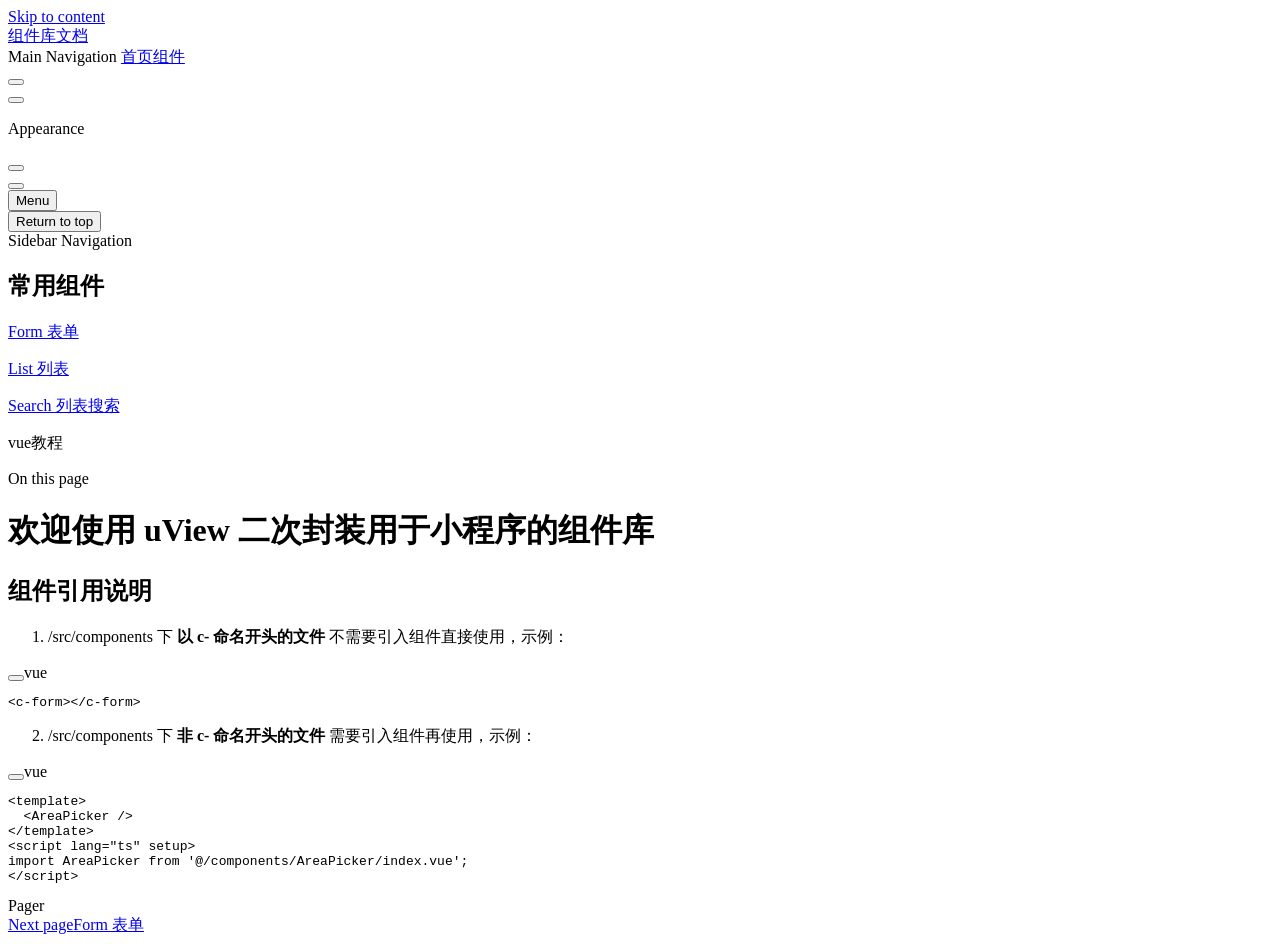
==== index.html @ a8cab1f0 "Updates" ====
<!DOCTYPE html>
<html lang="en-US" dir="ltr">
  <head>
    <meta charset="utf-8">
    <meta name="viewport" content="width=device-width,initial-scale=1">
    <title>欢迎使用 uView 二次封装用于小程序的组件库 | 组件库文档</title>
    <meta name="description" content="基于 VitePress 的组件文档">
    <meta name="generator" content="VitePress v1.6.3">
    <link rel="preload stylesheet" href="/docs/assets/style.DkoQSDBt.css" as="style">
    <link rel="preload stylesheet" href="/docs/vp-icons.css" as="style">
    
    <script type="module" src="/docs/assets/app.Dv_WXtUj.js"></script>
    <link rel="preload" href="/docs/assets/inter-roman-latin.Di8DUHzh.woff2" as="font" type="font/woff2" crossorigin="">
    <link rel="modulepreload" href="/docs/assets/chunks/theme.CikheLXo.js">
    <link rel="modulepreload" href="/docs/assets/chunks/framework.BUmXqw1y.js">
    <link rel="modulepreload" href="/docs/assets/index.md.NHAj5ySJ.lean.js">
    <script id="check-dark-mode">(()=>{const e=localStorage.getItem("vitepress-theme-appearance")||"auto",a=window.matchMedia("(prefers-color-scheme: dark)").matches;(!e||e==="auto"?a:e==="dark")&&document.documentElement.classList.add("dark")})();</script>
    <script id="check-mac-os">document.documentElement.classList.toggle("mac",/Mac|iPhone|iPod|iPad/i.test(navigator.platform));</script>
  </head>
  <body>
    <div id="app"><div class="Layout" data-v-b46372a1><!--[--><!--]--><!--[--><span tabindex="-1" data-v-f06bfae8></span><a href="#VPContent" class="VPSkipLink visually-hidden" data-v-f06bfae8>Skip to content</a><!--]--><!----><header class="VPNav" data-v-b46372a1 data-v-8db86e5a><div class="VPNavBar" data-v-8db86e5a data-v-ee85a70f><div class="wrapper" data-v-ee85a70f><div class="container" data-v-ee85a70f><div class="title" data-v-ee85a70f><div class="VPNavBarTitle has-sidebar" data-v-ee85a70f data-v-4ec912f5><a class="title" href="/docs/" data-v-4ec912f5><!--[--><!--]--><!----><span data-v-4ec912f5>组件库文档</span><!--[--><!--]--></a></div></div><div class="content" data-v-ee85a70f><div class="content-body" data-v-ee85a70f><!--[--><!--]--><div class="VPNavBarSearch search" data-v-ee85a70f><!----></div><nav aria-labelledby="main-nav-aria-label" class="VPNavBarMenu menu" data-v-ee85a70f data-v-c05d4c2f><span id="main-nav-aria-label" class="visually-hidden" data-v-c05d4c2f> Main Navigation </span><!--[--><!--[--><a class="VPLink link VPNavBarMenuLink active" href="/docs/" tabindex="0" data-v-c05d4c2f data-v-c3cfee51><!--[--><span data-v-c3cfee51>首页</span><!--]--></a><!--]--><!--[--><a class="VPLink link VPNavBarMenuLink" href="/docs/guide.html" tabindex="0" data-v-c05d4c2f data-v-c3cfee51><!--[--><span data-v-c3cfee51>组件</span><!--]--></a><!--]--><!--]--></nav><!----><div class="VPNavBarAppearance appearance" data-v-ee85a70f data-v-c94bbdf2><button class="VPSwitch VPSwitchAppearance" type="button" role="switch" title aria-checked="false" data-v-c94bbdf2 data-v-fa0eb396 data-v-3afd0da1><span class="check" data-v-3afd0da1><span class="icon" data-v-3afd0da1><!--[--><span class="vpi-sun sun" data-v-fa0eb396></span><span class="vpi-moon moon" data-v-fa0eb396></span><!--]--></span></span></button></div><!----><div class="VPFlyout VPNavBarExtra extra" data-v-ee85a70f data-v-6d65e1b3 data-v-4888390c><button type="button" class="button" aria-haspopup="true" aria-expanded="false" aria-label="extra navigation" data-v-4888390c><span class="vpi-more-horizontal icon" data-v-4888390c></span></button><div class="menu" data-v-4888390c><div class="VPMenu" data-v-4888390c data-v-4c9757e8><!----><!--[--><!--[--><!----><div class="group" data-v-6d65e1b3><div class="item appearance" data-v-6d65e1b3><p class="label" data-v-6d65e1b3>Appearance</p><div class="appearance-action" data-v-6d65e1b3><button class="VPSwitch VPSwitchAppearance" type="button" role="switch" title aria-checked="false" data-v-6d65e1b3 data-v-fa0eb396 data-v-3afd0da1><span class="check" data-v-3afd0da1><span class="icon" data-v-3afd0da1><!--[--><span class="vpi-sun sun" data-v-fa0eb396></span><span class="vpi-moon moon" data-v-fa0eb396></span><!--]--></span></span></button></div></div></div><!----><!--]--><!--]--></div></div></div><!--[--><!--]--><button type="button" class="VPNavBarHamburger hamburger" aria-label="mobile navigation" aria-expanded="false" aria-controls="VPNavScreen" data-v-ee85a70f data-v-11b01a23><span class="container" data-v-11b01a23><span class="top" data-v-11b01a23></span><span class="middle" data-v-11b01a23></span><span class="bottom" data-v-11b01a23></span></span></button></div></div></div></div><div class="divider" data-v-ee85a70f><div class="divider-line" data-v-ee85a70f></div></div></div><!----></header><div class="VPLocalNav has-sidebar empty" data-v-b46372a1 data-v-8b4a3469><div class="container" data-v-8b4a3469><button class="menu" aria-expanded="false" aria-controls="VPSidebarNav" data-v-8b4a3469><span class="vpi-align-left menu-icon" data-v-8b4a3469></span><span class="menu-text" data-v-8b4a3469>Menu</span></button><div class="VPLocalNavOutlineDropdown" style="--vp-vh:0px;" data-v-8b4a3469 data-v-81ead7bc><button data-v-81ead7bc>Return to top</button><!----></div></div></div><aside class="VPSidebar" data-v-b46372a1 data-v-e4e16da2><div class="curtain" data-v-e4e16da2></div><nav class="nav" id="VPSidebarNav" aria-labelledby="sidebar-aria-label" tabindex="-1" data-v-e4e16da2><span class="visually-hidden" id="sidebar-aria-label" data-v-e4e16da2> Sidebar Navigation </span><!--[--><!--]--><!--[--><div class="no-transition group" data-v-c2294f2a><section class="VPSidebarItem level-0" data-v-c2294f2a data-v-1b45f372><div class="item" role="button" tabindex="0" data-v-1b45f372><div class="indicator" data-v-1b45f372></div><h2 class="text" data-v-1b45f372>常用组件</h2><!----></div><div class="items" data-v-1b45f372><!--[--><div class="VPSidebarItem level-1 is-link" data-v-1b45f372 data-v-1b45f372><div class="item" data-v-1b45f372><div class="indicator" data-v-1b45f372></div><a class="VPLink link link" href="/docs/components/form.html" data-v-1b45f372><!--[--><p class="text" data-v-1b45f372>Form 表单</p><!--]--></a><!----></div><!----></div><div class="VPSidebarItem level-1 is-link" data-v-1b45f372 data-v-1b45f372><div class="item" data-v-1b45f372><div class="indicator" data-v-1b45f372></div><a class="VPLink link link" href="/docs/components/list.html" data-v-1b45f372><!--[--><p class="text" data-v-1b45f372>List 列表</p><!--]--></a><!----></div><!----></div><div class="VPSidebarItem level-1 is-link" data-v-1b45f372 data-v-1b45f372><div class="item" data-v-1b45f372><div class="indicator" data-v-1b45f372></div><a class="VPLink link link" href="/docs/components/search.html" data-v-1b45f372><!--[--><p class="text" data-v-1b45f372>Search 列表搜索</p><!--]--></a><!----></div><!----></div><!--]--></div></section></div><div class="no-transition group" data-v-c2294f2a><div class="VPSidebarItem level-0" data-v-c2294f2a data-v-1b45f372><div class="item" role="button" tabindex="0" data-v-1b45f372><div class="indicator" data-v-1b45f372></div><p class="text" data-v-1b45f372>vue教程</p><!----></div><!----></div></div><!--]--><!--[--><!--]--></nav></aside><div class="VPContent has-sidebar" id="VPContent" data-v-b46372a1 data-v-b258c314><div class="VPDoc has-sidebar has-aside" data-v-b258c314 data-v-194b6280><!--[--><!--]--><div class="container" data-v-194b6280><div class="aside" data-v-194b6280><div class="aside-curtain" data-v-194b6280></div><div class="aside-container" data-v-194b6280><div class="aside-content" data-v-194b6280><div class="VPDocAside" data-v-194b6280 data-v-2a88ec69><!--[--><!--]--><!--[--><!--]--><nav aria-labelledby="doc-outline-aria-label" class="VPDocAsideOutline" data-v-2a88ec69 data-v-a2c07fc7><div class="content" data-v-a2c07fc7><div class="outline-marker" data-v-a2c07fc7></div><div aria-level="2" class="outline-title" id="doc-outline-aria-label" role="heading" data-v-a2c07fc7>On this page</div><ul class="VPDocOutlineItem root" data-v-a2c07fc7 data-v-36c6f537><!--[--><!--]--></ul></div></nav><!--[--><!--]--><div class="spacer" data-v-2a88ec69></div><!--[--><!--]--><!----><!--[--><!--]--><!--[--><!--]--></div></div></div></div><div class="content" data-v-194b6280><div class="content-container" data-v-194b6280><!--[--><!--]--><main class="main" data-v-194b6280><div style="position:relative;" class="vp-doc _docs_" data-v-194b6280><div><h1 id="欢迎使用-uview-二次封装用于小程序的组件库" tabindex="-1">欢迎使用 uView 二次封装用于小程序的组件库 <a class="header-anchor" href="#欢迎使用-uview-二次封装用于小程序的组件库" aria-label="Permalink to &quot;欢迎使用 uView 二次封装用于小程序的组件库&quot;">​</a></h1><h2 id="组件引用说明" tabindex="-1">组件引用说明 <a class="header-anchor" href="#组件引用说明" aria-label="Permalink to &quot;组件引用说明&quot;">​</a></h2><ol><li>/src/components 下 <strong>以 c- 命名开头的文件</strong> 不需要引入组件直接使用，示例：</li></ol><div class="language-vue vp-adaptive-theme"><button title="Copy Code" class="copy"></button><span class="lang">vue</span><pre class="shiki shiki-themes github-light github-dark vp-code" tabindex="0"><code><span class="line"><span style="--shiki-light:#24292E;--shiki-dark:#E1E4E8;">&lt;</span><span style="--shiki-light:#22863A;--shiki-dark:#85E89D;">c-form</span><span style="--shiki-light:#24292E;--shiki-dark:#E1E4E8;">&gt;&lt;/</span><span style="--shiki-light:#22863A;--shiki-dark:#85E89D;">c-form</span><span style="--shiki-light:#24292E;--shiki-dark:#E1E4E8;">&gt;</span></span></code></pre></div><ol start="2"><li>/src/components 下 <strong>非 c- 命名开头的文件</strong> 需要引入组件再使用，示例：</li></ol><div class="language-vue vp-adaptive-theme"><button title="Copy Code" class="copy"></button><span class="lang">vue</span><pre class="shiki shiki-themes github-light github-dark vp-code" tabindex="0"><code><span class="line"><span style="--shiki-light:#24292E;--shiki-dark:#E1E4E8;">&lt;</span><span style="--shiki-light:#22863A;--shiki-dark:#85E89D;">template</span><span style="--shiki-light:#24292E;--shiki-dark:#E1E4E8;">&gt;</span></span>
<span class="line"><span style="--shiki-light:#24292E;--shiki-dark:#E1E4E8;">  &lt;</span><span style="--shiki-light:#22863A;--shiki-dark:#85E89D;">AreaPicker</span><span style="--shiki-light:#24292E;--shiki-dark:#E1E4E8;"> /&gt;</span></span>
<span class="line"><span style="--shiki-light:#24292E;--shiki-dark:#E1E4E8;">&lt;/</span><span style="--shiki-light:#22863A;--shiki-dark:#85E89D;">template</span><span style="--shiki-light:#24292E;--shiki-dark:#E1E4E8;">&gt;</span></span>
<span class="line"><span style="--shiki-light:#24292E;--shiki-dark:#E1E4E8;">&lt;</span><span style="--shiki-light:#22863A;--shiki-dark:#85E89D;">script</span><span style="--shiki-light:#6F42C1;--shiki-dark:#B392F0;"> lang</span><span style="--shiki-light:#24292E;--shiki-dark:#E1E4E8;">=</span><span style="--shiki-light:#032F62;--shiki-dark:#9ECBFF;">&quot;ts&quot;</span><span style="--shiki-light:#6F42C1;--shiki-dark:#B392F0;"> setup</span><span style="--shiki-light:#24292E;--shiki-dark:#E1E4E8;">&gt;</span></span>
<span class="line"><span style="--shiki-light:#D73A49;--shiki-dark:#F97583;">import</span><span style="--shiki-light:#24292E;--shiki-dark:#E1E4E8;"> AreaPicker </span><span style="--shiki-light:#D73A49;--shiki-dark:#F97583;">from</span><span style="--shiki-light:#032F62;--shiki-dark:#9ECBFF;"> &#39;@/components/AreaPicker/index.vue&#39;</span><span style="--shiki-light:#24292E;--shiki-dark:#E1E4E8;">;</span></span>
<span class="line"><span style="--shiki-light:#24292E;--shiki-dark:#E1E4E8;">&lt;/</span><span style="--shiki-light:#22863A;--shiki-dark:#85E89D;">script</span><span style="--shiki-light:#24292E;--shiki-dark:#E1E4E8;">&gt;</span></span></code></pre></div></div></div></main><footer class="VPDocFooter" data-v-194b6280 data-v-1eb52746><!--[--><!--]--><!----><nav class="prev-next" aria-labelledby="doc-footer-aria-label" data-v-1eb52746><span class="visually-hidden" id="doc-footer-aria-label" data-v-1eb52746>Pager</span><div class="pager" data-v-1eb52746><!----></div><div class="pager" data-v-1eb52746><a class="VPLink link pager-link next" href="/docs/components/form.html" data-v-1eb52746><!--[--><span class="desc" data-v-1eb52746>Next page</span><span class="title" data-v-1eb52746>Form 表单</span><!--]--></a></div></nav></footer><!--[--><!--]--></div></div></div><!--[--><!--]--></div></div><!----><!--[--><!--]--></div></div>
    <script>window.__VP_HASH_MAP__=JSON.parse("{\"components_form.md\":\"B7he7oT5\",\"components_list.md\":\"a8BYnFlq\",\"components_search.md\":\"Bs1Z6wYQ\",\"guide.md\":\"FNOQFxxc\",\"index.md\":\"NHAj5ySJ\"}");window.__VP_SITE_DATA__=JSON.parse("{\"lang\":\"en-US\",\"dir\":\"ltr\",\"title\":\"组件库文档\",\"description\":\"基于 VitePress 的组件文档\",\"base\":\"/docs/\",\"head\":[],\"router\":{\"prefetchLinks\":true},\"appearance\":true,\"themeConfig\":{\"nav\":[{\"text\":\"首页\",\"link\":\"/\"},{\"text\":\"组件\",\"link\":\"/guide\"}],\"sidebar\":[{\"text\":\"常用组件\",\"items\":[{\"text\":\"Form 表单\",\"link\":\"/components/form\"},{\"text\":\"List 列表\",\"link\":\"/components/list\"},{\"text\":\"Search 列表搜索\",\"link\":\"/components/search\"}]},{\"text\":\"vue教程\",\"items\":[]}]},\"locales\":{},\"scrollOffset\":134,\"cleanUrls\":false}");</script>
    
  </body>
</html>
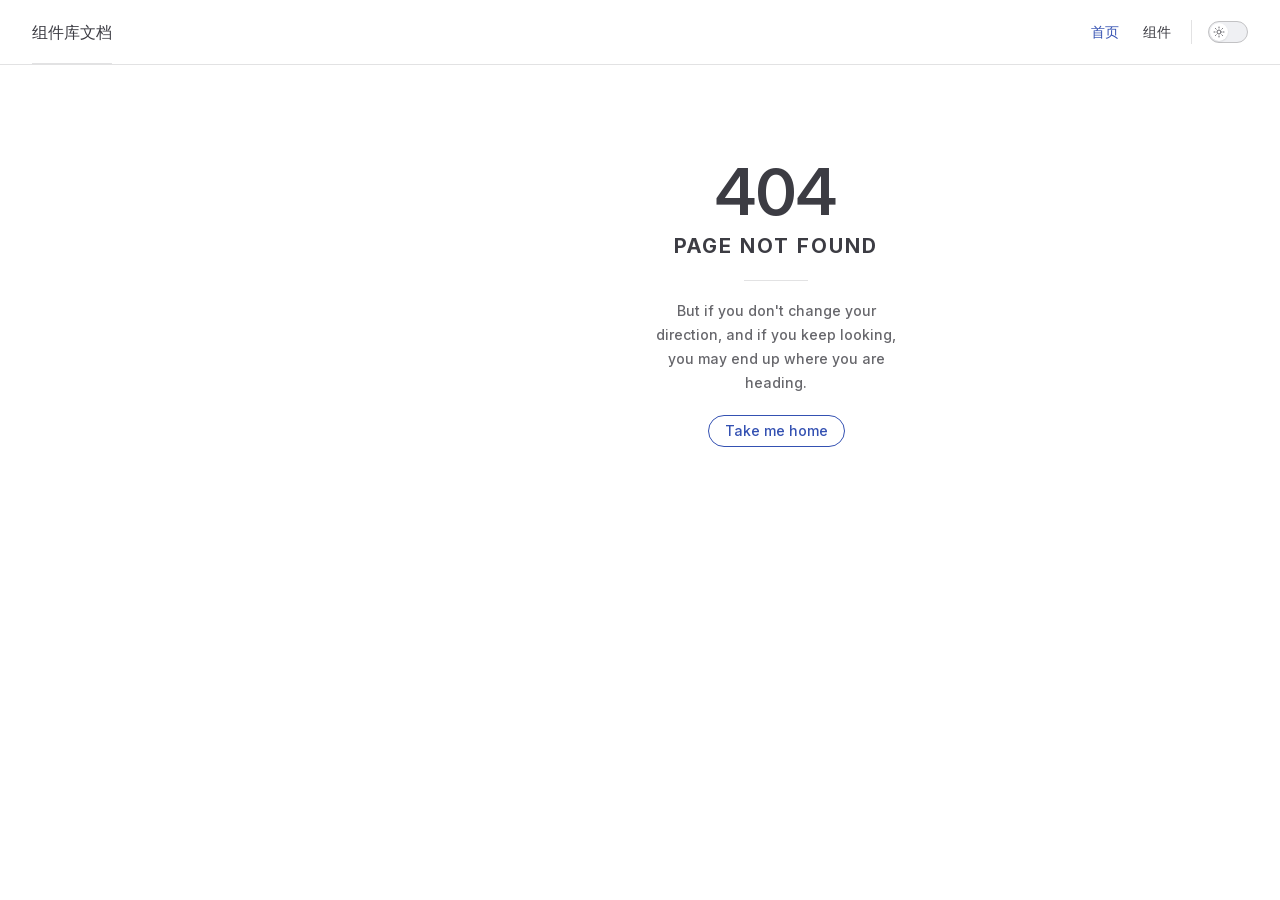
==== commit 8edf035f: "Updates" ====
--- a/index.html
+++ b/index.html
@@ -6,25 +6,25 @@
     <title>欢迎使用 uView 二次封装用于小程序的组件库 | 组件库文档</title>
     <meta name="description" content="基于 VitePress 的组件文档">
     <meta name="generator" content="VitePress v1.6.3">
-    <link rel="preload stylesheet" href="/docs/assets/style.DkoQSDBt.css" as="style">
-    <link rel="preload stylesheet" href="/docs/vp-icons.css" as="style">
+    <link rel="preload stylesheet" href="./assets/style.CgcVu8zP.css" as="style">
+    <link rel="preload stylesheet" href="./vp-icons.css" as="style">
     
-    <script type="module" src="/docs/assets/app.Dv_WXtUj.js"></script>
-    <link rel="preload" href="/docs/assets/inter-roman-latin.Di8DUHzh.woff2" as="font" type="font/woff2" crossorigin="">
-    <link rel="modulepreload" href="/docs/assets/chunks/theme.CikheLXo.js">
-    <link rel="modulepreload" href="/docs/assets/chunks/framework.BUmXqw1y.js">
-    <link rel="modulepreload" href="/docs/assets/index.md.NHAj5ySJ.lean.js">
+    <script type="module" src="./assets/app.COY7639_.js"></script>
+    <link rel="preload" href="./assets/inter-roman-latin.Di8DUHzh.woff2" as="font" type="font/woff2" crossorigin="">
+    <link rel="modulepreload" href="./assets/chunks/theme.BSTkzREn.js">
+    <link rel="modulepreload" href="./assets/chunks/framework.BMBYWaLh.js">
+    <link rel="modulepreload" href="./assets/index.md.B963JOEh.lean.js">
     <script id="check-dark-mode">(()=>{const e=localStorage.getItem("vitepress-theme-appearance")||"auto",a=window.matchMedia("(prefers-color-scheme: dark)").matches;(!e||e==="auto"?a:e==="dark")&&document.documentElement.classList.add("dark")})();</script>
     <script id="check-mac-os">document.documentElement.classList.toggle("mac",/Mac|iPhone|iPod|iPad/i.test(navigator.platform));</script>
   </head>
   <body>
-    <div id="app"><div class="Layout" data-v-b46372a1><!--[--><!--]--><!--[--><span tabindex="-1" data-v-f06bfae8></span><a href="#VPContent" class="VPSkipLink visually-hidden" data-v-f06bfae8>Skip to content</a><!--]--><!----><header class="VPNav" data-v-b46372a1 data-v-8db86e5a><div class="VPNavBar" data-v-8db86e5a data-v-ee85a70f><div class="wrapper" data-v-ee85a70f><div class="container" data-v-ee85a70f><div class="title" data-v-ee85a70f><div class="VPNavBarTitle has-sidebar" data-v-ee85a70f data-v-4ec912f5><a class="title" href="/docs/" data-v-4ec912f5><!--[--><!--]--><!----><span data-v-4ec912f5>组件库文档</span><!--[--><!--]--></a></div></div><div class="content" data-v-ee85a70f><div class="content-body" data-v-ee85a70f><!--[--><!--]--><div class="VPNavBarSearch search" data-v-ee85a70f><!----></div><nav aria-labelledby="main-nav-aria-label" class="VPNavBarMenu menu" data-v-ee85a70f data-v-c05d4c2f><span id="main-nav-aria-label" class="visually-hidden" data-v-c05d4c2f> Main Navigation </span><!--[--><!--[--><a class="VPLink link VPNavBarMenuLink active" href="/docs/" tabindex="0" data-v-c05d4c2f data-v-c3cfee51><!--[--><span data-v-c3cfee51>首页</span><!--]--></a><!--]--><!--[--><a class="VPLink link VPNavBarMenuLink" href="/docs/guide.html" tabindex="0" data-v-c05d4c2f data-v-c3cfee51><!--[--><span data-v-c3cfee51>组件</span><!--]--></a><!--]--><!--]--></nav><!----><div class="VPNavBarAppearance appearance" data-v-ee85a70f data-v-c94bbdf2><button class="VPSwitch VPSwitchAppearance" type="button" role="switch" title aria-checked="false" data-v-c94bbdf2 data-v-fa0eb396 data-v-3afd0da1><span class="check" data-v-3afd0da1><span class="icon" data-v-3afd0da1><!--[--><span class="vpi-sun sun" data-v-fa0eb396></span><span class="vpi-moon moon" data-v-fa0eb396></span><!--]--></span></span></button></div><!----><div class="VPFlyout VPNavBarExtra extra" data-v-ee85a70f data-v-6d65e1b3 data-v-4888390c><button type="button" class="button" aria-haspopup="true" aria-expanded="false" aria-label="extra navigation" data-v-4888390c><span class="vpi-more-horizontal icon" data-v-4888390c></span></button><div class="menu" data-v-4888390c><div class="VPMenu" data-v-4888390c data-v-4c9757e8><!----><!--[--><!--[--><!----><div class="group" data-v-6d65e1b3><div class="item appearance" data-v-6d65e1b3><p class="label" data-v-6d65e1b3>Appearance</p><div class="appearance-action" data-v-6d65e1b3><button class="VPSwitch VPSwitchAppearance" type="button" role="switch" title aria-checked="false" data-v-6d65e1b3 data-v-fa0eb396 data-v-3afd0da1><span class="check" data-v-3afd0da1><span class="icon" data-v-3afd0da1><!--[--><span class="vpi-sun sun" data-v-fa0eb396></span><span class="vpi-moon moon" data-v-fa0eb396></span><!--]--></span></span></button></div></div></div><!----><!--]--><!--]--></div></div></div><!--[--><!--]--><button type="button" class="VPNavBarHamburger hamburger" aria-label="mobile navigation" aria-expanded="false" aria-controls="VPNavScreen" data-v-ee85a70f data-v-11b01a23><span class="container" data-v-11b01a23><span class="top" data-v-11b01a23></span><span class="middle" data-v-11b01a23></span><span class="bottom" data-v-11b01a23></span></span></button></div></div></div></div><div class="divider" data-v-ee85a70f><div class="divider-line" data-v-ee85a70f></div></div></div><!----></header><div class="VPLocalNav has-sidebar empty" data-v-b46372a1 data-v-8b4a3469><div class="container" data-v-8b4a3469><button class="menu" aria-expanded="false" aria-controls="VPSidebarNav" data-v-8b4a3469><span class="vpi-align-left menu-icon" data-v-8b4a3469></span><span class="menu-text" data-v-8b4a3469>Menu</span></button><div class="VPLocalNavOutlineDropdown" style="--vp-vh:0px;" data-v-8b4a3469 data-v-81ead7bc><button data-v-81ead7bc>Return to top</button><!----></div></div></div><aside class="VPSidebar" data-v-b46372a1 data-v-e4e16da2><div class="curtain" data-v-e4e16da2></div><nav class="nav" id="VPSidebarNav" aria-labelledby="sidebar-aria-label" tabindex="-1" data-v-e4e16da2><span class="visually-hidden" id="sidebar-aria-label" data-v-e4e16da2> Sidebar Navigation </span><!--[--><!--]--><!--[--><div class="no-transition group" data-v-c2294f2a><section class="VPSidebarItem level-0" data-v-c2294f2a data-v-1b45f372><div class="item" role="button" tabindex="0" data-v-1b45f372><div class="indicator" data-v-1b45f372></div><h2 class="text" data-v-1b45f372>常用组件</h2><!----></div><div class="items" data-v-1b45f372><!--[--><div class="VPSidebarItem level-1 is-link" data-v-1b45f372 data-v-1b45f372><div class="item" data-v-1b45f372><div class="indicator" data-v-1b45f372></div><a class="VPLink link link" href="/docs/components/form.html" data-v-1b45f372><!--[--><p class="text" data-v-1b45f372>Form 表单</p><!--]--></a><!----></div><!----></div><div class="VPSidebarItem level-1 is-link" data-v-1b45f372 data-v-1b45f372><div class="item" data-v-1b45f372><div class="indicator" data-v-1b45f372></div><a class="VPLink link link" href="/docs/components/list.html" data-v-1b45f372><!--[--><p class="text" data-v-1b45f372>List 列表</p><!--]--></a><!----></div><!----></div><div class="VPSidebarItem level-1 is-link" data-v-1b45f372 data-v-1b45f372><div class="item" data-v-1b45f372><div class="indicator" data-v-1b45f372></div><a class="VPLink link link" href="/docs/components/search.html" data-v-1b45f372><!--[--><p class="text" data-v-1b45f372>Search 列表搜索</p><!--]--></a><!----></div><!----></div><!--]--></div></section></div><div class="no-transition group" data-v-c2294f2a><div class="VPSidebarItem level-0" data-v-c2294f2a data-v-1b45f372><div class="item" role="button" tabindex="0" data-v-1b45f372><div class="indicator" data-v-1b45f372></div><p class="text" data-v-1b45f372>vue教程</p><!----></div><!----></div></div><!--]--><!--[--><!--]--></nav></aside><div class="VPContent has-sidebar" id="VPContent" data-v-b46372a1 data-v-b258c314><div class="VPDoc has-sidebar has-aside" data-v-b258c314 data-v-194b6280><!--[--><!--]--><div class="container" data-v-194b6280><div class="aside" data-v-194b6280><div class="aside-curtain" data-v-194b6280></div><div class="aside-container" data-v-194b6280><div class="aside-content" data-v-194b6280><div class="VPDocAside" data-v-194b6280 data-v-2a88ec69><!--[--><!--]--><!--[--><!--]--><nav aria-labelledby="doc-outline-aria-label" class="VPDocAsideOutline" data-v-2a88ec69 data-v-a2c07fc7><div class="content" data-v-a2c07fc7><div class="outline-marker" data-v-a2c07fc7></div><div aria-level="2" class="outline-title" id="doc-outline-aria-label" role="heading" data-v-a2c07fc7>On this page</div><ul class="VPDocOutlineItem root" data-v-a2c07fc7 data-v-36c6f537><!--[--><!--]--></ul></div></nav><!--[--><!--]--><div class="spacer" data-v-2a88ec69></div><!--[--><!--]--><!----><!--[--><!--]--><!--[--><!--]--></div></div></div></div><div class="content" data-v-194b6280><div class="content-container" data-v-194b6280><!--[--><!--]--><main class="main" data-v-194b6280><div style="position:relative;" class="vp-doc _docs_" data-v-194b6280><div><h1 id="欢迎使用-uview-二次封装用于小程序的组件库" tabindex="-1">欢迎使用 uView 二次封装用于小程序的组件库 <a class="header-anchor" href="#欢迎使用-uview-二次封装用于小程序的组件库" aria-label="Permalink to &quot;欢迎使用 uView 二次封装用于小程序的组件库&quot;">​</a></h1><h2 id="组件引用说明" tabindex="-1">组件引用说明 <a class="header-anchor" href="#组件引用说明" aria-label="Permalink to &quot;组件引用说明&quot;">​</a></h2><ol><li>/src/components 下 <strong>以 c- 命名开头的文件</strong> 不需要引入组件直接使用，示例：</li></ol><div class="language-vue vp-adaptive-theme"><button title="Copy Code" class="copy"></button><span class="lang">vue</span><pre class="shiki shiki-themes github-light github-dark vp-code" tabindex="0"><code><span class="line"><span style="--shiki-light:#24292E;--shiki-dark:#E1E4E8;">&lt;</span><span style="--shiki-light:#22863A;--shiki-dark:#85E89D;">c-form</span><span style="--shiki-light:#24292E;--shiki-dark:#E1E4E8;">&gt;&lt;/</span><span style="--shiki-light:#22863A;--shiki-dark:#85E89D;">c-form</span><span style="--shiki-light:#24292E;--shiki-dark:#E1E4E8;">&gt;</span></span></code></pre></div><ol start="2"><li>/src/components 下 <strong>非 c- 命名开头的文件</strong> 需要引入组件再使用，示例：</li></ol><div class="language-vue vp-adaptive-theme"><button title="Copy Code" class="copy"></button><span class="lang">vue</span><pre class="shiki shiki-themes github-light github-dark vp-code" tabindex="0"><code><span class="line"><span style="--shiki-light:#24292E;--shiki-dark:#E1E4E8;">&lt;</span><span style="--shiki-light:#22863A;--shiki-dark:#85E89D;">template</span><span style="--shiki-light:#24292E;--shiki-dark:#E1E4E8;">&gt;</span></span>
+    <div id="app"><div class="Layout" data-v-b46372a1><!--[--><!--]--><!--[--><span tabindex="-1" data-v-f06bfae8></span><a href="#VPContent" class="VPSkipLink visually-hidden" data-v-f06bfae8>Skip to content</a><!--]--><!----><header class="VPNav" data-v-b46372a1 data-v-8db86e5a><div class="VPNavBar" data-v-8db86e5a data-v-ee85a70f><div class="wrapper" data-v-ee85a70f><div class="container" data-v-ee85a70f><div class="title" data-v-ee85a70f><div class="VPNavBarTitle has-sidebar" data-v-ee85a70f data-v-4ec912f5><a class="title" href="./" data-v-4ec912f5><!--[--><!--]--><!----><span data-v-4ec912f5>组件库文档</span><!--[--><!--]--></a></div></div><div class="content" data-v-ee85a70f><div class="content-body" data-v-ee85a70f><!--[--><!--]--><div class="VPNavBarSearch search" data-v-ee85a70f><!----></div><nav aria-labelledby="main-nav-aria-label" class="VPNavBarMenu menu" data-v-ee85a70f data-v-c05d4c2f><span id="main-nav-aria-label" class="visually-hidden" data-v-c05d4c2f> Main Navigation </span><!--[--><!--[--><a class="VPLink link VPNavBarMenuLink active" href="./" tabindex="0" data-v-c05d4c2f data-v-c3cfee51><!--[--><span data-v-c3cfee51>首页</span><!--]--></a><!--]--><!--[--><a class="VPLink link VPNavBarMenuLink" href="./guide.html" tabindex="0" data-v-c05d4c2f data-v-c3cfee51><!--[--><span data-v-c3cfee51>组件</span><!--]--></a><!--]--><!--]--></nav><!----><div class="VPNavBarAppearance appearance" data-v-ee85a70f data-v-c94bbdf2><button class="VPSwitch VPSwitchAppearance" type="button" role="switch" title aria-checked="false" data-v-c94bbdf2 data-v-fa0eb396 data-v-3afd0da1><span class="check" data-v-3afd0da1><span class="icon" data-v-3afd0da1><!--[--><span class="vpi-sun sun" data-v-fa0eb396></span><span class="vpi-moon moon" data-v-fa0eb396></span><!--]--></span></span></button></div><!----><div class="VPFlyout VPNavBarExtra extra" data-v-ee85a70f data-v-6d65e1b3 data-v-4888390c><button type="button" class="button" aria-haspopup="true" aria-expanded="false" aria-label="extra navigation" data-v-4888390c><span class="vpi-more-horizontal icon" data-v-4888390c></span></button><div class="menu" data-v-4888390c><div class="VPMenu" data-v-4888390c data-v-4c9757e8><!----><!--[--><!--[--><!----><div class="group" data-v-6d65e1b3><div class="item appearance" data-v-6d65e1b3><p class="label" data-v-6d65e1b3>Appearance</p><div class="appearance-action" data-v-6d65e1b3><button class="VPSwitch VPSwitchAppearance" type="button" role="switch" title aria-checked="false" data-v-6d65e1b3 data-v-fa0eb396 data-v-3afd0da1><span class="check" data-v-3afd0da1><span class="icon" data-v-3afd0da1><!--[--><span class="vpi-sun sun" data-v-fa0eb396></span><span class="vpi-moon moon" data-v-fa0eb396></span><!--]--></span></span></button></div></div></div><!----><!--]--><!--]--></div></div></div><!--[--><!--]--><button type="button" class="VPNavBarHamburger hamburger" aria-label="mobile navigation" aria-expanded="false" aria-controls="VPNavScreen" data-v-ee85a70f data-v-11b01a23><span class="container" data-v-11b01a23><span class="top" data-v-11b01a23></span><span class="middle" data-v-11b01a23></span><span class="bottom" data-v-11b01a23></span></span></button></div></div></div></div><div class="divider" data-v-ee85a70f><div class="divider-line" data-v-ee85a70f></div></div></div><!----></header><div class="VPLocalNav has-sidebar empty" data-v-b46372a1 data-v-8b4a3469><div class="container" data-v-8b4a3469><button class="menu" aria-expanded="false" aria-controls="VPSidebarNav" data-v-8b4a3469><span class="vpi-align-left menu-icon" data-v-8b4a3469></span><span class="menu-text" data-v-8b4a3469>Menu</span></button><div class="VPLocalNavOutlineDropdown" style="--vp-vh:0px;" data-v-8b4a3469 data-v-81ead7bc><button data-v-81ead7bc>Return to top</button><!----></div></div></div><aside class="VPSidebar" data-v-b46372a1 data-v-e4e16da2><div class="curtain" data-v-e4e16da2></div><nav class="nav" id="VPSidebarNav" aria-labelledby="sidebar-aria-label" tabindex="-1" data-v-e4e16da2><span class="visually-hidden" id="sidebar-aria-label" data-v-e4e16da2> Sidebar Navigation </span><!--[--><!--]--><!--[--><div class="no-transition group" data-v-c2294f2a><section class="VPSidebarItem level-0" data-v-c2294f2a data-v-1b45f372><div class="item" role="button" tabindex="0" data-v-1b45f372><div class="indicator" data-v-1b45f372></div><h2 class="text" data-v-1b45f372>常用组件</h2><!----></div><div class="items" data-v-1b45f372><!--[--><div class="VPSidebarItem level-1 is-link" data-v-1b45f372 data-v-1b45f372><div class="item" data-v-1b45f372><div class="indicator" data-v-1b45f372></div><a class="VPLink link link" href="./components/form.html" data-v-1b45f372><!--[--><p class="text" data-v-1b45f372>Form 表单</p><!--]--></a><!----></div><!----></div><div class="VPSidebarItem level-1 is-link" data-v-1b45f372 data-v-1b45f372><div class="item" data-v-1b45f372><div class="indicator" data-v-1b45f372></div><a class="VPLink link link" href="./components/list.html" data-v-1b45f372><!--[--><p class="text" data-v-1b45f372>List 列表</p><!--]--></a><!----></div><!----></div><div class="VPSidebarItem level-1 is-link" data-v-1b45f372 data-v-1b45f372><div class="item" data-v-1b45f372><div class="indicator" data-v-1b45f372></div><a class="VPLink link link" href="./components/search.html" data-v-1b45f372><!--[--><p class="text" data-v-1b45f372>Search 列表搜索</p><!--]--></a><!----></div><!----></div><!--]--></div></section></div><div class="no-transition group" data-v-c2294f2a><div class="VPSidebarItem level-0" data-v-c2294f2a data-v-1b45f372><div class="item" role="button" tabindex="0" data-v-1b45f372><div class="indicator" data-v-1b45f372></div><p class="text" data-v-1b45f372>vue教程</p><!----></div><!----></div></div><!--]--><!--[--><!--]--></nav></aside><div class="VPContent has-sidebar" id="VPContent" data-v-b46372a1 data-v-b258c314><div class="VPDoc has-sidebar has-aside" data-v-b258c314 data-v-194b6280><!--[--><!--]--><div class="container" data-v-194b6280><div class="aside" data-v-194b6280><div class="aside-curtain" data-v-194b6280></div><div class="aside-container" data-v-194b6280><div class="aside-content" data-v-194b6280><div class="VPDocAside" data-v-194b6280 data-v-2a88ec69><!--[--><!--]--><!--[--><!--]--><nav aria-labelledby="doc-outline-aria-label" class="VPDocAsideOutline" data-v-2a88ec69 data-v-a2c07fc7><div class="content" data-v-a2c07fc7><div class="outline-marker" data-v-a2c07fc7></div><div aria-level="2" class="outline-title" id="doc-outline-aria-label" role="heading" data-v-a2c07fc7>On this page</div><ul class="VPDocOutlineItem root" data-v-a2c07fc7 data-v-36c6f537><!--[--><!--]--></ul></div></nav><!--[--><!--]--><div class="spacer" data-v-2a88ec69></div><!--[--><!--]--><!----><!--[--><!--]--><!--[--><!--]--></div></div></div></div><div class="content" data-v-194b6280><div class="content-container" data-v-194b6280><!--[--><!--]--><main class="main" data-v-194b6280><div style="position:relative;" class="vp-doc _" data-v-194b6280><div><h1 id="欢迎使用-uview-二次封装用于小程序的组件库" tabindex="-1">欢迎使用 uView 二次封装用于小程序的组件库 <a class="header-anchor" href="#欢迎使用-uview-二次封装用于小程序的组件库" aria-label="Permalink to &quot;欢迎使用 uView 二次封装用于小程序的组件库&quot;">​</a></h1><h2 id="组件引用说明" tabindex="-1">组件引用说明 <a class="header-anchor" href="#组件引用说明" aria-label="Permalink to &quot;组件引用说明&quot;">​</a></h2><ol><li>/src/components 下 <strong>以 c- 命名开头的文件</strong> 不需要引入组件直接使用，示例：</li></ol><div class="language-vue vp-adaptive-theme"><button title="Copy Code" class="copy"></button><span class="lang">vue</span><pre class="shiki shiki-themes github-light github-dark vp-code" tabindex="0"><code><span class="line"><span style="--shiki-light:#24292E;--shiki-dark:#E1E4E8;">&lt;</span><span style="--shiki-light:#22863A;--shiki-dark:#85E89D;">c-form</span><span style="--shiki-light:#24292E;--shiki-dark:#E1E4E8;">&gt;&lt;/</span><span style="--shiki-light:#22863A;--shiki-dark:#85E89D;">c-form</span><span style="--shiki-light:#24292E;--shiki-dark:#E1E4E8;">&gt;</span></span></code></pre></div><ol start="2"><li>/src/components 下 <strong>非 c- 命名开头的文件</strong> 需要引入组件再使用，示例：</li></ol><div class="language-vue vp-adaptive-theme"><button title="Copy Code" class="copy"></button><span class="lang">vue</span><pre class="shiki shiki-themes github-light github-dark vp-code" tabindex="0"><code><span class="line"><span style="--shiki-light:#24292E;--shiki-dark:#E1E4E8;">&lt;</span><span style="--shiki-light:#22863A;--shiki-dark:#85E89D;">template</span><span style="--shiki-light:#24292E;--shiki-dark:#E1E4E8;">&gt;</span></span>
 <span class="line"><span style="--shiki-light:#24292E;--shiki-dark:#E1E4E8;">  &lt;</span><span style="--shiki-light:#22863A;--shiki-dark:#85E89D;">AreaPicker</span><span style="--shiki-light:#24292E;--shiki-dark:#E1E4E8;"> /&gt;</span></span>
 <span class="line"><span style="--shiki-light:#24292E;--shiki-dark:#E1E4E8;">&lt;/</span><span style="--shiki-light:#22863A;--shiki-dark:#85E89D;">template</span><span style="--shiki-light:#24292E;--shiki-dark:#E1E4E8;">&gt;</span></span>
 <span class="line"><span style="--shiki-light:#24292E;--shiki-dark:#E1E4E8;">&lt;</span><span style="--shiki-light:#22863A;--shiki-dark:#85E89D;">script</span><span style="--shiki-light:#6F42C1;--shiki-dark:#B392F0;"> lang</span><span style="--shiki-light:#24292E;--shiki-dark:#E1E4E8;">=</span><span style="--shiki-light:#032F62;--shiki-dark:#9ECBFF;">&quot;ts&quot;</span><span style="--shiki-light:#6F42C1;--shiki-dark:#B392F0;"> setup</span><span style="--shiki-light:#24292E;--shiki-dark:#E1E4E8;">&gt;</span></span>
 <span class="line"><span style="--shiki-light:#D73A49;--shiki-dark:#F97583;">import</span><span style="--shiki-light:#24292E;--shiki-dark:#E1E4E8;"> AreaPicker </span><span style="--shiki-light:#D73A49;--shiki-dark:#F97583;">from</span><span style="--shiki-light:#032F62;--shiki-dark:#9ECBFF;"> &#39;@/components/AreaPicker/index.vue&#39;</span><span style="--shiki-light:#24292E;--shiki-dark:#E1E4E8;">;</span></span>
-<span class="line"><span style="--shiki-light:#24292E;--shiki-dark:#E1E4E8;">&lt;/</span><span style="--shiki-light:#22863A;--shiki-dark:#85E89D;">script</span><span style="--shiki-light:#24292E;--shiki-dark:#E1E4E8;">&gt;</span></span></code></pre></div></div></div></main><footer class="VPDocFooter" data-v-194b6280 data-v-1eb52746><!--[--><!--]--><!----><nav class="prev-next" aria-labelledby="doc-footer-aria-label" data-v-1eb52746><span class="visually-hidden" id="doc-footer-aria-label" data-v-1eb52746>Pager</span><div class="pager" data-v-1eb52746><!----></div><div class="pager" data-v-1eb52746><a class="VPLink link pager-link next" href="/docs/components/form.html" data-v-1eb52746><!--[--><span class="desc" data-v-1eb52746>Next page</span><span class="title" data-v-1eb52746>Form 表单</span><!--]--></a></div></nav></footer><!--[--><!--]--></div></div></div><!--[--><!--]--></div></div><!----><!--[--><!--]--></div></div>
-    <script>window.__VP_HASH_MAP__=JSON.parse("{\"components_form.md\":\"B7he7oT5\",\"components_list.md\":\"a8BYnFlq\",\"components_search.md\":\"Bs1Z6wYQ\",\"guide.md\":\"FNOQFxxc\",\"index.md\":\"NHAj5ySJ\"}");window.__VP_SITE_DATA__=JSON.parse("{\"lang\":\"en-US\",\"dir\":\"ltr\",\"title\":\"组件库文档\",\"description\":\"基于 VitePress 的组件文档\",\"base\":\"/docs/\",\"head\":[],\"router\":{\"prefetchLinks\":true},\"appearance\":true,\"themeConfig\":{\"nav\":[{\"text\":\"首页\",\"link\":\"/\"},{\"text\":\"组件\",\"link\":\"/guide\"}],\"sidebar\":[{\"text\":\"常用组件\",\"items\":[{\"text\":\"Form 表单\",\"link\":\"/components/form\"},{\"text\":\"List 列表\",\"link\":\"/components/list\"},{\"text\":\"Search 列表搜索\",\"link\":\"/components/search\"}]},{\"text\":\"vue教程\",\"items\":[]}]},\"locales\":{},\"scrollOffset\":134,\"cleanUrls\":false}");</script>
+<span class="line"><span style="--shiki-light:#24292E;--shiki-dark:#E1E4E8;">&lt;/</span><span style="--shiki-light:#22863A;--shiki-dark:#85E89D;">script</span><span style="--shiki-light:#24292E;--shiki-dark:#E1E4E8;">&gt;</span></span></code></pre></div></div></div></main><footer class="VPDocFooter" data-v-194b6280 data-v-1eb52746><!--[--><!--]--><!----><nav class="prev-next" aria-labelledby="doc-footer-aria-label" data-v-1eb52746><span class="visually-hidden" id="doc-footer-aria-label" data-v-1eb52746>Pager</span><div class="pager" data-v-1eb52746><!----></div><div class="pager" data-v-1eb52746><a class="VPLink link pager-link next" href="./components/form.html" data-v-1eb52746><!--[--><span class="desc" data-v-1eb52746>Next page</span><span class="title" data-v-1eb52746>Form 表单</span><!--]--></a></div></nav></footer><!--[--><!--]--></div></div></div><!--[--><!--]--></div></div><!----><!--[--><!--]--></div></div>
+    <script>window.__VP_HASH_MAP__=JSON.parse("{\"components_form.md\":\"Bl0dDd_b\",\"components_list.md\":\"CVK97quM\",\"components_search.md\":\"Blls0MZx\",\"guide.md\":\"CSUNKvWP\",\"index.md\":\"B963JOEh\"}");window.__VP_SITE_DATA__=JSON.parse("{\"lang\":\"en-US\",\"dir\":\"ltr\",\"title\":\"组件库文档\",\"description\":\"基于 VitePress 的组件文档\",\"base\":\"./\",\"head\":[],\"router\":{\"prefetchLinks\":true},\"appearance\":true,\"themeConfig\":{\"nav\":[{\"text\":\"首页\",\"link\":\"/\"},{\"text\":\"组件\",\"link\":\"/guide\"}],\"sidebar\":[{\"text\":\"常用组件\",\"items\":[{\"text\":\"Form 表单\",\"link\":\"/components/form\"},{\"text\":\"List 列表\",\"link\":\"/components/list\"},{\"text\":\"Search 列表搜索\",\"link\":\"/components/search\"}]},{\"text\":\"vue教程\",\"items\":[]}]},\"locales\":{},\"scrollOffset\":134,\"cleanUrls\":false}");</script>
     
   </body>
 </html>
--- a/assets/style.CgcVu8zP.css
+++ b/assets/style.CgcVu8zP.css
@@ -0,0 +1 @@
+@font-face{font-family:Inter;font-style:normal;font-weight:100 900;font-display:swap;src:url(./inter-roman-cyrillic-ext.BBPuwvHQ.woff2) format("woff2");unicode-range:U+0460-052F,U+1C80-1C88,U+20B4,U+2DE0-2DFF,U+A640-A69F,U+FE2E-FE2F}@font-face{font-family:Inter;font-style:normal;font-weight:100 900;font-display:swap;src:url(./inter-roman-cyrillic.C5lxZ8CY.woff2) format("woff2");unicode-range:U+0301,U+0400-045F,U+0490-0491,U+04B0-04B1,U+2116}@font-face{font-family:Inter;font-style:normal;font-weight:100 900;font-display:swap;src:url(./inter-roman-greek-ext.CqjqNYQ-.woff2) format("woff2");unicode-range:U+1F00-1FFF}@font-face{font-family:Inter;font-style:normal;font-weight:100 900;font-display:swap;src:url(./inter-roman-greek.BBVDIX6e.woff2) format("woff2");unicode-range:U+0370-0377,U+037A-037F,U+0384-038A,U+038C,U+038E-03A1,U+03A3-03FF}@font-face{font-family:Inter;font-style:normal;font-weight:100 900;font-display:swap;src:url(./inter-roman-vietnamese.BjW4sHH5.woff2) format("woff2");unicode-range:U+0102-0103,U+0110-0111,U+0128-0129,U+0168-0169,U+01A0-01A1,U+01AF-01B0,U+0300-0301,U+0303-0304,U+0308-0309,U+0323,U+0329,U+1EA0-1EF9,U+20AB}@font-face{font-family:Inter;font-style:normal;font-weight:100 900;font-display:swap;src:url(./inter-roman-latin-ext.4ZJIpNVo.woff2) format("woff2");unicode-range:U+0100-02AF,U+0304,U+0308,U+0329,U+1E00-1E9F,U+1EF2-1EFF,U+2020,U+20A0-20AB,U+20AD-20C0,U+2113,U+2C60-2C7F,U+A720-A7FF}@font-face{font-family:Inter;font-style:normal;font-weight:100 900;font-display:swap;src:url(./inter-roman-latin.Di8DUHzh.woff2) format("woff2");unicode-range:U+0000-00FF,U+0131,U+0152-0153,U+02BB-02BC,U+02C6,U+02DA,U+02DC,U+0304,U+0308,U+0329,U+2000-206F,U+2074,U+20AC,U+2122,U+2191,U+2193,U+2212,U+2215,U+FEFF,U+FFFD}@font-face{font-family:Inter;font-style:italic;font-weight:100 900;font-display:swap;src:url(./inter-italic-cyrillic-ext.r48I6akx.woff2) format("woff2");unicode-range:U+0460-052F,U+1C80-1C88,U+20B4,U+2DE0-2DFF,U+A640-A69F,U+FE2E-FE2F}@font-face{font-family:Inter;font-style:italic;font-weight:100 900;font-display:swap;src:url(./inter-italic-cyrillic.By2_1cv3.woff2) format("woff2");unicode-range:U+0301,U+0400-045F,U+0490-0491,U+04B0-04B1,U+2116}@font-face{font-family:Inter;font-style:italic;font-weight:100 900;font-display:swap;src:url(./inter-italic-greek-ext.1u6EdAuj.woff2) format("woff2");unicode-range:U+1F00-1FFF}@font-face{font-family:Inter;font-style:italic;font-weight:100 900;font-display:swap;src:url(./inter-italic-greek.DJ8dCoTZ.woff2) format("woff2");unicode-range:U+0370-0377,U+037A-037F,U+0384-038A,U+038C,U+038E-03A1,U+03A3-03FF}@font-face{font-family:Inter;font-style:italic;font-weight:100 900;font-display:swap;src:url(./inter-italic-vietnamese.BSbpV94h.woff2) format("woff2");unicode-range:U+0102-0103,U+0110-0111,U+0128-0129,U+0168-0169,U+01A0-01A1,U+01AF-01B0,U+0300-0301,U+0303-0304,U+0308-0309,U+0323,U+0329,U+1EA0-1EF9,U+20AB}@font-face{font-family:Inter;font-style:italic;font-weight:100 900;font-display:swap;src:url(./inter-italic-latin-ext.CN1xVJS-.woff2) format("woff2");unicode-range:U+0100-02AF,U+0304,U+0308,U+0329,U+1E00-1E9F,U+1EF2-1EFF,U+2020,U+20A0-20AB,U+20AD-20C0,U+2113,U+2C60-2C7F,U+A720-A7FF}@font-face{font-family:Inter;font-style:italic;font-weight:100 900;font-display:swap;src:url(./inter-italic-latin.C2AdPX0b.woff2) format("woff2");unicode-range:U+0000-00FF,U+0131,U+0152-0153,U+02BB-02BC,U+02C6,U+02DA,U+02DC,U+0304,U+0308,U+0329,U+2000-206F,U+2074,U+20AC,U+2122,U+2191,U+2193,U+2212,U+2215,U+FEFF,U+FFFD}@font-face{font-family:Punctuation SC;font-weight:400;src:local("PingFang SC Regular"),local("Noto Sans CJK SC"),local("Microsoft YaHei");unicode-range:U+201C,U+201D,U+2018,U+2019,U+2E3A,U+2014,U+2013,U+2026,U+00B7,U+007E,U+002F}@font-face{font-family:Punctuation SC;font-weight:500;src:local("PingFang SC Medium"),local("Noto Sans CJK SC"),local("Microsoft YaHei");unicode-range:U+201C,U+201D,U+2018,U+2019,U+2E3A,U+2014,U+2013,U+2026,U+00B7,U+007E,U+002F}@font-face{font-family:Punctuation SC;font-weight:600;src:local("PingFang SC Semibold"),local("Noto Sans CJK SC Bold"),local("Microsoft YaHei Bold");unicode-range:U+201C,U+201D,U+2018,U+2019,U+2E3A,U+2014,U+2013,U+2026,U+00B7,U+007E,U+002F}@font-face{font-family:Punctuation SC;font-weight:700;src:local("PingFang SC Semibold"),local("Noto Sans CJK SC Bold"),local("Microsoft YaHei Bold");unicode-range:U+201C,U+201D,U+2018,U+2019,U+2E3A,U+2014,U+2013,U+2026,U+00B7,U+007E,U+002F}:root{--vp-c-white: #ffffff;--vp-c-black: #000000;--vp-c-neutral: var(--vp-c-black);--vp-c-neutral-inverse: var(--vp-c-white)}.dark{--vp-c-neutral: var(--vp-c-white);--vp-c-neutral-inverse: var(--vp-c-black)}:root{--vp-c-gray-1: #dddde3;--vp-c-gray-2: #e4e4e9;--vp-c-gray-3: #ebebef;--vp-c-gray-soft: rgba(142, 150, 170, .14);--vp-c-indigo-1: #3451b2;--vp-c-indigo-2: #3a5ccc;--vp-c-indigo-3: #5672cd;--vp-c-indigo-soft: rgba(100, 108, 255, .14);--vp-c-purple-1: #6f42c1;--vp-c-purple-2: #7e4cc9;--vp-c-purple-3: #8e5cd9;--vp-c-purple-soft: rgba(159, 122, 234, .14);--vp-c-green-1: #18794e;--vp-c-green-2: #299764;--vp-c-green-3: #30a46c;--vp-c-green-soft: rgba(16, 185, 129, .14);--vp-c-yellow-1: #915930;--vp-c-yellow-2: #946300;--vp-c-yellow-3: #9f6a00;--vp-c-yellow-soft: rgba(234, 179, 8, .14);--vp-c-red-1: #b8272c;--vp-c-red-2: #d5393e;--vp-c-red-3: #e0575b;--vp-c-red-soft: rgba(244, 63, 94, .14);--vp-c-sponsor: #db2777}.dark{--vp-c-gray-1: #515c67;--vp-c-gray-2: #414853;--vp-c-gray-3: #32363f;--vp-c-gray-soft: rgba(101, 117, 133, .16);--vp-c-indigo-1: #a8b1ff;--vp-c-indigo-2: #5c73e7;--vp-c-indigo-3: #3e63dd;--vp-c-indigo-soft: rgba(100, 108, 255, .16);--vp-c-purple-1: #c8abfa;--vp-c-purple-2: #a879e6;--vp-c-purple-3: #8e5cd9;--vp-c-purple-soft: rgba(159, 122, 234, .16);--vp-c-green-1: #3dd68c;--vp-c-green-2: #30a46c;--vp-c-green-3: #298459;--vp-c-green-soft: rgba(16, 185, 129, .16);--vp-c-yellow-1: #f9b44e;--vp-c-yellow-2: #da8b17;--vp-c-yellow-3: #a46a0a;--vp-c-yellow-soft: rgba(234, 179, 8, .16);--vp-c-red-1: #f66f81;--vp-c-red-2: #f14158;--vp-c-red-3: #b62a3c;--vp-c-red-soft: rgba(244, 63, 94, .16)}:root{--vp-c-bg: #ffffff;--vp-c-bg-alt: #f6f6f7;--vp-c-bg-elv: #ffffff;--vp-c-bg-soft: #f6f6f7}.dark{--vp-c-bg: #1b1b1f;--vp-c-bg-alt: #161618;--vp-c-bg-elv: #202127;--vp-c-bg-soft: #202127}:root{--vp-c-border: #c2c2c4;--vp-c-divider: #e2e2e3;--vp-c-gutter: #e2e2e3}.dark{--vp-c-border: #3c3f44;--vp-c-divider: #2e2e32;--vp-c-gutter: #000000}:root{--vp-c-text-1: #3c3c43;--vp-c-text-2: #67676c;--vp-c-text-3: #929295}.dark{--vp-c-text-1: #dfdfd6;--vp-c-text-2: #98989f;--vp-c-text-3: #6a6a71}:root{--vp-c-default-1: var(--vp-c-gray-1);--vp-c-default-2: var(--vp-c-gray-2);--vp-c-default-3: var(--vp-c-gray-3);--vp-c-default-soft: var(--vp-c-gray-soft);--vp-c-brand-1: var(--vp-c-indigo-1);--vp-c-brand-2: var(--vp-c-indigo-2);--vp-c-brand-3: var(--vp-c-indigo-3);--vp-c-brand-soft: var(--vp-c-indigo-soft);--vp-c-brand: var(--vp-c-brand-1);--vp-c-tip-1: var(--vp-c-brand-1);--vp-c-tip-2: var(--vp-c-brand-2);--vp-c-tip-3: var(--vp-c-brand-3);--vp-c-tip-soft: var(--vp-c-brand-soft);--vp-c-note-1: var(--vp-c-brand-1);--vp-c-note-2: var(--vp-c-brand-2);--vp-c-note-3: var(--vp-c-brand-3);--vp-c-note-soft: var(--vp-c-brand-soft);--vp-c-success-1: var(--vp-c-green-1);--vp-c-success-2: var(--vp-c-green-2);--vp-c-success-3: var(--vp-c-green-3);--vp-c-success-soft: var(--vp-c-green-soft);--vp-c-important-1: var(--vp-c-purple-1);--vp-c-important-2: var(--vp-c-purple-2);--vp-c-important-3: var(--vp-c-purple-3);--vp-c-important-soft: var(--vp-c-purple-soft);--vp-c-warning-1: var(--vp-c-yellow-1);--vp-c-warning-2: var(--vp-c-yellow-2);--vp-c-warning-3: var(--vp-c-yellow-3);--vp-c-warning-soft: var(--vp-c-yellow-soft);--vp-c-danger-1: var(--vp-c-red-1);--vp-c-danger-2: var(--vp-c-red-2);--vp-c-danger-3: var(--vp-c-red-3);--vp-c-danger-soft: var(--vp-c-red-soft);--vp-c-caution-1: var(--vp-c-red-1);--vp-c-caution-2: var(--vp-c-red-2);--vp-c-caution-3: var(--vp-c-red-3);--vp-c-caution-soft: var(--vp-c-red-soft)}:root{--vp-font-family-base: "Inter", ui-sans-serif, system-ui, sans-serif, "Apple Color Emoji", "Segoe UI Emoji", "Segoe UI Symbol", "Noto Color Emoji";--vp-font-family-mono: ui-monospace, "Menlo", "Monaco", "Consolas", "Liberation Mono", "Courier New", monospace;font-optical-sizing:auto}:root:where(:lang(zh)){--vp-font-family-base: "Punctuation SC", "Inter", ui-sans-serif, system-ui, sans-serif, "Apple Color Emoji", "Segoe UI Emoji", "Segoe UI Symbol", "Noto Color Emoji"}:root{--vp-shadow-1: 0 1px 2px rgba(0, 0, 0, .04), 0 1px 2px rgba(0, 0, 0, .06);--vp-shadow-2: 0 3px 12px rgba(0, 0, 0, .07), 0 1px 4px rgba(0, 0, 0, .07);--vp-shadow-3: 0 12px 32px rgba(0, 0, 0, .1), 0 2px 6px rgba(0, 0, 0, .08);--vp-shadow-4: 0 14px 44px rgba(0, 0, 0, .12), 0 3px 9px rgba(0, 0, 0, .12);--vp-shadow-5: 0 18px 56px rgba(0, 0, 0, .16), 0 4px 12px rgba(0, 0, 0, .16)}:root{--vp-z-index-footer: 10;--vp-z-index-local-nav: 20;--vp-z-index-nav: 30;--vp-z-index-layout-top: 40;--vp-z-index-backdrop: 50;--vp-z-index-sidebar: 60}@media (min-width: 960px){:root{--vp-z-index-sidebar: 25}}:root{--vp-layout-max-width: 1440px}:root{--vp-header-anchor-symbol: "#"}:root{--vp-code-line-height: 1.7;--vp-code-font-size: .875em;--vp-code-color: var(--vp-c-brand-1);--vp-code-link-color: var(--vp-c-brand-1);--vp-code-link-hover-color: var(--vp-c-brand-2);--vp-code-bg: var(--vp-c-default-soft);--vp-code-block-color: var(--vp-c-text-2);--vp-code-block-bg: var(--vp-c-bg-alt);--vp-code-block-divider-color: var(--vp-c-gutter);--vp-code-lang-color: var(--vp-c-text-3);--vp-code-line-highlight-color: var(--vp-c-default-soft);--vp-code-line-number-color: var(--vp-c-text-3);--vp-code-line-diff-add-color: var(--vp-c-success-soft);--vp-code-line-diff-add-symbol-color: var(--vp-c-success-1);--vp-code-line-diff-remove-color: var(--vp-c-danger-soft);--vp-code-line-diff-remove-symbol-color: var(--vp-c-danger-1);--vp-code-line-warning-color: var(--vp-c-warning-soft);--vp-code-line-error-color: var(--vp-c-danger-soft);--vp-code-copy-code-border-color: var(--vp-c-divider);--vp-code-copy-code-bg: var(--vp-c-bg-soft);--vp-code-copy-code-hover-border-color: var(--vp-c-divider);--vp-code-copy-code-hover-bg: var(--vp-c-bg);--vp-code-copy-code-active-text: var(--vp-c-text-2);--vp-code-copy-copied-text-content: "Copied";--vp-code-tab-divider: var(--vp-code-block-divider-color);--vp-code-tab-text-color: var(--vp-c-text-2);--vp-code-tab-bg: var(--vp-code-block-bg);--vp-code-tab-hover-text-color: var(--vp-c-text-1);--vp-code-tab-active-text-color: var(--vp-c-text-1);--vp-code-tab-active-bar-color: var(--vp-c-brand-1)}:lang(es),:lang(pt){--vp-code-copy-copied-text-content: "Copiado"}:lang(fa){--vp-code-copy-copied-text-content: "کپی شد"}:lang(ko){--vp-code-copy-copied-text-content: "복사됨"}:lang(ru){--vp-code-copy-copied-text-content: "Скопировано"}:lang(zh){--vp-code-copy-copied-text-content: "已复制"}:root{--vp-button-brand-border: transparent;--vp-button-brand-text: var(--vp-c-white);--vp-button-brand-bg: var(--vp-c-brand-3);--vp-button-brand-hover-border: transparent;--vp-button-brand-hover-text: var(--vp-c-white);--vp-button-brand-hover-bg: var(--vp-c-brand-2);--vp-button-brand-active-border: transparent;--vp-button-brand-active-text: var(--vp-c-white);--vp-button-brand-active-bg: var(--vp-c-brand-1);--vp-button-alt-border: transparent;--vp-button-alt-text: var(--vp-c-text-1);--vp-button-alt-bg: var(--vp-c-default-3);--vp-button-alt-hover-border: transparent;--vp-button-alt-hover-text: var(--vp-c-text-1);--vp-button-alt-hover-bg: var(--vp-c-default-2);--vp-button-alt-active-border: transparent;--vp-button-alt-active-text: var(--vp-c-text-1);--vp-button-alt-active-bg: var(--vp-c-default-1);--vp-button-sponsor-border: var(--vp-c-text-2);--vp-button-sponsor-text: var(--vp-c-text-2);--vp-button-sponsor-bg: transparent;--vp-button-sponsor-hover-border: var(--vp-c-sponsor);--vp-button-sponsor-hover-text: var(--vp-c-sponsor);--vp-button-sponsor-hover-bg: transparent;--vp-button-sponsor-active-border: var(--vp-c-sponsor);--vp-button-sponsor-active-text: var(--vp-c-sponsor);--vp-button-sponsor-active-bg: transparent}:root{--vp-custom-block-font-size: 14px;--vp-custom-block-code-font-size: 13px;--vp-custom-block-info-border: transparent;--vp-custom-block-info-text: var(--vp-c-text-1);--vp-custom-block-info-bg: var(--vp-c-default-soft);--vp-custom-block-info-code-bg: var(--vp-c-default-soft);--vp-custom-block-note-border: transparent;--vp-custom-block-note-text: var(--vp-c-text-1);--vp-custom-block-note-bg: var(--vp-c-default-soft);--vp-custom-block-note-code-bg: var(--vp-c-default-soft);--vp-custom-block-tip-border: transparent;--vp-custom-block-tip-text: var(--vp-c-text-1);--vp-custom-block-tip-bg: var(--vp-c-tip-soft);--vp-custom-block-tip-code-bg: var(--vp-c-tip-soft);--vp-custom-block-important-border: transparent;--vp-custom-block-important-text: var(--vp-c-text-1);--vp-custom-block-important-bg: var(--vp-c-important-soft);--vp-custom-block-important-code-bg: var(--vp-c-important-soft);--vp-custom-block-warning-border: transparent;--vp-custom-block-warning-text: var(--vp-c-text-1);--vp-custom-block-warning-bg: var(--vp-c-warning-soft);--vp-custom-block-warning-code-bg: var(--vp-c-warning-soft);--vp-custom-block-danger-border: transparent;--vp-custom-block-danger-text: var(--vp-c-text-1);--vp-custom-block-danger-bg: var(--vp-c-danger-soft);--vp-custom-block-danger-code-bg: var(--vp-c-danger-soft);--vp-custom-block-caution-border: transparent;--vp-custom-block-caution-text: var(--vp-c-text-1);--vp-custom-block-caution-bg: var(--vp-c-caution-soft);--vp-custom-block-caution-code-bg: var(--vp-c-caution-soft);--vp-custom-block-details-border: var(--vp-custom-block-info-border);--vp-custom-block-details-text: var(--vp-custom-block-info-text);--vp-custom-block-details-bg: var(--vp-custom-block-info-bg);--vp-custom-block-details-code-bg: var(--vp-custom-block-info-code-bg)}:root{--vp-input-border-color: var(--vp-c-border);--vp-input-bg-color: var(--vp-c-bg-alt);--vp-input-switch-bg-color: var(--vp-c-default-soft)}:root{--vp-nav-height: 64px;--vp-nav-bg-color: var(--vp-c-bg);--vp-nav-screen-bg-color: var(--vp-c-bg);--vp-nav-logo-height: 24px}.hide-nav{--vp-nav-height: 0px}.hide-nav .VPSidebar{--vp-nav-height: 22px}:root{--vp-local-nav-bg-color: var(--vp-c-bg)}:root{--vp-sidebar-width: 272px;--vp-sidebar-bg-color: var(--vp-c-bg-alt)}:root{--vp-backdrop-bg-color: rgba(0, 0, 0, .6)}:root{--vp-home-hero-name-color: var(--vp-c-brand-1);--vp-home-hero-name-background: transparent;--vp-home-hero-image-background-image: none;--vp-home-hero-image-filter: none}:root{--vp-badge-info-border: transparent;--vp-badge-info-text: var(--vp-c-text-2);--vp-badge-info-bg: var(--vp-c-default-soft);--vp-badge-tip-border: transparent;--vp-badge-tip-text: var(--vp-c-tip-1);--vp-badge-tip-bg: var(--vp-c-tip-soft);--vp-badge-warning-border: transparent;--vp-badge-warning-text: var(--vp-c-warning-1);--vp-badge-warning-bg: var(--vp-c-warning-soft);--vp-badge-danger-border: transparent;--vp-badge-danger-text: var(--vp-c-danger-1);--vp-badge-danger-bg: var(--vp-c-danger-soft)}:root{--vp-carbon-ads-text-color: var(--vp-c-text-1);--vp-carbon-ads-poweredby-color: var(--vp-c-text-2);--vp-carbon-ads-bg-color: var(--vp-c-bg-soft);--vp-carbon-ads-hover-text-color: var(--vp-c-brand-1);--vp-carbon-ads-hover-poweredby-color: var(--vp-c-text-1)}:root{--vp-local-search-bg: var(--vp-c-bg);--vp-local-search-result-bg: var(--vp-c-bg);--vp-local-search-result-border: var(--vp-c-divider);--vp-local-search-result-selected-bg: var(--vp-c-bg);--vp-local-search-result-selected-border: var(--vp-c-brand-1);--vp-local-search-highlight-bg: var(--vp-c-brand-1);--vp-local-search-highlight-text: var(--vp-c-neutral-inverse)}@media (prefers-reduced-motion: reduce){*,:before,:after{animation-delay:-1ms!important;animation-duration:1ms!important;animation-iteration-count:1!important;background-attachment:initial!important;scroll-behavior:auto!important;transition-duration:0s!important;transition-delay:0s!important}}*,:before,:after{box-sizing:border-box}html{line-height:1.4;font-size:16px;-webkit-text-size-adjust:100%}html.dark{color-scheme:dark}body{margin:0;width:100%;min-width:320px;min-height:100vh;line-height:24px;font-family:var(--vp-font-family-base);font-size:16px;font-weight:400;color:var(--vp-c-text-1);background-color:var(--vp-c-bg);font-synthesis:style;text-rendering:optimizeLegibility;-webkit-font-smoothing:antialiased;-moz-osx-font-smoothing:grayscale}main{display:block}h1,h2,h3,h4,h5,h6{margin:0;line-height:24px;font-size:16px;font-weight:400}p{margin:0}strong,b{font-weight:600}a,area,button,[role=button],input,label,select,summary,textarea{touch-action:manipulation}a{color:inherit;text-decoration:inherit}ol,ul{list-style:none;margin:0;padding:0}blockquote{margin:0}pre,code,kbd,samp{font-family:var(--vp-font-family-mono)}img,svg,video,canvas,audio,iframe,embed,object{display:block}figure{margin:0}img,video{max-width:100%;height:auto}button,input,optgroup,select,textarea{border:0;padding:0;line-height:inherit;color:inherit}button{padding:0;font-family:inherit;background-color:transparent;background-image:none}button:enabled,[role=button]:enabled{cursor:pointer}button:focus,button:focus-visible{outline:1px dotted;outline:4px auto -webkit-focus-ring-color}button:focus:not(:focus-visible){outline:none!important}input:focus,textarea:focus,select:focus{outline:none}table{border-collapse:collapse}input{background-color:transparent}input:-ms-input-placeholder,textarea:-ms-input-placeholder{color:var(--vp-c-text-3)}input::-ms-input-placeholder,textarea::-ms-input-placeholder{color:var(--vp-c-text-3)}input::placeholder,textarea::placeholder{color:var(--vp-c-text-3)}input::-webkit-outer-spin-button,input::-webkit-inner-spin-button{-webkit-appearance:none;margin:0}input[type=number]{-moz-appearance:textfield}textarea{resize:vertical}select{-webkit-appearance:none}fieldset{margin:0;padding:0}h1,h2,h3,h4,h5,h6,li,p{overflow-wrap:break-word}vite-error-overlay{z-index:9999}mjx-container{overflow-x:auto}mjx-container>svg{display:inline-block;margin:auto}[class^=vpi-],[class*=" vpi-"],.vp-icon{width:1em;height:1em}[class^=vpi-].bg,[class*=" vpi-"].bg,.vp-icon.bg{background-size:100% 100%;background-color:transparent}[class^=vpi-]:not(.bg),[class*=" vpi-"]:not(.bg),.vp-icon:not(.bg){-webkit-mask:var(--icon) no-repeat;mask:var(--icon) no-repeat;-webkit-mask-size:100% 100%;mask-size:100% 100%;background-color:currentColor;color:inherit}.vpi-align-left{--icon: url("data:image/svg+xml,%3Csvg xmlns='http://www.w3.org/2000/svg' fill='none' stroke='currentColor' stroke-linecap='round' stroke-linejoin='round' stroke-width='2' viewBox='0 0 24 24'%3E%3Cpath d='M21 6H3M15 12H3M17 18H3'/%3E%3C/svg%3E")}.vpi-arrow-right,.vpi-arrow-down,.vpi-arrow-left,.vpi-arrow-up{--icon: url("data:image/svg+xml,%3Csvg xmlns='http://www.w3.org/2000/svg' fill='none' stroke='currentColor' stroke-linecap='round' stroke-linejoin='round' stroke-width='2' viewBox='0 0 24 24'%3E%3Cpath d='M5 12h14M12 5l7 7-7 7'/%3E%3C/svg%3E")}.vpi-chevron-right,.vpi-chevron-down,.vpi-chevron-left,.vpi-chevron-up{--icon: url("data:image/svg+xml,%3Csvg xmlns='http://www.w3.org/2000/svg' fill='none' stroke='currentColor' stroke-linecap='round' stroke-linejoin='round' stroke-width='2' viewBox='0 0 24 24'%3E%3Cpath d='m9 18 6-6-6-6'/%3E%3C/svg%3E")}.vpi-chevron-down,.vpi-arrow-down{transform:rotate(90deg)}.vpi-chevron-left,.vpi-arrow-left{transform:rotate(180deg)}.vpi-chevron-up,.vpi-arrow-up{transform:rotate(-90deg)}.vpi-square-pen{--icon: url("data:image/svg+xml,%3Csvg xmlns='http://www.w3.org/2000/svg' fill='none' stroke='currentColor' stroke-linecap='round' stroke-linejoin='round' stroke-width='2' viewBox='0 0 24 24'%3E%3Cpath d='M12 3H5a2 2 0 0 0-2 2v14a2 2 0 0 0 2 2h14a2 2 0 0 0 2-2v-7'/%3E%3Cpath d='M18.375 2.625a2.121 2.121 0 1 1 3 3L12 15l-4 1 1-4Z'/%3E%3C/svg%3E")}.vpi-plus{--icon: url("data:image/svg+xml,%3Csvg xmlns='http://www.w3.org/2000/svg' fill='none' stroke='currentColor' stroke-linecap='round' stroke-linejoin='round' stroke-width='2' viewBox='0 0 24 24'%3E%3Cpath d='M5 12h14M12 5v14'/%3E%3C/svg%3E")}.vpi-sun{--icon: url("data:image/svg+xml,%3Csvg xmlns='http://www.w3.org/2000/svg' fill='none' stroke='currentColor' stroke-linecap='round' stroke-linejoin='round' stroke-width='2' viewBox='0 0 24 24'%3E%3Ccircle cx='12' cy='12' r='4'/%3E%3Cpath d='M12 2v2M12 20v2M4.93 4.93l1.41 1.41M17.66 17.66l1.41 1.41M2 12h2M20 12h2M6.34 17.66l-1.41 1.41M19.07 4.93l-1.41 1.41'/%3E%3C/svg%3E")}.vpi-moon{--icon: url("data:image/svg+xml,%3Csvg xmlns='http://www.w3.org/2000/svg' fill='none' stroke='currentColor' stroke-linecap='round' stroke-linejoin='round' stroke-width='2' viewBox='0 0 24 24'%3E%3Cpath d='M12 3a6 6 0 0 0 9 9 9 9 0 1 1-9-9Z'/%3E%3C/svg%3E")}.vpi-more-horizontal{--icon: url("data:image/svg+xml,%3Csvg xmlns='http://www.w3.org/2000/svg' fill='none' stroke='currentColor' stroke-linecap='round' stroke-linejoin='round' stroke-width='2' viewBox='0 0 24 24'%3E%3Ccircle cx='12' cy='12' r='1'/%3E%3Ccircle cx='19' cy='12' r='1'/%3E%3Ccircle cx='5' cy='12' r='1'/%3E%3C/svg%3E")}.vpi-languages{--icon: url("data:image/svg+xml,%3Csvg xmlns='http://www.w3.org/2000/svg' fill='none' stroke='currentColor' stroke-linecap='round' stroke-linejoin='round' stroke-width='2' viewBox='0 0 24 24'%3E%3Cpath d='m5 8 6 6M4 14l6-6 2-3M2 5h12M7 2h1M22 22l-5-10-5 10M14 18h6'/%3E%3C/svg%3E")}.vpi-heart{--icon: url("data:image/svg+xml,%3Csvg xmlns='http://www.w3.org/2000/svg' fill='none' stroke='currentColor' stroke-linecap='round' stroke-linejoin='round' stroke-width='2' viewBox='0 0 24 24'%3E%3Cpath d='M19 14c1.49-1.46 3-3.21 3-5.5A5.5 5.5 0 0 0 16.5 3c-1.76 0-3 .5-4.5 2-1.5-1.5-2.74-2-4.5-2A5.5 5.5 0 0 0 2 8.5c0 2.3 1.5 4.05 3 5.5l7 7Z'/%3E%3C/svg%3E")}.vpi-search{--icon: url("data:image/svg+xml,%3Csvg xmlns='http://www.w3.org/2000/svg' fill='none' stroke='currentColor' stroke-linecap='round' stroke-linejoin='round' stroke-width='2' viewBox='0 0 24 24'%3E%3Ccircle cx='11' cy='11' r='8'/%3E%3Cpath d='m21 21-4.3-4.3'/%3E%3C/svg%3E")}.vpi-layout-list{--icon: url("data:image/svg+xml,%3Csvg xmlns='http://www.w3.org/2000/svg' fill='none' stroke='currentColor' stroke-linecap='round' stroke-linejoin='round' stroke-width='2' viewBox='0 0 24 24'%3E%3Crect width='7' height='7' x='3' y='3' rx='1'/%3E%3Crect width='7' height='7' x='3' y='14' rx='1'/%3E%3Cpath d='M14 4h7M14 9h7M14 15h7M14 20h7'/%3E%3C/svg%3E")}.vpi-delete{--icon: url("data:image/svg+xml,%3Csvg xmlns='http://www.w3.org/2000/svg' fill='none' stroke='currentColor' stroke-linecap='round' stroke-linejoin='round' stroke-width='2' viewBox='0 0 24 24'%3E%3Cpath d='M20 5H9l-7 7 7 7h11a2 2 0 0 0 2-2V7a2 2 0 0 0-2-2ZM18 9l-6 6M12 9l6 6'/%3E%3C/svg%3E")}.vpi-corner-down-left{--icon: url("data:image/svg+xml,%3Csvg xmlns='http://www.w3.org/2000/svg' fill='none' stroke='currentColor' stroke-linecap='round' stroke-linejoin='round' stroke-width='2' viewBox='0 0 24 24'%3E%3Cpath d='m9 10-5 5 5 5'/%3E%3Cpath d='M20 4v7a4 4 0 0 1-4 4H4'/%3E%3C/svg%3E")}:root{--vp-icon-copy: url("data:image/svg+xml,%3Csvg xmlns='http://www.w3.org/2000/svg' fill='none' stroke='rgba(128,128,128,1)' stroke-linecap='round' stroke-linejoin='round' stroke-width='2' viewBox='0 0 24 24'%3E%3Crect width='8' height='4' x='8' y='2' rx='1' ry='1'/%3E%3Cpath d='M16 4h2a2 2 0 0 1 2 2v14a2 2 0 0 1-2 2H6a2 2 0 0 1-2-2V6a2 2 0 0 1 2-2h2'/%3E%3C/svg%3E");--vp-icon-copied: url("data:image/svg+xml,%3Csvg xmlns='http://www.w3.org/2000/svg' fill='none' stroke='rgba(128,128,128,1)' stroke-linecap='round' stroke-linejoin='round' stroke-width='2' viewBox='0 0 24 24'%3E%3Crect width='8' height='4' x='8' y='2' rx='1' ry='1'/%3E%3Cpath d='M16 4h2a2 2 0 0 1 2 2v14a2 2 0 0 1-2 2H6a2 2 0 0 1-2-2V6a2 2 0 0 1 2-2h2'/%3E%3Cpath d='m9 14 2 2 4-4'/%3E%3C/svg%3E")}.visually-hidden{position:absolute;width:1px;height:1px;white-space:nowrap;clip:rect(0 0 0 0);clip-path:inset(50%);overflow:hidden}.custom-block{border:1px solid transparent;border-radius:8px;padding:16px 16px 8px;line-height:24px;font-size:var(--vp-custom-block-font-size);color:var(--vp-c-text-2)}.custom-block.info{border-color:var(--vp-custom-block-info-border);color:var(--vp-custom-block-info-text);background-color:var(--vp-custom-block-info-bg)}.custom-block.info a,.custom-block.info code{color:var(--vp-c-brand-1)}.custom-block.info a:hover,.custom-block.info a:hover>code{color:var(--vp-c-brand-2)}.custom-block.info code{background-color:var(--vp-custom-block-info-code-bg)}.custom-block.note{border-color:var(--vp-custom-block-note-border);color:var(--vp-custom-block-note-text);background-color:var(--vp-custom-block-note-bg)}.custom-block.note a,.custom-block.note code{color:var(--vp-c-brand-1)}.custom-block.note a:hover,.custom-block.note a:hover>code{color:var(--vp-c-brand-2)}.custom-block.note code{background-color:var(--vp-custom-block-note-code-bg)}.custom-block.tip{border-color:var(--vp-custom-block-tip-border);color:var(--vp-custom-block-tip-text);background-color:var(--vp-custom-block-tip-bg)}.custom-block.tip a,.custom-block.tip code{color:var(--vp-c-tip-1)}.custom-block.tip a:hover,.custom-block.tip a:hover>code{color:var(--vp-c-tip-2)}.custom-block.tip code{background-color:var(--vp-custom-block-tip-code-bg)}.custom-block.important{border-color:var(--vp-custom-block-important-border);color:var(--vp-custom-block-important-text);background-color:var(--vp-custom-block-important-bg)}.custom-block.important a,.custom-block.important code{color:var(--vp-c-important-1)}.custom-block.important a:hover,.custom-block.important a:hover>code{color:var(--vp-c-important-2)}.custom-block.important code{background-color:var(--vp-custom-block-important-code-bg)}.custom-block.warning{border-color:var(--vp-custom-block-warning-border);color:var(--vp-custom-block-warning-text);background-color:var(--vp-custom-block-warning-bg)}.custom-block.warning a,.custom-block.warning code{color:var(--vp-c-warning-1)}.custom-block.warning a:hover,.custom-block.warning a:hover>code{color:var(--vp-c-warning-2)}.custom-block.warning code{background-color:var(--vp-custom-block-warning-code-bg)}.custom-block.danger{border-color:var(--vp-custom-block-danger-border);color:var(--vp-custom-block-danger-text);background-color:var(--vp-custom-block-danger-bg)}.custom-block.danger a,.custom-block.danger code{color:var(--vp-c-danger-1)}.custom-block.danger a:hover,.custom-block.danger a:hover>code{color:var(--vp-c-danger-2)}.custom-block.danger code{background-color:var(--vp-custom-block-danger-code-bg)}.custom-block.caution{border-color:var(--vp-custom-block-caution-border);color:var(--vp-custom-block-caution-text);background-color:var(--vp-custom-block-caution-bg)}.custom-block.caution a,.custom-block.caution code{color:var(--vp-c-caution-1)}.custom-block.caution a:hover,.custom-block.caution a:hover>code{color:var(--vp-c-caution-2)}.custom-block.caution code{background-color:var(--vp-custom-block-caution-code-bg)}.custom-block.details{border-color:var(--vp-custom-block-details-border);color:var(--vp-custom-block-details-text);background-color:var(--vp-custom-block-details-bg)}.custom-block.details a{color:var(--vp-c-brand-1)}.custom-block.details a:hover,.custom-block.details a:hover>code{color:var(--vp-c-brand-2)}.custom-block.details code{background-color:var(--vp-custom-block-details-code-bg)}.custom-block-title{font-weight:600}.custom-block p+p{margin:8px 0}.custom-block.details summary{margin:0 0 8px;font-weight:700;cursor:pointer;-webkit-user-select:none;user-select:none}.custom-block.details summary+p{margin:8px 0}.custom-block a{color:inherit;font-weight:600;text-decoration:underline;text-underline-offset:2px;transition:opacity .25s}.custom-block a:hover{opacity:.75}.custom-block code{font-size:var(--vp-custom-block-code-font-size)}.custom-block.custom-block th,.custom-block.custom-block blockquote>p{font-size:var(--vp-custom-block-font-size);color:inherit}.dark .vp-code span{color:var(--shiki-dark, inherit)}html:not(.dark) .vp-code span{color:var(--shiki-light, inherit)}.vp-code-group{margin-top:16px}.vp-code-group .tabs{position:relative;display:flex;margin-right:-24px;margin-left:-24px;padding:0 12px;background-color:var(--vp-code-tab-bg);overflow-x:auto;overflow-y:hidden;box-shadow:inset 0 -1px var(--vp-code-tab-divider)}@media (min-width: 640px){.vp-code-group .tabs{margin-right:0;margin-left:0;border-radius:8px 8px 0 0}}.vp-code-group .tabs input{position:fixed;opacity:0;pointer-events:none}.vp-code-group .tabs label{position:relative;display:inline-block;border-bottom:1px solid transparent;padding:0 12px;line-height:48px;font-size:14px;font-weight:500;color:var(--vp-code-tab-text-color);white-space:nowrap;cursor:pointer;transition:color .25s}.vp-code-group .tabs label:after{position:absolute;right:8px;bottom:-1px;left:8px;z-index:1;height:2px;border-radius:2px;content:"";background-color:transparent;transition:background-color .25s}.vp-code-group label:hover{color:var(--vp-code-tab-hover-text-color)}.vp-code-group input:checked+label{color:var(--vp-code-tab-active-text-color)}.vp-code-group input:checked+label:after{background-color:var(--vp-code-tab-active-bar-color)}.vp-code-group div[class*=language-],.vp-block{display:none;margin-top:0!important;border-top-left-radius:0!important;border-top-right-radius:0!important}.vp-code-group div[class*=language-].active,.vp-block.active{display:block}.vp-block{padding:20px 24px}.vp-doc h1,.vp-doc h2,.vp-doc h3,.vp-doc h4,.vp-doc h5,.vp-doc h6{position:relative;font-weight:600;outline:none}.vp-doc h1{letter-spacing:-.02em;line-height:40px;font-size:28px}.vp-doc h2{margin:48px 0 16px;border-top:1px solid var(--vp-c-divider);padding-top:24px;letter-spacing:-.02em;line-height:32px;font-size:24px}.vp-doc h3{margin:32px 0 0;letter-spacing:-.01em;line-height:28px;font-size:20px}.vp-doc h4{margin:24px 0 0;letter-spacing:-.01em;line-height:24px;font-size:18px}.vp-doc .header-anchor{position:absolute;top:0;left:0;margin-left:-.87em;font-weight:500;-webkit-user-select:none;user-select:none;opacity:0;text-decoration:none;transition:color .25s,opacity .25s}.vp-doc .header-anchor:before{content:var(--vp-header-anchor-symbol)}.vp-doc h1:hover .header-anchor,.vp-doc h1 .header-anchor:focus,.vp-doc h2:hover .header-anchor,.vp-doc h2 .header-anchor:focus,.vp-doc h3:hover .header-anchor,.vp-doc h3 .header-anchor:focus,.vp-doc h4:hover .header-anchor,.vp-doc h4 .header-anchor:focus,.vp-doc h5:hover .header-anchor,.vp-doc h5 .header-anchor:focus,.vp-doc h6:hover .header-anchor,.vp-doc h6 .header-anchor:focus{opacity:1}@media (min-width: 768px){.vp-doc h1{letter-spacing:-.02em;line-height:40px;font-size:32px}}.vp-doc h2 .header-anchor{top:24px}.vp-doc p,.vp-doc summary{margin:16px 0}.vp-doc p{line-height:28px}.vp-doc blockquote{margin:16px 0;border-left:2px solid var(--vp-c-divider);padding-left:16px;transition:border-color .5s;color:var(--vp-c-text-2)}.vp-doc blockquote>p{margin:0;font-size:16px;transition:color .5s}.vp-doc a{font-weight:500;color:var(--vp-c-brand-1);text-decoration:underline;text-underline-offset:2px;transition:color .25s,opacity .25s}.vp-doc a:hover{color:var(--vp-c-brand-2)}.vp-doc strong{font-weight:600}.vp-doc ul,.vp-doc ol{padding-left:1.25rem;margin:16px 0}.vp-doc ul{list-style:disc}.vp-doc ol{list-style:decimal}.vp-doc li+li{margin-top:8px}.vp-doc li>ol,.vp-doc li>ul{margin:8px 0 0}.vp-doc table{display:block;border-collapse:collapse;margin:20px 0;overflow-x:auto}.vp-doc tr{background-color:var(--vp-c-bg);border-top:1px solid var(--vp-c-divider);transition:background-color .5s}.vp-doc tr:nth-child(2n){background-color:var(--vp-c-bg-soft)}.vp-doc th,.vp-doc td{border:1px solid var(--vp-c-divider);padding:8px 16px}.vp-doc th{text-align:left;font-size:14px;font-weight:600;color:var(--vp-c-text-2);background-color:var(--vp-c-bg-soft)}.vp-doc td{font-size:14px}.vp-doc hr{margin:16px 0;border:none;border-top:1px solid var(--vp-c-divider)}.vp-doc .custom-block{margin:16px 0}.vp-doc .custom-block p{margin:8px 0;line-height:24px}.vp-doc .custom-block p:first-child{margin:0}.vp-doc .custom-block div[class*=language-]{margin:8px 0;border-radius:8px}.vp-doc .custom-block div[class*=language-] code{font-weight:400;background-color:transparent}.vp-doc .custom-block .vp-code-group .tabs{margin:0;border-radius:8px 8px 0 0}.vp-doc :not(pre,h1,h2,h3,h4,h5,h6)>code{font-size:var(--vp-code-font-size);color:var(--vp-code-color)}.vp-doc :not(pre)>code{border-radius:4px;padding:3px 6px;background-color:var(--vp-code-bg);transition:color .25s,background-color .5s}.vp-doc a>code{color:var(--vp-code-link-color)}.vp-doc a:hover>code{color:var(--vp-code-link-hover-color)}.vp-doc h1>code,.vp-doc h2>code,.vp-doc h3>code,.vp-doc h4>code{font-size:.9em}.vp-doc div[class*=language-],.vp-block{position:relative;margin:16px -24px;background-color:var(--vp-code-block-bg);overflow-x:auto;transition:background-color .5s}@media (min-width: 640px){.vp-doc div[class*=language-],.vp-block{border-radius:8px;margin:16px 0}}@media (max-width: 639px){.vp-doc li div[class*=language-]{border-radius:8px 0 0 8px}}.vp-doc div[class*=language-]+div[class*=language-],.vp-doc div[class$=-api]+div[class*=language-],.vp-doc div[class*=language-]+div[class$=-api]>div[class*=language-]{margin-top:-8px}.vp-doc [class*=language-] pre,.vp-doc [class*=language-] code{direction:ltr;text-align:left;white-space:pre;word-spacing:normal;word-break:normal;word-wrap:normal;-moz-tab-size:4;-o-tab-size:4;tab-size:4;-webkit-hyphens:none;-moz-hyphens:none;-ms-hyphens:none;hyphens:none}.vp-doc [class*=language-] pre{position:relative;z-index:1;margin:0;padding:20px 0;background:transparent;overflow-x:auto}.vp-doc [class*=language-] code{display:block;padding:0 24px;width:fit-content;min-width:100%;line-height:var(--vp-code-line-height);font-size:var(--vp-code-font-size);color:var(--vp-code-block-color);transition:color .5s}.vp-doc [class*=language-] code .highlighted{background-color:var(--vp-code-line-highlight-color);transition:background-color .5s;margin:0 -24px;padding:0 24px;width:calc(100% + 48px);display:inline-block}.vp-doc [class*=language-] code .highlighted.error{background-color:var(--vp-code-line-error-color)}.vp-doc [class*=language-] code .highlighted.warning{background-color:var(--vp-code-line-warning-color)}.vp-doc [class*=language-] code .diff{transition:background-color .5s;margin:0 -24px;padding:0 24px;width:calc(100% + 48px);display:inline-block}.vp-doc [class*=language-] code .diff:before{position:absolute;left:10px}.vp-doc [class*=language-] .has-focused-lines .line:not(.has-focus){filter:blur(.095rem);opacity:.4;transition:filter .35s,opacity .35s}.vp-doc [class*=language-] .has-focused-lines .line:not(.has-focus){opacity:.7;transition:filter .35s,opacity .35s}.vp-doc [class*=language-]:hover .has-focused-lines .line:not(.has-focus){filter:blur(0);opacity:1}.vp-doc [class*=language-] code .diff.remove{background-color:var(--vp-code-line-diff-remove-color);opacity:.7}.vp-doc [class*=language-] code .diff.remove:before{content:"-";color:var(--vp-code-line-diff-remove-symbol-color)}.vp-doc [class*=language-] code .diff.add{background-color:var(--vp-code-line-diff-add-color)}.vp-doc [class*=language-] code .diff.add:before{content:"+";color:var(--vp-code-line-diff-add-symbol-color)}.vp-doc div[class*=language-].line-numbers-mode{padding-left:32px}.vp-doc .line-numbers-wrapper{position:absolute;top:0;bottom:0;left:0;z-index:3;border-right:1px solid var(--vp-code-block-divider-color);padding-top:20px;width:32px;text-align:center;font-family:var(--vp-font-family-mono);line-height:var(--vp-code-line-height);font-size:var(--vp-code-font-size);color:var(--vp-code-line-number-color);transition:border-color .5s,color .5s}.vp-doc [class*=language-]>button.copy{direction:ltr;position:absolute;top:12px;right:12px;z-index:3;border:1px solid var(--vp-code-copy-code-border-color);border-radius:4px;width:40px;height:40px;background-color:var(--vp-code-copy-code-bg);opacity:0;cursor:pointer;background-image:var(--vp-icon-copy);background-position:50%;background-size:20px;background-repeat:no-repeat;transition:border-color .25s,background-color .25s,opacity .25s}.vp-doc [class*=language-]:hover>button.copy,.vp-doc [class*=language-]>button.copy:focus{opacity:1}.vp-doc [class*=language-]>button.copy:hover,.vp-doc [class*=language-]>button.copy.copied{border-color:var(--vp-code-copy-code-hover-border-color);background-color:var(--vp-code-copy-code-hover-bg)}.vp-doc [class*=language-]>button.copy.copied,.vp-doc [class*=language-]>button.copy:hover.copied{border-radius:0 4px 4px 0;background-color:var(--vp-code-copy-code-hover-bg);background-image:var(--vp-icon-copied)}.vp-doc [class*=language-]>button.copy.copied:before,.vp-doc [class*=language-]>button.copy:hover.copied:before{position:relative;top:-1px;transform:translate(calc(-100% - 1px));display:flex;justify-content:center;align-items:center;border:1px solid var(--vp-code-copy-code-hover-border-color);border-right:0;border-radius:4px 0 0 4px;padding:0 10px;width:fit-content;height:40px;text-align:center;font-size:12px;font-weight:500;color:var(--vp-code-copy-code-active-text);background-color:var(--vp-code-copy-code-hover-bg);white-space:nowrap;content:var(--vp-code-copy-copied-text-content)}.vp-doc [class*=language-]>span.lang{position:absolute;top:2px;right:8px;z-index:2;font-size:12px;font-weight:500;-webkit-user-select:none;user-select:none;color:var(--vp-code-lang-color);transition:color .4s,opacity .4s}.vp-doc [class*=language-]:hover>button.copy+span.lang,.vp-doc [class*=language-]>button.copy:focus+span.lang{opacity:0}.vp-doc .VPTeamMembers{margin-top:24px}.vp-doc .VPTeamMembers.small.count-1 .container{margin:0!important;max-width:calc((100% - 24px)/2)!important}.vp-doc .VPTeamMembers.small.count-2 .container,.vp-doc .VPTeamMembers.small.count-3 .container{max-width:100%!important}.vp-doc .VPTeamMembers.medium.count-1 .container{margin:0!important;max-width:calc((100% - 24px)/2)!important}:is(.vp-external-link-icon,.vp-doc a[href*="://"],.vp-doc a[target=_blank]):not(:is(.no-icon,svg a,:has(img,svg))):after{display:inline-block;margin-top:-1px;margin-left:4px;width:11px;height:11px;background:currentColor;color:var(--vp-c-text-3);flex-shrink:0;--icon: url("data:image/svg+xml, %3Csvg xmlns='http://www.w3.org/2000/svg' viewBox='0 0 24 24' %3E%3Cpath d='M0 0h24v24H0V0z' fill='none' /%3E%3Cpath d='M9 5v2h6.59L4 18.59 5.41 20 17 8.41V15h2V5H9z' /%3E%3C/svg%3E");-webkit-mask-image:var(--icon);mask-image:var(--icon)}.vp-external-link-icon:after{content:""}.external-link-icon-enabled :is(.vp-doc a[href*="://"],.vp-doc a[target=_blank]):not(:is(.no-icon,svg a,:has(img,svg))):after{content:"";color:currentColor}.vp-sponsor{border-radius:16px;overflow:hidden}.vp-sponsor.aside{border-radius:12px}.vp-sponsor-section+.vp-sponsor-section{margin-top:4px}.vp-sponsor-tier{margin:0 0 4px!important;text-align:center;letter-spacing:1px!important;line-height:24px;width:100%;font-weight:600;color:var(--vp-c-text-2);background-color:var(--vp-c-bg-soft)}.vp-sponsor.normal .vp-sponsor-tier{padding:13px 0 11px;font-size:14px}.vp-sponsor.aside .vp-sponsor-tier{padding:9px 0 7px;font-size:12px}.vp-sponsor-grid+.vp-sponsor-tier{margin-top:4px}.vp-sponsor-grid{display:flex;flex-wrap:wrap;gap:4px}.vp-sponsor-grid.xmini .vp-sponsor-grid-link{height:64px}.vp-sponsor-grid.xmini .vp-sponsor-grid-image{max-width:64px;max-height:22px}.vp-sponsor-grid.mini .vp-sponsor-grid-link{height:72px}.vp-sponsor-grid.mini .vp-sponsor-grid-image{max-width:96px;max-height:24px}.vp-sponsor-grid.small .vp-sponsor-grid-link{height:96px}.vp-sponsor-grid.small .vp-sponsor-grid-image{max-width:96px;max-height:24px}.vp-sponsor-grid.medium .vp-sponsor-grid-link{height:112px}.vp-sponsor-grid.medium .vp-sponsor-grid-image{max-width:120px;max-height:36px}.vp-sponsor-grid.big .vp-sponsor-grid-link{height:184px}.vp-sponsor-grid.big .vp-sponsor-grid-image{max-width:192px;max-height:56px}.vp-sponsor-grid[data-vp-grid="2"] .vp-sponsor-grid-item{width:calc((100% - 4px)/2)}.vp-sponsor-grid[data-vp-grid="3"] .vp-sponsor-grid-item{width:calc((100% - 4px * 2) / 3)}.vp-sponsor-grid[data-vp-grid="4"] .vp-sponsor-grid-item{width:calc((100% - 12px)/4)}.vp-sponsor-grid[data-vp-grid="5"] .vp-sponsor-grid-item{width:calc((100% - 16px)/5)}.vp-sponsor-grid[data-vp-grid="6"] .vp-sponsor-grid-item{width:calc((100% - 4px * 5) / 6)}.vp-sponsor-grid-item{flex-shrink:0;width:100%;background-color:var(--vp-c-bg-soft);transition:background-color .25s}.vp-sponsor-grid-item:hover{background-color:var(--vp-c-default-soft)}.vp-sponsor-grid-item:hover .vp-sponsor-grid-image{filter:grayscale(0) invert(0)}.vp-sponsor-grid-item.empty:hover{background-color:var(--vp-c-bg-soft)}.dark .vp-sponsor-grid-item:hover{background-color:var(--vp-c-white)}.dark .vp-sponsor-grid-item.empty:hover{background-color:var(--vp-c-bg-soft)}.vp-sponsor-grid-link{display:flex}.vp-sponsor-grid-box{display:flex;justify-content:center;align-items:center;width:100%}.vp-sponsor-grid-image{max-width:100%;filter:grayscale(1);transition:filter .25s}.dark .vp-sponsor-grid-image{filter:grayscale(1) invert(1)}.VPBadge{display:inline-block;margin-left:2px;border:1px solid transparent;border-radius:12px;padding:0 10px;line-height:22px;font-size:12px;font-weight:500;transform:translateY(-2px)}.VPBadge.small{padding:0 6px;line-height:18px;font-size:10px;transform:translateY(-8px)}.VPDocFooter .VPBadge{display:none}.vp-doc h1>.VPBadge{margin-top:4px;vertical-align:top}.vp-doc h2>.VPBadge{margin-top:3px;padding:0 8px;vertical-align:top}.vp-doc h3>.VPBadge{vertical-align:middle}.vp-doc h4>.VPBadge,.vp-doc h5>.VPBadge,.vp-doc h6>.VPBadge{vertical-align:middle;line-height:18px}.VPBadge.info{border-color:var(--vp-badge-info-border);color:var(--vp-badge-info-text);background-color:var(--vp-badge-info-bg)}.VPBadge.tip{border-color:var(--vp-badge-tip-border);color:var(--vp-badge-tip-text);background-color:var(--vp-badge-tip-bg)}.VPBadge.warning{border-color:var(--vp-badge-warning-border);color:var(--vp-badge-warning-text);background-color:var(--vp-badge-warning-bg)}.VPBadge.danger{border-color:var(--vp-badge-danger-border);color:var(--vp-badge-danger-text);background-color:var(--vp-badge-danger-bg)}.VPBackdrop[data-v-487c3b19]{position:fixed;top:0;right:0;bottom:0;left:0;z-index:var(--vp-z-index-backdrop);background:var(--vp-backdrop-bg-color);transition:opacity .5s}.VPBackdrop.fade-enter-from[data-v-487c3b19],.VPBackdrop.fade-leave-to[data-v-487c3b19]{opacity:0}.VPBackdrop.fade-leave-active[data-v-487c3b19]{transition-duration:.25s}@media (min-width: 1280px){.VPBackdrop[data-v-487c3b19]{display:none}}.NotFound[data-v-2ad21826]{padding:64px 24px 96px;text-align:center}@media (min-width: 768px){.NotFound[data-v-2ad21826]{padding:96px 32px 168px}}.code[data-v-2ad21826]{line-height:64px;font-size:64px;font-weight:600}.title[data-v-2ad21826]{padding-top:12px;letter-spacing:2px;line-height:20px;font-size:20px;font-weight:700}.divider[data-v-2ad21826]{margin:24px auto 18px;width:64px;height:1px;background-color:var(--vp-c-divider)}.quote[data-v-2ad21826]{margin:0 auto;max-width:256px;font-size:14px;font-weight:500;color:var(--vp-c-text-2)}.action[data-v-2ad21826]{padding-top:20px}.link[data-v-2ad21826]{display:inline-block;border:1px solid var(--vp-c-brand-1);border-radius:16px;padding:3px 16px;font-size:14px;font-weight:500;color:var(--vp-c-brand-1);transition:border-color .25s,color .25s}.link[data-v-2ad21826]:hover{border-color:var(--vp-c-brand-2);color:var(--vp-c-brand-2)}.root[data-v-36c6f537]{position:relative;z-index:1}.nested[data-v-36c6f537]{padding-right:16px;padding-left:16px}.outline-link[data-v-36c6f537]{display:block;line-height:32px;font-size:14px;font-weight:400;color:var(--vp-c-text-2);white-space:nowrap;overflow:hidden;text-overflow:ellipsis;transition:color .5s}.outline-link[data-v-36c6f537]:hover,.outline-link.active[data-v-36c6f537]{color:var(--vp-c-text-1);transition:color .25s}.outline-link.nested[data-v-36c6f537]{padding-left:13px}.VPDocAsideOutline[data-v-a2c07fc7]{display:none}.VPDocAsideOutline.has-outline[data-v-a2c07fc7]{display:block}.content[data-v-a2c07fc7]{position:relative;border-left:1px solid var(--vp-c-divider);padding-left:16px;font-size:13px;font-weight:500}.outline-marker[data-v-a2c07fc7]{position:absolute;top:32px;left:-1px;z-index:0;opacity:0;width:2px;border-radius:2px;height:18px;background-color:var(--vp-c-brand-1);transition:top .25s cubic-bezier(0,1,.5,1),background-color .5s,opacity .25s}.outline-title[data-v-a2c07fc7]{line-height:32px;font-size:14px;font-weight:600}.VPDocAside[data-v-2a88ec69]{display:flex;flex-direction:column;flex-grow:1}.spacer[data-v-2a88ec69]{flex-grow:1}.VPDocAside[data-v-2a88ec69] .spacer+.VPDocAsideSponsors,.VPDocAside[data-v-2a88ec69] .spacer+.VPDocAsideCarbonAds{margin-top:24px}.VPDocAside[data-v-2a88ec69] .VPDocAsideSponsors+.VPDocAsideCarbonAds{margin-top:16px}.VPLastUpdated[data-v-d19996a3]{line-height:24px;font-size:14px;font-weight:500;color:var(--vp-c-text-2)}@media (min-width: 640px){.VPLastUpdated[data-v-d19996a3]{line-height:32px;font-size:14px;font-weight:500}}.VPDocFooter[data-v-1eb52746]{margin-top:64px}.edit-info[data-v-1eb52746]{padding-bottom:18px}@media (min-width: 640px){.edit-info[data-v-1eb52746]{display:flex;justify-content:space-between;align-items:center;padding-bottom:14px}}.edit-link-button[data-v-1eb52746]{display:flex;align-items:center;border:0;line-height:32px;font-size:14px;font-weight:500;color:var(--vp-c-brand-1);transition:color .25s}.edit-link-button[data-v-1eb52746]:hover{color:var(--vp-c-brand-2)}.edit-link-icon[data-v-1eb52746]{margin-right:8px}.prev-next[data-v-1eb52746]{border-top:1px solid var(--vp-c-divider);padding-top:24px;display:grid;grid-row-gap:8px}@media (min-width: 640px){.prev-next[data-v-1eb52746]{grid-template-columns:repeat(2,1fr);grid-column-gap:16px}}.pager-link[data-v-1eb52746]{display:block;border:1px solid var(--vp-c-divider);border-radius:8px;padding:11px 16px 13px;width:100%;height:100%;transition:border-color .25s}.pager-link[data-v-1eb52746]:hover{border-color:var(--vp-c-brand-1)}.pager-link.next[data-v-1eb52746]{margin-left:auto;text-align:right}.desc[data-v-1eb52746]{display:block;line-height:20px;font-size:12px;font-weight:500;color:var(--vp-c-text-2)}.title[data-v-1eb52746]{display:block;line-height:20px;font-size:14px;font-weight:500;color:var(--vp-c-brand-1);transition:color .25s}.VPDoc[data-v-194b6280]{padding:32px 24px 96px;width:100%}@media (min-width: 768px){.VPDoc[data-v-194b6280]{padding:48px 32px 128px}}@media (min-width: 960px){.VPDoc[data-v-194b6280]{padding:48px 32px 0}.VPDoc:not(.has-sidebar) .container[data-v-194b6280]{display:flex;justify-content:center;max-width:992px}.VPDoc:not(.has-sidebar) .content[data-v-194b6280]{max-width:752px}}@media (min-width: 1280px){.VPDoc .container[data-v-194b6280]{display:flex;justify-content:center}.VPDoc .aside[data-v-194b6280]{display:block}}@media (min-width: 1440px){.VPDoc:not(.has-sidebar) .content[data-v-194b6280]{max-width:784px}.VPDoc:not(.has-sidebar) .container[data-v-194b6280]{max-width:1104px}}.container[data-v-194b6280]{margin:0 auto;width:100%}.aside[data-v-194b6280]{position:relative;display:none;order:2;flex-grow:1;padding-left:32px;width:100%;max-width:256px}.left-aside[data-v-194b6280]{order:1;padding-left:unset;padding-right:32px}.aside-container[data-v-194b6280]{position:fixed;top:0;padding-top:calc(var(--vp-nav-height) + var(--vp-layout-top-height, 0px) + var(--vp-doc-top-height, 0px) + 48px);width:224px;height:100vh;overflow-x:hidden;overflow-y:auto;scrollbar-width:none}.aside-container[data-v-194b6280]::-webkit-scrollbar{display:none}.aside-curtain[data-v-194b6280]{position:fixed;bottom:0;z-index:10;width:224px;height:32px;background:linear-gradient(transparent,var(--vp-c-bg) 70%)}.aside-content[data-v-194b6280]{display:flex;flex-direction:column;min-height:calc(100vh - (var(--vp-nav-height) + var(--vp-layout-top-height, 0px) + 48px));padding-bottom:32px}.content[data-v-194b6280]{position:relative;margin:0 auto;width:100%}@media (min-width: 960px){.content[data-v-194b6280]{padding:0 32px 128px}}@media (min-width: 1280px){.content[data-v-194b6280]{order:1;margin:0;min-width:640px}}.content-container[data-v-194b6280]{margin:0 auto}.VPDoc.has-aside .content-container[data-v-194b6280]{max-width:688px}.VPButton[data-v-b44ec12c]{display:inline-block;border:1px solid transparent;text-align:center;font-weight:600;white-space:nowrap;transition:color .25s,border-color .25s,background-color .25s}.VPButton[data-v-b44ec12c]:active{transition:color .1s,border-color .1s,background-color .1s}.VPButton.medium[data-v-b44ec12c]{border-radius:20px;padding:0 20px;line-height:38px;font-size:14px}.VPButton.big[data-v-b44ec12c]{border-radius:24px;padding:0 24px;line-height:46px;font-size:16px}.VPButton.brand[data-v-b44ec12c]{border-color:var(--vp-button-brand-border);color:var(--vp-button-brand-text);background-color:var(--vp-button-brand-bg)}.VPButton.brand[data-v-b44ec12c]:hover{border-color:var(--vp-button-brand-hover-border);color:var(--vp-button-brand-hover-text);background-color:var(--vp-button-brand-hover-bg)}.VPButton.brand[data-v-b44ec12c]:active{border-color:var(--vp-button-brand-active-border);color:var(--vp-button-brand-active-text);background-color:var(--vp-button-brand-active-bg)}.VPButton.alt[data-v-b44ec12c]{border-color:var(--vp-button-alt-border);color:var(--vp-button-alt-text);background-color:var(--vp-button-alt-bg)}.VPButton.alt[data-v-b44ec12c]:hover{border-color:var(--vp-button-alt-hover-border);color:var(--vp-button-alt-hover-text);background-color:var(--vp-button-alt-hover-bg)}.VPButton.alt[data-v-b44ec12c]:active{border-color:var(--vp-button-alt-active-border);color:var(--vp-button-alt-active-text);background-color:var(--vp-button-alt-active-bg)}.VPButton.sponsor[data-v-b44ec12c]{border-color:var(--vp-button-sponsor-border);color:var(--vp-button-sponsor-text);background-color:var(--vp-button-sponsor-bg)}.VPButton.sponsor[data-v-b44ec12c]:hover{border-color:var(--vp-button-sponsor-hover-border);color:var(--vp-button-sponsor-hover-text);background-color:var(--vp-button-sponsor-hover-bg)}.VPButton.sponsor[data-v-b44ec12c]:active{border-color:var(--vp-button-sponsor-active-border);color:var(--vp-button-sponsor-active-text);background-color:var(--vp-button-sponsor-active-bg)}html:not(.dark) .VPImage.dark[data-v-80bee98f]{display:none}.dark .VPImage.light[data-v-80bee98f]{display:none}.VPHero[data-v-96d79632]{margin-top:calc((var(--vp-nav-height) + var(--vp-layout-top-height, 0px)) * -1);padding:calc(var(--vp-nav-height) + var(--vp-layout-top-height, 0px) + 48px) 24px 48px}@media (min-width: 640px){.VPHero[data-v-96d79632]{padding:calc(var(--vp-nav-height) + var(--vp-layout-top-height, 0px) + 80px) 48px 64px}}@media (min-width: 960px){.VPHero[data-v-96d79632]{padding:calc(var(--vp-nav-height) + var(--vp-layout-top-height, 0px) + 80px) 64px 64px}}.container[data-v-96d79632]{display:flex;flex-direction:column;margin:0 auto;max-width:1152px}@media (min-width: 960px){.container[data-v-96d79632]{flex-direction:row}}.main[data-v-96d79632]{position:relative;z-index:10;order:2;flex-grow:1;flex-shrink:0}.VPHero.has-image .container[data-v-96d79632]{text-align:center}@media (min-width: 960px){.VPHero.has-image .container[data-v-96d79632]{text-align:left}}@media (min-width: 960px){.main[data-v-96d79632]{order:1;width:calc((100% / 3) * 2)}.VPHero.has-image .main[data-v-96d79632]{max-width:592px}}.heading[data-v-96d79632]{display:flex;flex-direction:column}.name[data-v-96d79632],.text[data-v-96d79632]{width:fit-content;max-width:392px;letter-spacing:-.4px;line-height:40px;font-size:32px;font-weight:700;white-space:pre-wrap}.VPHero.has-image .name[data-v-96d79632],.VPHero.has-image .text[data-v-96d79632]{margin:0 auto}.name[data-v-96d79632]{color:var(--vp-home-hero-name-color)}.clip[data-v-96d79632]{background:var(--vp-home-hero-name-background);-webkit-background-clip:text;background-clip:text;-webkit-text-fill-color:var(--vp-home-hero-name-color)}@media (min-width: 640px){.name[data-v-96d79632],.text[data-v-96d79632]{max-width:576px;line-height:56px;font-size:48px}}@media (min-width: 960px){.name[data-v-96d79632],.text[data-v-96d79632]{line-height:64px;font-size:56px}.VPHero.has-image .name[data-v-96d79632],.VPHero.has-image .text[data-v-96d79632]{margin:0}}.tagline[data-v-96d79632]{padding-top:8px;max-width:392px;line-height:28px;font-size:18px;font-weight:500;white-space:pre-wrap;color:var(--vp-c-text-2)}.VPHero.has-image .tagline[data-v-96d79632]{margin:0 auto}@media (min-width: 640px){.tagline[data-v-96d79632]{padding-top:12px;max-width:576px;line-height:32px;font-size:20px}}@media (min-width: 960px){.tagline[data-v-96d79632]{line-height:36px;font-size:24px}.VPHero.has-image .tagline[data-v-96d79632]{margin:0}}.actions[data-v-96d79632]{display:flex;flex-wrap:wrap;margin:-6px;padding-top:24px}.VPHero.has-image .actions[data-v-96d79632]{justify-content:center}@media (min-width: 640px){.actions[data-v-96d79632]{padding-top:32px}}@media (min-width: 960px){.VPHero.has-image .actions[data-v-96d79632]{justify-content:flex-start}}.action[data-v-96d79632]{flex-shrink:0;padding:6px}.image[data-v-96d79632]{order:1;margin:-76px -24px -48px}@media (min-width: 640px){.image[data-v-96d79632]{margin:-108px -24px -48px}}@media (min-width: 960px){.image[data-v-96d79632]{flex-grow:1;order:2;margin:0;min-height:100%}}.image-container[data-v-96d79632]{position:relative;margin:0 auto;width:320px;height:320px}@media (min-width: 640px){.image-container[data-v-96d79632]{width:392px;height:392px}}@media (min-width: 960px){.image-container[data-v-96d79632]{display:flex;justify-content:center;align-items:center;width:100%;height:100%;transform:translate(-32px,-32px)}}.image-bg[data-v-96d79632]{position:absolute;top:50%;left:50%;border-radius:50%;width:192px;height:192px;background-image:var(--vp-home-hero-image-background-image);filter:var(--vp-home-hero-image-filter);transform:translate(-50%,-50%)}@media (min-width: 640px){.image-bg[data-v-96d79632]{width:256px;height:256px}}@media (min-width: 960px){.image-bg[data-v-96d79632]{width:320px;height:320px}}[data-v-96d79632] .image-src{position:absolute;top:50%;left:50%;max-width:192px;max-height:192px;transform:translate(-50%,-50%)}@media (min-width: 640px){[data-v-96d79632] .image-src{max-width:256px;max-height:256px}}@media (min-width: 960px){[data-v-96d79632] .image-src{max-width:320px;max-height:320px}}.VPFeature[data-v-c03c0664]{display:block;border:1px solid var(--vp-c-bg-soft);border-radius:12px;height:100%;background-color:var(--vp-c-bg-soft);transition:border-color .25s,background-color .25s}.VPFeature.link[data-v-c03c0664]:hover{border-color:var(--vp-c-brand-1)}.box[data-v-c03c0664]{display:flex;flex-direction:column;padding:24px;height:100%}.box[data-v-c03c0664]>.VPImage{margin-bottom:20px}.icon[data-v-c03c0664]{display:flex;justify-content:center;align-items:center;margin-bottom:20px;border-radius:6px;background-color:var(--vp-c-default-soft);width:48px;height:48px;font-size:24px;transition:background-color .25s}.title[data-v-c03c0664]{line-height:24px;font-size:16px;font-weight:600}.details[data-v-c03c0664]{flex-grow:1;padding-top:8px;line-height:24px;font-size:14px;font-weight:500;color:var(--vp-c-text-2)}.link-text[data-v-c03c0664]{padding-top:8px}.link-text-value[data-v-c03c0664]{display:flex;align-items:center;font-size:14px;font-weight:500;color:var(--vp-c-brand-1)}.link-text-icon[data-v-c03c0664]{margin-left:6px}.VPFeatures[data-v-c799bfcd]{position:relative;padding:0 24px}@media (min-width: 640px){.VPFeatures[data-v-c799bfcd]{padding:0 48px}}@media (min-width: 960px){.VPFeatures[data-v-c799bfcd]{padding:0 64px}}.container[data-v-c799bfcd]{margin:0 auto;max-width:1152px}.items[data-v-c799bfcd]{display:flex;flex-wrap:wrap;margin:-8px}.item[data-v-c799bfcd]{padding:8px;width:100%}@media (min-width: 640px){.item.grid-2[data-v-c799bfcd],.item.grid-4[data-v-c799bfcd],.item.grid-6[data-v-c799bfcd]{width:50%}}@media (min-width: 768px){.item.grid-2[data-v-c799bfcd],.item.grid-4[data-v-c799bfcd]{width:50%}.item.grid-3[data-v-c799bfcd],.item.grid-6[data-v-c799bfcd]{width:calc(100% / 3)}}@media (min-width: 960px){.item.grid-4[data-v-c799bfcd]{width:25%}}.container[data-v-ab4aa6d4]{margin:auto;width:100%;max-width:1280px;padding:0 24px}@media (min-width: 640px){.container[data-v-ab4aa6d4]{padding:0 48px}}@media (min-width: 960px){.container[data-v-ab4aa6d4]{width:100%;padding:0 64px}}.vp-doc[data-v-ab4aa6d4] .VPHomeSponsors,.vp-doc[data-v-ab4aa6d4] .VPTeamPage{margin-left:var(--vp-offset, calc(50% - 50vw) );margin-right:var(--vp-offset, calc(50% - 50vw) )}.vp-doc[data-v-ab4aa6d4] .VPHomeSponsors h2{border-top:none;letter-spacing:normal}.vp-doc[data-v-ab4aa6d4] .VPHomeSponsors a,.vp-doc[data-v-ab4aa6d4] .VPTeamPage a{text-decoration:none}.VPHome[data-v-77c9672b]{margin-bottom:96px}@media (min-width: 768px){.VPHome[data-v-77c9672b]{margin-bottom:128px}}.VPContent[data-v-b258c314]{flex-grow:1;flex-shrink:0;margin:var(--vp-layout-top-height, 0px) auto 0;width:100%}.VPContent.is-home[data-v-b258c314]{width:100%;max-width:100%}.VPContent.has-sidebar[data-v-b258c314]{margin:0}@media (min-width: 960px){.VPContent[data-v-b258c314]{padding-top:var(--vp-nav-height)}.VPContent.has-sidebar[data-v-b258c314]{margin:var(--vp-layout-top-height, 0px) 0 0;padding-left:var(--vp-sidebar-width)}}@media (min-width: 1440px){.VPContent.has-sidebar[data-v-b258c314]{padding-right:calc((100vw - var(--vp-layout-max-width)) / 2);padding-left:calc((100vw - var(--vp-layout-max-width)) / 2 + var(--vp-sidebar-width))}}.VPFooter[data-v-f63ff8e0]{position:relative;z-index:var(--vp-z-index-footer);border-top:1px solid var(--vp-c-gutter);padding:32px 24px;background-color:var(--vp-c-bg)}.VPFooter.has-sidebar[data-v-f63ff8e0]{display:none}.VPFooter[data-v-f63ff8e0] a{text-decoration-line:underline;text-underline-offset:2px;transition:color .25s}.VPFooter[data-v-f63ff8e0] a:hover{color:var(--vp-c-text-1)}@media (min-width: 768px){.VPFooter[data-v-f63ff8e0]{padding:32px}}.container[data-v-f63ff8e0]{margin:0 auto;max-width:var(--vp-layout-max-width);text-align:center}.message[data-v-f63ff8e0],.copyright[data-v-f63ff8e0]{line-height:24px;font-size:14px;font-weight:500;color:var(--vp-c-text-2)}.VPLocalNavOutlineDropdown[data-v-81ead7bc]{padding:12px 20px 11px}@media (min-width: 960px){.VPLocalNavOutlineDropdown[data-v-81ead7bc]{padding:12px 36px 11px}}.VPLocalNavOutlineDropdown button[data-v-81ead7bc]{display:block;font-size:12px;font-weight:500;line-height:24px;color:var(--vp-c-text-2);transition:color .5s;position:relative}.VPLocalNavOutlineDropdown button[data-v-81ead7bc]:hover{color:var(--vp-c-text-1);transition:color .25s}.VPLocalNavOutlineDropdown button.open[data-v-81ead7bc]{color:var(--vp-c-text-1)}.icon[data-v-81ead7bc]{display:inline-block;vertical-align:middle;margin-left:2px;font-size:14px;transform:rotate(0);transition:transform .25s}@media (min-width: 960px){.VPLocalNavOutlineDropdown button[data-v-81ead7bc]{font-size:14px}.icon[data-v-81ead7bc]{font-size:16px}}.open>.icon[data-v-81ead7bc]{transform:rotate(90deg)}.items[data-v-81ead7bc]{position:absolute;top:40px;right:16px;left:16px;display:grid;gap:1px;border:1px solid var(--vp-c-border);border-radius:8px;background-color:var(--vp-c-gutter);max-height:calc(var(--vp-vh, 100vh) - 86px);overflow:hidden auto;box-shadow:var(--vp-shadow-3)}@media (min-width: 960px){.items[data-v-81ead7bc]{right:auto;left:calc(var(--vp-sidebar-width) + 32px);width:320px}}.header[data-v-81ead7bc]{background-color:var(--vp-c-bg-soft)}.top-link[data-v-81ead7bc]{display:block;padding:0 16px;line-height:48px;font-size:14px;font-weight:500;color:var(--vp-c-brand-1)}.outline[data-v-81ead7bc]{padding:8px 0;background-color:var(--vp-c-bg-soft)}.flyout-enter-active[data-v-81ead7bc]{transition:all .2s ease-out}.flyout-leave-active[data-v-81ead7bc]{transition:all .15s ease-in}.flyout-enter-from[data-v-81ead7bc],.flyout-leave-to[data-v-81ead7bc]{opacity:0;transform:translateY(-16px)}.VPLocalNav[data-v-8b4a3469]{position:sticky;top:0;left:0;z-index:var(--vp-z-index-local-nav);border-bottom:1px solid var(--vp-c-gutter);padding-top:var(--vp-layout-top-height, 0px);width:100%;background-color:var(--vp-local-nav-bg-color)}.VPLocalNav.fixed[data-v-8b4a3469]{position:fixed}@media (min-width: 960px){.VPLocalNav[data-v-8b4a3469]{top:var(--vp-nav-height)}.VPLocalNav.has-sidebar[data-v-8b4a3469]{padding-left:var(--vp-sidebar-width)}.VPLocalNav.empty[data-v-8b4a3469]{display:none}}@media (min-width: 1280px){.VPLocalNav[data-v-8b4a3469]{display:none}}@media (min-width: 1440px){.VPLocalNav.has-sidebar[data-v-8b4a3469]{padding-left:calc((100vw - var(--vp-layout-max-width)) / 2 + var(--vp-sidebar-width))}}.container[data-v-8b4a3469]{display:flex;justify-content:space-between;align-items:center}.menu[data-v-8b4a3469]{display:flex;align-items:center;padding:12px 24px 11px;line-height:24px;font-size:12px;font-weight:500;color:var(--vp-c-text-2);transition:color .5s}.menu[data-v-8b4a3469]:hover{color:var(--vp-c-text-1);transition:color .25s}@media (min-width: 768px){.menu[data-v-8b4a3469]{padding:0 32px}}@media (min-width: 960px){.menu[data-v-8b4a3469]{display:none}}.menu-icon[data-v-8b4a3469]{margin-right:8px;font-size:14px}.VPOutlineDropdown[data-v-8b4a3469]{padding:12px 24px 11px}@media (min-width: 768px){.VPOutlineDropdown[data-v-8b4a3469]{padding:12px 32px 11px}}.VPSwitch[data-v-3afd0da1]{position:relative;border-radius:11px;display:block;width:40px;height:22px;flex-shrink:0;border:1px solid var(--vp-input-border-color);background-color:var(--vp-input-switch-bg-color);transition:border-color .25s!important}.VPSwitch[data-v-3afd0da1]:hover{border-color:var(--vp-c-brand-1)}.check[data-v-3afd0da1]{position:absolute;top:1px;left:1px;width:18px;height:18px;border-radius:50%;background-color:var(--vp-c-neutral-inverse);box-shadow:var(--vp-shadow-1);transition:transform .25s!important}.icon[data-v-3afd0da1]{position:relative;display:block;width:18px;height:18px;border-radius:50%;overflow:hidden}.icon[data-v-3afd0da1] [class^=vpi-]{position:absolute;top:3px;left:3px;width:12px;height:12px;color:var(--vp-c-text-2)}.dark .icon[data-v-3afd0da1] [class^=vpi-]{color:var(--vp-c-text-1);transition:opacity .25s!important}.sun[data-v-fa0eb396]{opacity:1}.moon[data-v-fa0eb396],.dark .sun[data-v-fa0eb396]{opacity:0}.dark .moon[data-v-fa0eb396]{opacity:1}.dark .VPSwitchAppearance[data-v-fa0eb396] .check{transform:translate(18px)}.VPNavBarAppearance[data-v-c94bbdf2]{display:none}@media (min-width: 1280px){.VPNavBarAppearance[data-v-c94bbdf2]{display:flex;align-items:center}}.VPMenuGroup+.VPMenuLink[data-v-90fb2750]{margin:12px -12px 0;border-top:1px solid var(--vp-c-divider);padding:12px 12px 0}.link[data-v-90fb2750]{display:block;border-radius:6px;padding:0 12px;line-height:32px;font-size:14px;font-weight:500;color:var(--vp-c-text-1);white-space:nowrap;transition:background-color .25s,color .25s}.link[data-v-90fb2750]:hover{color:var(--vp-c-brand-1);background-color:var(--vp-c-default-soft)}.link.active[data-v-90fb2750]{color:var(--vp-c-brand-1)}.VPMenuGroup[data-v-f7c8c585]{margin:12px -12px 0;border-top:1px solid var(--vp-c-divider);padding:12px 12px 0}.VPMenuGroup[data-v-f7c8c585]:first-child{margin-top:0;border-top:0;padding-top:0}.VPMenuGroup+.VPMenuGroup[data-v-f7c8c585]{margin-top:12px;border-top:1px solid var(--vp-c-divider)}.title[data-v-f7c8c585]{padding:0 12px;line-height:32px;font-size:14px;font-weight:600;color:var(--vp-c-text-2);white-space:nowrap;transition:color .25s}.VPMenu[data-v-4c9757e8]{border-radius:12px;padding:12px;min-width:128px;border:1px solid var(--vp-c-divider);background-color:var(--vp-c-bg-elv);box-shadow:var(--vp-shadow-3);transition:background-color .5s;max-height:calc(100vh - var(--vp-nav-height));overflow-y:auto}.VPMenu[data-v-4c9757e8] .group{margin:0 -12px;padding:0 12px 12px}.VPMenu[data-v-4c9757e8] .group+.group{border-top:1px solid var(--vp-c-divider);padding:11px 12px 12px}.VPMenu[data-v-4c9757e8] .group:last-child{padding-bottom:0}.VPMenu[data-v-4c9757e8] .group+.item{border-top:1px solid var(--vp-c-divider);padding:11px 16px 0}.VPMenu[data-v-4c9757e8] .item{padding:0 16px;white-space:nowrap}.VPMenu[data-v-4c9757e8] .label{flex-grow:1;line-height:28px;font-size:12px;font-weight:500;color:var(--vp-c-text-2);transition:color .5s}.VPMenu[data-v-4c9757e8] .action{padding-left:24px}.VPFlyout[data-v-4888390c]{position:relative}.VPFlyout[data-v-4888390c]:hover{color:var(--vp-c-brand-1);transition:color .25s}.VPFlyout:hover .text[data-v-4888390c]{color:var(--vp-c-text-2)}.VPFlyout:hover .icon[data-v-4888390c]{fill:var(--vp-c-text-2)}.VPFlyout.active .text[data-v-4888390c]{color:var(--vp-c-brand-1)}.VPFlyout.active:hover .text[data-v-4888390c]{color:var(--vp-c-brand-2)}.button[aria-expanded=false]+.menu[data-v-4888390c]{opacity:0;visibility:hidden;transform:translateY(0)}.VPFlyout:hover .menu[data-v-4888390c],.button[aria-expanded=true]+.menu[data-v-4888390c]{opacity:1;visibility:visible;transform:translateY(0)}.button[data-v-4888390c]{display:flex;align-items:center;padding:0 12px;height:var(--vp-nav-height);color:var(--vp-c-text-1);transition:color .5s}.text[data-v-4888390c]{display:flex;align-items:center;line-height:var(--vp-nav-height);font-size:14px;font-weight:500;color:var(--vp-c-text-1);transition:color .25s}.option-icon[data-v-4888390c]{margin-right:0;font-size:16px}.text-icon[data-v-4888390c]{margin-left:4px;font-size:14px}.icon[data-v-4888390c]{font-size:20px;transition:fill .25s}.menu[data-v-4888390c]{position:absolute;top:calc(var(--vp-nav-height) / 2 + 20px);right:0;opacity:0;visibility:hidden;transition:opacity .25s,visibility .25s,transform .25s}.VPSocialLink[data-v-c2264ba4]{display:flex;justify-content:center;align-items:center;width:36px;height:36px;color:var(--vp-c-text-2);transition:color .5s}.VPSocialLink[data-v-c2264ba4]:hover{color:var(--vp-c-text-1);transition:color .25s}.VPSocialLink[data-v-c2264ba4]>svg,.VPSocialLink[data-v-c2264ba4]>[class^=vpi-social-]{width:20px;height:20px;fill:currentColor}.VPSocialLinks[data-v-ee40ca5f]{display:flex;justify-content:center}.VPNavBarExtra[data-v-6d65e1b3]{display:none;margin-right:-12px}@media (min-width: 768px){.VPNavBarExtra[data-v-6d65e1b3]{display:block}}@media (min-width: 1280px){.VPNavBarExtra[data-v-6d65e1b3]{display:none}}.trans-title[data-v-6d65e1b3]{padding:0 24px 0 12px;line-height:32px;font-size:14px;font-weight:700;color:var(--vp-c-text-1)}.item.appearance[data-v-6d65e1b3],.item.social-links[data-v-6d65e1b3]{display:flex;align-items:center;padding:0 12px}.item.appearance[data-v-6d65e1b3]{min-width:176px}.appearance-action[data-v-6d65e1b3]{margin-right:-2px}.social-links-list[data-v-6d65e1b3]{margin:-4px -8px}.VPNavBarHamburger[data-v-11b01a23]{display:flex;justify-content:center;align-items:center;width:48px;height:var(--vp-nav-height)}@media (min-width: 768px){.VPNavBarHamburger[data-v-11b01a23]{display:none}}.container[data-v-11b01a23]{position:relative;width:16px;height:14px;overflow:hidden}.VPNavBarHamburger:hover .top[data-v-11b01a23]{top:0;left:0;transform:translate(4px)}.VPNavBarHamburger:hover .middle[data-v-11b01a23]{top:6px;left:0;transform:translate(0)}.VPNavBarHamburger:hover .bottom[data-v-11b01a23]{top:12px;left:0;transform:translate(8px)}.VPNavBarHamburger.active .top[data-v-11b01a23]{top:6px;transform:translate(0) rotate(225deg)}.VPNavBarHamburger.active .middle[data-v-11b01a23]{top:6px;transform:translate(16px)}.VPNavBarHamburger.active .bottom[data-v-11b01a23]{top:6px;transform:translate(0) rotate(135deg)}.VPNavBarHamburger.active:hover .top[data-v-11b01a23],.VPNavBarHamburger.active:hover .middle[data-v-11b01a23],.VPNavBarHamburger.active:hover .bottom[data-v-11b01a23]{background-color:var(--vp-c-text-2);transition:top .25s,background-color .25s,transform .25s}.top[data-v-11b01a23],.middle[data-v-11b01a23],.bottom[data-v-11b01a23]{position:absolute;width:16px;height:2px;background-color:var(--vp-c-text-1);transition:top .25s,background-color .5s,transform .25s}.top[data-v-11b01a23]{top:0;left:0;transform:translate(0)}.middle[data-v-11b01a23]{top:6px;left:0;transform:translate(8px)}.bottom[data-v-11b01a23]{top:12px;left:0;transform:translate(4px)}.VPNavBarMenuLink[data-v-c3cfee51]{display:flex;align-items:center;padding:0 12px;line-height:var(--vp-nav-height);font-size:14px;font-weight:500;color:var(--vp-c-text-1);transition:color .25s}.VPNavBarMenuLink.active[data-v-c3cfee51],.VPNavBarMenuLink[data-v-c3cfee51]:hover{color:var(--vp-c-brand-1)}.VPNavBarMenu[data-v-c05d4c2f]{display:none}@media (min-width: 768px){.VPNavBarMenu[data-v-c05d4c2f]{display:flex}}/*! @docsearch/css 3.8.2 | MIT License | © Algolia, Inc. and contributors | https://docsearch.algolia.com */:root{--docsearch-primary-color:#5468ff;--docsearch-text-color:#1c1e21;--docsearch-spacing:12px;--docsearch-icon-stroke-width:1.4;--docsearch-highlight-color:var(--docsearch-primary-color);--docsearch-muted-color:#969faf;--docsearch-container-background:rgba(101,108,133,.8);--docsearch-logo-color:#5468ff;--docsearch-modal-width:560px;--docsearch-modal-height:600px;--docsearch-modal-background:#f5f6f7;--docsearch-modal-shadow:inset 1px 1px 0 0 hsla(0,0%,100%,.5),0 3px 8px 0 #555a64;--docsearch-searchbox-height:56px;--docsearch-searchbox-background:#ebedf0;--docsearch-searchbox-focus-background:#fff;--docsearch-searchbox-shadow:inset 0 0 0 2px var(--docsearch-primary-color);--docsearch-hit-height:56px;--docsearch-hit-color:#444950;--docsearch-hit-active-color:#fff;--docsearch-hit-background:#fff;--docsearch-hit-shadow:0 1px 3px 0 #d4d9e1;--docsearch-key-gradient:linear-gradient(-225deg,#d5dbe4,#f8f8f8);--docsearch-key-shadow:inset 0 -2px 0 0 #cdcde6,inset 0 0 1px 1px #fff,0 1px 2px 1px rgba(30,35,90,.4);--docsearch-key-pressed-shadow:inset 0 -2px 0 0 #cdcde6,inset 0 0 1px 1px #fff,0 1px 1px 0 rgba(30,35,90,.4);--docsearch-footer-height:44px;--docsearch-footer-background:#fff;--docsearch-footer-shadow:0 -1px 0 0 #e0e3e8,0 -3px 6px 0 rgba(69,98,155,.12)}html[data-theme=dark]{--docsearch-text-color:#f5f6f7;--docsearch-container-background:rgba(9,10,17,.8);--docsearch-modal-background:#15172a;--docsearch-modal-shadow:inset 1px 1px 0 0 #2c2e40,0 3px 8px 0 #000309;--docsearch-searchbox-background:#090a11;--docsearch-searchbox-focus-background:#000;--docsearch-hit-color:#bec3c9;--docsearch-hit-shadow:none;--docsearch-hit-background:#090a11;--docsearch-key-gradient:linear-gradient(-26.5deg,#565872,#31355b);--docsearch-key-shadow:inset 0 -2px 0 0 #282d55,inset 0 0 1px 1px #51577d,0 2px 2px 0 rgba(3,4,9,.3);--docsearch-key-pressed-shadow:inset 0 -2px 0 0 #282d55,inset 0 0 1px 1px #51577d,0 1px 1px 0 #0304094d;--docsearch-footer-background:#1e2136;--docsearch-footer-shadow:inset 0 1px 0 0 rgba(73,76,106,.5),0 -4px 8px 0 rgba(0,0,0,.2);--docsearch-logo-color:#fff;--docsearch-muted-color:#7f8497}.DocSearch-Button{align-items:center;background:var(--docsearch-searchbox-background);border:0;border-radius:40px;color:var(--docsearch-muted-color);cursor:pointer;display:flex;font-weight:500;height:36px;justify-content:space-between;margin:0 0 0 16px;padding:0 8px;-webkit-user-select:none;user-select:none}.DocSearch-Button:active,.DocSearch-Button:focus,.DocSearch-Button:hover{background:var(--docsearch-searchbox-focus-background);box-shadow:var(--docsearch-searchbox-shadow);color:var(--docsearch-text-color);outline:none}.DocSearch-Button-Container{align-items:center;display:flex}.DocSearch-Search-Icon{stroke-width:1.6}.DocSearch-Button .DocSearch-Search-Icon{color:var(--docsearch-text-color)}.DocSearch-Button-Placeholder{font-size:1rem;padding:0 12px 0 6px}.DocSearch-Button-Keys{display:flex;min-width:calc(40px + .8em)}.DocSearch-Button-Key{align-items:center;background:var(--docsearch-key-gradient);border:0;border-radius:3px;box-shadow:var(--docsearch-key-shadow);color:var(--docsearch-muted-color);display:flex;height:18px;justify-content:center;margin-right:.4em;padding:0 0 2px;position:relative;top:-1px;width:20px}.DocSearch-Button-Key--pressed{box-shadow:var(--docsearch-key-pressed-shadow);transform:translate3d(0,1px,0)}@media (max-width:768px){.DocSearch-Button-Keys,.DocSearch-Button-Placeholder{display:none}}.DocSearch--active{overflow:hidden!important}.DocSearch-Container,.DocSearch-Container *{box-sizing:border-box}.DocSearch-Container{background-color:var(--docsearch-container-background);height:100vh;left:0;position:fixed;top:0;width:100vw;z-index:200}.DocSearch-Container a{text-decoration:none}.DocSearch-Link{-webkit-appearance:none;-moz-appearance:none;appearance:none;background:none;border:0;color:var(--docsearch-highlight-color);cursor:pointer;font:inherit;margin:0;padding:0}.DocSearch-Modal{background:var(--docsearch-modal-background);border-radius:6px;box-shadow:var(--docsearch-modal-shadow);flex-direction:column;margin:60px auto auto;max-width:var(--docsearch-modal-width);position:relative}.DocSearch-SearchBar{display:flex;padding:var(--docsearch-spacing) var(--docsearch-spacing) 0}.DocSearch-Form{align-items:center;background:var(--docsearch-searchbox-focus-background);border-radius:4px;box-shadow:var(--docsearch-searchbox-shadow);display:flex;height:var(--docsearch-searchbox-height);margin:0;padding:0 var(--docsearch-spacing);position:relative;width:100%}.DocSearch-Input{-webkit-appearance:none;-moz-appearance:none;appearance:none;background:transparent;border:0;color:var(--docsearch-text-color);flex:1;font:inherit;font-size:1.2em;height:100%;outline:none;padding:0 0 0 8px;width:80%}.DocSearch-Input::placeholder{color:var(--docsearch-muted-color);opacity:1}.DocSearch-Input::-webkit-search-cancel-button,.DocSearch-Input::-webkit-search-decoration,.DocSearch-Input::-webkit-search-results-button,.DocSearch-Input::-webkit-search-results-decoration{display:none}.DocSearch-LoadingIndicator,.DocSearch-MagnifierLabel,.DocSearch-Reset{margin:0;padding:0}.DocSearch-MagnifierLabel,.DocSearch-Reset{align-items:center;color:var(--docsearch-highlight-color);display:flex;justify-content:center}.DocSearch-Container--Stalled .DocSearch-MagnifierLabel,.DocSearch-LoadingIndicator{display:none}.DocSearch-Container--Stalled .DocSearch-LoadingIndicator{align-items:center;color:var(--docsearch-highlight-color);display:flex;justify-content:center}@media screen and (prefers-reduced-motion:reduce){.DocSearch-Reset{animation:none;-webkit-appearance:none;-moz-appearance:none;appearance:none;background:none;border:0;border-radius:50%;color:var(--docsearch-icon-color);cursor:pointer;right:0;stroke-width:var(--docsearch-icon-stroke-width)}}.DocSearch-Reset{animation:fade-in .1s ease-in forwards;-webkit-appearance:none;-moz-appearance:none;appearance:none;background:none;border:0;border-radius:50%;color:var(--docsearch-icon-color);cursor:pointer;padding:2px;right:0;stroke-width:var(--docsearch-icon-stroke-width)}.DocSearch-Reset[hidden]{display:none}.DocSearch-Reset:hover{color:var(--docsearch-highlight-color)}.DocSearch-LoadingIndicator svg,.DocSearch-MagnifierLabel svg{height:24px;width:24px}.DocSearch-Cancel{display:none}.DocSearch-Dropdown{max-height:calc(var(--docsearch-modal-height) - var(--docsearch-searchbox-height) - var(--docsearch-spacing) - var(--docsearch-footer-height));min-height:var(--docsearch-spacing);overflow-y:auto;overflow-y:overlay;padding:0 var(--docsearch-spacing);scrollbar-color:var(--docsearch-muted-color) var(--docsearch-modal-background);scrollbar-width:thin}.DocSearch-Dropdown::-webkit-scrollbar{width:12px}.DocSearch-Dropdown::-webkit-scrollbar-track{background:transparent}.DocSearch-Dropdown::-webkit-scrollbar-thumb{background-color:var(--docsearch-muted-color);border:3px solid var(--docsearch-modal-background);border-radius:20px}.DocSearch-Dropdown ul{list-style:none;margin:0;padding:0}.DocSearch-Label{font-size:.75em;line-height:1.6em}.DocSearch-Help,.DocSearch-Label{color:var(--docsearch-muted-color)}.DocSearch-Help{font-size:.9em;margin:0;-webkit-user-select:none;user-select:none}.DocSearch-Title{font-size:1.2em}.DocSearch-Logo a{display:flex}.DocSearch-Logo svg{color:var(--docsearch-logo-color);margin-left:8px}.DocSearch-Hits:last-of-type{margin-bottom:24px}.DocSearch-Hits mark{background:none;color:var(--docsearch-highlight-color)}.DocSearch-HitsFooter{color:var(--docsearch-muted-color);display:flex;font-size:.85em;justify-content:center;margin-bottom:var(--docsearch-spacing);padding:var(--docsearch-spacing)}.DocSearch-HitsFooter a{border-bottom:1px solid;color:inherit}.DocSearch-Hit{border-radius:4px;display:flex;padding-bottom:4px;position:relative}@media screen and (prefers-reduced-motion:reduce){.DocSearch-Hit--deleting{transition:none}}.DocSearch-Hit--deleting{opacity:0;transition:all .25s linear}@media screen and (prefers-reduced-motion:reduce){.DocSearch-Hit--favoriting{transition:none}}.DocSearch-Hit--favoriting{transform:scale(0);transform-origin:top center;transition:all .25s linear;transition-delay:.25s}.DocSearch-Hit a{background:var(--docsearch-hit-background);border-radius:4px;box-shadow:var(--docsearch-hit-shadow);display:block;padding-left:var(--docsearch-spacing);width:100%}.DocSearch-Hit-source{background:var(--docsearch-modal-background);color:var(--docsearch-highlight-color);font-size:.85em;font-weight:600;line-height:32px;margin:0 -4px;padding:8px 4px 0;position:sticky;top:0;z-index:10}.DocSearch-Hit-Tree{color:var(--docsearch-muted-color);height:var(--docsearch-hit-height);opacity:.5;stroke-width:var(--docsearch-icon-stroke-width);width:24px}.DocSearch-Hit[aria-selected=true] a{background-color:var(--docsearch-highlight-color)}.DocSearch-Hit[aria-selected=true] mark{text-decoration:underline}.DocSearch-Hit-Container{align-items:center;color:var(--docsearch-hit-color);display:flex;flex-direction:row;height:var(--docsearch-hit-height);padding:0 var(--docsearch-spacing) 0 0}.DocSearch-Hit-icon{height:20px;width:20px}.DocSearch-Hit-action,.DocSearch-Hit-icon{color:var(--docsearch-muted-color);stroke-width:var(--docsearch-icon-stroke-width)}.DocSearch-Hit-action{align-items:center;display:flex;height:22px;width:22px}.DocSearch-Hit-action svg{display:block;height:18px;width:18px}.DocSearch-Hit-action+.DocSearch-Hit-action{margin-left:6px}.DocSearch-Hit-action-button{-webkit-appearance:none;-moz-appearance:none;appearance:none;background:none;border:0;border-radius:50%;color:inherit;cursor:pointer;padding:2px}svg.DocSearch-Hit-Select-Icon{display:none}.DocSearch-Hit[aria-selected=true] .DocSearch-Hit-Select-Icon{display:block}.DocSearch-Hit-action-button:focus,.DocSearch-Hit-action-button:hover{background:#0003;transition:background-color .1s ease-in}@media screen and (prefers-reduced-motion:reduce){.DocSearch-Hit-action-button:focus,.DocSearch-Hit-action-button:hover{transition:none}}.DocSearch-Hit-action-button:focus path,.DocSearch-Hit-action-button:hover path{fill:#fff}.DocSearch-Hit-content-wrapper{display:flex;flex:1 1 auto;flex-direction:column;font-weight:500;justify-content:center;line-height:1.2em;margin:0 8px;overflow-x:hidden;position:relative;text-overflow:ellipsis;white-space:nowrap;width:80%}.DocSearch-Hit-title{font-size:.9em}.DocSearch-Hit-path{color:var(--docsearch-muted-color);font-size:.75em}.DocSearch-Hit[aria-selected=true] .DocSearch-Hit-Tree,.DocSearch-Hit[aria-selected=true] .DocSearch-Hit-action,.DocSearch-Hit[aria-selected=true] .DocSearch-Hit-icon,.DocSearch-Hit[aria-selected=true] .DocSearch-Hit-path,.DocSearch-Hit[aria-selected=true] .DocSearch-Hit-text,.DocSearch-Hit[aria-selected=true] .DocSearch-Hit-title,.DocSearch-Hit[aria-selected=true] mark{color:var(--docsearch-hit-active-color)!important}@media screen and (prefers-reduced-motion:reduce){.DocSearch-Hit-action-button:focus,.DocSearch-Hit-action-button:hover{background:#0003;transition:none}}.DocSearch-ErrorScreen,.DocSearch-NoResults,.DocSearch-StartScreen{font-size:.9em;margin:0 auto;padding:36px 0;text-align:center;width:80%}.DocSearch-Screen-Icon{color:var(--docsearch-muted-color);padding-bottom:12px}.DocSearch-NoResults-Prefill-List{display:inline-block;padding-bottom:24px;text-align:left}.DocSearch-NoResults-Prefill-List ul{display:inline-block;padding:8px 0 0}.DocSearch-NoResults-Prefill-List li{list-style-position:inside;list-style-type:"» "}.DocSearch-Prefill{-webkit-appearance:none;-moz-appearance:none;appearance:none;background:none;border:0;border-radius:1em;color:var(--docsearch-highlight-color);cursor:pointer;display:inline-block;font-size:1em;font-weight:700;padding:0}.DocSearch-Prefill:focus,.DocSearch-Prefill:hover{outline:none;text-decoration:underline}.DocSearch-Footer{align-items:center;background:var(--docsearch-footer-background);border-radius:0 0 8px 8px;box-shadow:var(--docsearch-footer-shadow);display:flex;flex-direction:row-reverse;flex-shrink:0;height:var(--docsearch-footer-height);justify-content:space-between;padding:0 var(--docsearch-spacing);position:relative;-webkit-user-select:none;user-select:none;width:100%;z-index:300}.DocSearch-Commands{color:var(--docsearch-muted-color);display:flex;list-style:none;margin:0;padding:0}.DocSearch-Commands li{align-items:center;display:flex}.DocSearch-Commands li:not(:last-of-type){margin-right:.8em}.DocSearch-Commands-Key{align-items:center;background:var(--docsearch-key-gradient);border:0;border-radius:2px;box-shadow:var(--docsearch-key-shadow);color:var(--docsearch-muted-color);display:flex;height:18px;justify-content:center;margin-right:.4em;padding:0 0 1px;width:20px}.DocSearch-VisuallyHiddenForAccessibility{clip:rect(0 0 0 0);clip-path:inset(50%);height:1px;overflow:hidden;position:absolute;white-space:nowrap;width:1px}@media (max-width:768px){:root{--docsearch-spacing:10px;--docsearch-footer-height:40px}.DocSearch-Dropdown{height:100%}.DocSearch-Container{height:100vh;height:-webkit-fill-available;height:calc(var(--docsearch-vh, 1vh)*100);position:absolute}.DocSearch-Footer{border-radius:0;bottom:0;position:absolute}.DocSearch-Hit-content-wrapper{display:flex;position:relative;width:80%}.DocSearch-Modal{border-radius:0;box-shadow:none;height:100vh;height:-webkit-fill-available;height:calc(var(--docsearch-vh, 1vh)*100);margin:0;max-width:100%;width:100%}.DocSearch-Dropdown{max-height:calc(var(--docsearch-vh, 1vh)*100 - var(--docsearch-searchbox-height) - var(--docsearch-spacing) - var(--docsearch-footer-height))}.DocSearch-Cancel{-webkit-appearance:none;-moz-appearance:none;appearance:none;background:none;border:0;color:var(--docsearch-highlight-color);cursor:pointer;display:inline-block;flex:none;font:inherit;font-size:1em;font-weight:500;margin-left:var(--docsearch-spacing);outline:none;overflow:hidden;padding:0;-webkit-user-select:none;user-select:none;white-space:nowrap}.DocSearch-Commands,.DocSearch-Hit-Tree{display:none}}@keyframes fade-in{0%{opacity:0}to{opacity:1}}[class*=DocSearch]{--docsearch-primary-color: var(--vp-c-brand-1);--docsearch-highlight-color: var(--docsearch-primary-color);--docsearch-text-color: var(--vp-c-text-1);--docsearch-muted-color: var(--vp-c-text-2);--docsearch-searchbox-shadow: none;--docsearch-searchbox-background: transparent;--docsearch-searchbox-focus-background: transparent;--docsearch-key-gradient: transparent;--docsearch-key-shadow: none;--docsearch-modal-background: var(--vp-c-bg-soft);--docsearch-footer-background: var(--vp-c-bg)}.dark [class*=DocSearch]{--docsearch-modal-shadow: none;--docsearch-footer-shadow: none;--docsearch-logo-color: var(--vp-c-text-2);--docsearch-hit-background: var(--vp-c-default-soft);--docsearch-hit-color: var(--vp-c-text-2);--docsearch-hit-shadow: none}.DocSearch-Button{display:flex;justify-content:center;align-items:center;margin:0;padding:0;width:48px;height:55px;background:transparent;transition:border-color .25s}.DocSearch-Button:hover{background:transparent}.DocSearch-Button:focus{outline:1px dotted;outline:5px auto -webkit-focus-ring-color}.DocSearch-Button-Key--pressed{transform:none;box-shadow:none}.DocSearch-Button:focus:not(:focus-visible){outline:none!important}@media (min-width: 768px){.DocSearch-Button{justify-content:flex-start;border:1px solid transparent;border-radius:8px;padding:0 10px 0 12px;width:100%;height:40px;background-color:var(--vp-c-bg-alt)}.DocSearch-Button:hover{border-color:var(--vp-c-brand-1);background:var(--vp-c-bg-alt)}}.DocSearch-Button .DocSearch-Button-Container{display:flex;align-items:center}.DocSearch-Button .DocSearch-Search-Icon{position:relative;width:16px;height:16px;color:var(--vp-c-text-1);fill:currentColor;transition:color .5s}.DocSearch-Button:hover .DocSearch-Search-Icon{color:var(--vp-c-text-1)}@media (min-width: 768px){.DocSearch-Button .DocSearch-Search-Icon{top:1px;margin-right:8px;width:14px;height:14px;color:var(--vp-c-text-2)}}.DocSearch-Button .DocSearch-Button-Placeholder{display:none;margin-top:2px;padding:0 16px 0 0;font-size:13px;font-weight:500;color:var(--vp-c-text-2);transition:color .5s}.DocSearch-Button:hover .DocSearch-Button-Placeholder{color:var(--vp-c-text-1)}@media (min-width: 768px){.DocSearch-Button .DocSearch-Button-Placeholder{display:inline-block}}.DocSearch-Button .DocSearch-Button-Keys{direction:ltr;display:none;min-width:auto}@media (min-width: 768px){.DocSearch-Button .DocSearch-Button-Keys{display:flex;align-items:center}}.DocSearch-Button .DocSearch-Button-Key{display:block;margin:2px 0 0;border:1px solid var(--vp-c-divider);border-right:none;border-radius:4px 0 0 4px;padding-left:6px;min-width:0;width:auto;height:22px;line-height:22px;font-family:var(--vp-font-family-base);font-size:12px;font-weight:500;transition:color .5s,border-color .5s}.DocSearch-Button .DocSearch-Button-Key+.DocSearch-Button-Key{border-right:1px solid var(--vp-c-divider);border-left:none;border-radius:0 4px 4px 0;padding-left:2px;padding-right:6px}.DocSearch-Button .DocSearch-Button-Key:first-child{font-size:0!important}.DocSearch-Button .DocSearch-Button-Key:first-child:after{content:"Ctrl";font-size:12px;letter-spacing:normal;color:var(--docsearch-muted-color)}.mac .DocSearch-Button .DocSearch-Button-Key:first-child:after{content:"⌘"}.DocSearch-Button .DocSearch-Button-Key:first-child>*{display:none}.DocSearch-Search-Icon{--icon: url("data:image/svg+xml,%3Csvg xmlns='http://www.w3.org/2000/svg' stroke-width='1.6' viewBox='0 0 20 20'%3E%3Cpath fill='none' stroke='currentColor' stroke-linecap='round' stroke-linejoin='round' d='m14.386 14.386 4.088 4.088-4.088-4.088A7.533 7.533 0 1 1 3.733 3.733a7.533 7.533 0 0 1 10.653 10.653z'/%3E%3C/svg%3E")}.VPNavBarSearch{display:flex;align-items:center}@media (min-width: 768px){.VPNavBarSearch{flex-grow:1;padding-left:24px}}@media (min-width: 960px){.VPNavBarSearch{padding-left:32px}}.dark .DocSearch-Footer{border-top:1px solid var(--vp-c-divider)}.DocSearch-Form{border:1px solid var(--vp-c-brand-1);background-color:var(--vp-c-white)}.dark .DocSearch-Form{background-color:var(--vp-c-default-soft)}.DocSearch-Screen-Icon>svg{margin:auto}.VPNavBarSocialLinks[data-v-b6697d7e]{display:none}@media (min-width: 1280px){.VPNavBarSocialLinks[data-v-b6697d7e]{display:flex;align-items:center}}.title[data-v-4ec912f5]{display:flex;align-items:center;border-bottom:1px solid transparent;width:100%;height:var(--vp-nav-height);font-size:16px;font-weight:600;color:var(--vp-c-text-1);transition:opacity .25s}@media (min-width: 960px){.title[data-v-4ec912f5]{flex-shrink:0}.VPNavBarTitle.has-sidebar .title[data-v-4ec912f5]{border-bottom-color:var(--vp-c-divider)}}[data-v-4ec912f5] .logo{margin-right:8px;height:var(--vp-nav-logo-height)}.VPNavBarTranslations[data-v-8908a41c]{display:none}@media (min-width: 1280px){.VPNavBarTranslations[data-v-8908a41c]{display:flex;align-items:center}}.title[data-v-8908a41c]{padding:0 24px 0 12px;line-height:32px;font-size:14px;font-weight:700;color:var(--vp-c-text-1)}.VPNavBar[data-v-ee85a70f]{position:relative;height:var(--vp-nav-height);pointer-events:none;white-space:nowrap;transition:background-color .25s}.VPNavBar.screen-open[data-v-ee85a70f]{transition:none;background-color:var(--vp-nav-bg-color);border-bottom:1px solid var(--vp-c-divider)}.VPNavBar[data-v-ee85a70f]:not(.home){background-color:var(--vp-nav-bg-color)}@media (min-width: 960px){.VPNavBar[data-v-ee85a70f]:not(.home){background-color:transparent}.VPNavBar[data-v-ee85a70f]:not(.has-sidebar):not(.home.top){background-color:var(--vp-nav-bg-color)}}.wrapper[data-v-ee85a70f]{padding:0 8px 0 24px}@media (min-width: 768px){.wrapper[data-v-ee85a70f]{padding:0 32px}}@media (min-width: 960px){.VPNavBar.has-sidebar .wrapper[data-v-ee85a70f]{padding:0}}.container[data-v-ee85a70f]{display:flex;justify-content:space-between;margin:0 auto;max-width:calc(var(--vp-layout-max-width) - 64px);height:var(--vp-nav-height);pointer-events:none}.container>.title[data-v-ee85a70f],.container>.content[data-v-ee85a70f]{pointer-events:none}.container[data-v-ee85a70f] *{pointer-events:auto}@media (min-width: 960px){.VPNavBar.has-sidebar .container[data-v-ee85a70f]{max-width:100%}}.title[data-v-ee85a70f]{flex-shrink:0;height:calc(var(--vp-nav-height) - 1px);transition:background-color .5s}@media (min-width: 960px){.VPNavBar.has-sidebar .title[data-v-ee85a70f]{position:absolute;top:0;left:0;z-index:2;padding:0 32px;width:var(--vp-sidebar-width);height:var(--vp-nav-height);background-color:transparent}}@media (min-width: 1440px){.VPNavBar.has-sidebar .title[data-v-ee85a70f]{padding-left:max(32px,calc((100% - (var(--vp-layout-max-width) - 64px)) / 2));width:calc((100% - (var(--vp-layout-max-width) - 64px)) / 2 + var(--vp-sidebar-width) - 32px)}}.content[data-v-ee85a70f]{flex-grow:1}@media (min-width: 960px){.VPNavBar.has-sidebar .content[data-v-ee85a70f]{position:relative;z-index:1;padding-right:32px;padding-left:var(--vp-sidebar-width)}}@media (min-width: 1440px){.VPNavBar.has-sidebar .content[data-v-ee85a70f]{padding-right:calc((100vw - var(--vp-layout-max-width)) / 2 + 32px);padding-left:calc((100vw - var(--vp-layout-max-width)) / 2 + var(--vp-sidebar-width))}}.content-body[data-v-ee85a70f]{display:flex;justify-content:flex-end;align-items:center;height:var(--vp-nav-height);transition:background-color .5s}@media (min-width: 960px){.VPNavBar:not(.home.top) .content-body[data-v-ee85a70f]{position:relative;background-color:var(--vp-nav-bg-color)}.VPNavBar:not(.has-sidebar):not(.home.top) .content-body[data-v-ee85a70f]{background-color:transparent}}@media (max-width: 767px){.content-body[data-v-ee85a70f]{column-gap:.5rem}}.menu+.translations[data-v-ee85a70f]:before,.menu+.appearance[data-v-ee85a70f]:before,.menu+.social-links[data-v-ee85a70f]:before,.translations+.appearance[data-v-ee85a70f]:before,.appearance+.social-links[data-v-ee85a70f]:before{margin-right:8px;margin-left:8px;width:1px;height:24px;background-color:var(--vp-c-divider);content:""}.menu+.appearance[data-v-ee85a70f]:before,.translations+.appearance[data-v-ee85a70f]:before{margin-right:16px}.appearance+.social-links[data-v-ee85a70f]:before{margin-left:16px}.social-links[data-v-ee85a70f]{margin-right:-8px}.divider[data-v-ee85a70f]{width:100%;height:1px}@media (min-width: 960px){.VPNavBar.has-sidebar .divider[data-v-ee85a70f]{padding-left:var(--vp-sidebar-width)}}@media (min-width: 1440px){.VPNavBar.has-sidebar .divider[data-v-ee85a70f]{padding-left:calc((100vw - var(--vp-layout-max-width)) / 2 + var(--vp-sidebar-width))}}.divider-line[data-v-ee85a70f]{width:100%;height:1px;transition:background-color .5s}.VPNavBar:not(.home) .divider-line[data-v-ee85a70f]{background-color:var(--vp-c-gutter)}@media (min-width: 960px){.VPNavBar:not(.home.top) .divider-line[data-v-ee85a70f]{background-color:var(--vp-c-gutter)}.VPNavBar:not(.has-sidebar):not(.home.top) .divider[data-v-ee85a70f]{background-color:var(--vp-c-gutter)}}.VPNavScreenAppearance[data-v-119040be]{display:flex;justify-content:space-between;align-items:center;border-radius:8px;padding:12px 14px 12px 16px;background-color:var(--vp-c-bg-soft)}.text[data-v-119040be]{line-height:24px;font-size:12px;font-weight:500;color:var(--vp-c-text-2)}.VPNavScreenMenuLink[data-v-fc39cf82]{display:block;border-bottom:1px solid var(--vp-c-divider);padding:12px 0 11px;line-height:24px;font-size:14px;font-weight:500;color:var(--vp-c-text-1);transition:border-color .25s,color .25s}.VPNavScreenMenuLink[data-v-fc39cf82]:hover{color:var(--vp-c-brand-1)}.VPNavScreenMenuGroupLink[data-v-78a70c5c]{display:block;margin-left:12px;line-height:32px;font-size:14px;font-weight:400;color:var(--vp-c-text-1);transition:color .25s}.VPNavScreenMenuGroupLink[data-v-78a70c5c]:hover{color:var(--vp-c-brand-1)}.VPNavScreenMenuGroupSection[data-v-3a7e5fb8]{display:block}.title[data-v-3a7e5fb8]{line-height:32px;font-size:13px;font-weight:700;color:var(--vp-c-text-2);transition:color .25s}.VPNavScreenMenuGroup[data-v-b60c9bb3]{border-bottom:1px solid var(--vp-c-divider);height:48px;overflow:hidden;transition:border-color .5s}.VPNavScreenMenuGroup .items[data-v-b60c9bb3]{visibility:hidden}.VPNavScreenMenuGroup.open .items[data-v-b60c9bb3]{visibility:visible}.VPNavScreenMenuGroup.open[data-v-b60c9bb3]{padding-bottom:10px;height:auto}.VPNavScreenMenuGroup.open .button[data-v-b60c9bb3]{padding-bottom:6px;color:var(--vp-c-brand-1)}.VPNavScreenMenuGroup.open .button-icon[data-v-b60c9bb3]{transform:rotate(45deg)}.button[data-v-b60c9bb3]{display:flex;justify-content:space-between;align-items:center;padding:12px 4px 11px 0;width:100%;line-height:24px;font-size:14px;font-weight:500;color:var(--vp-c-text-1);transition:color .25s}.button[data-v-b60c9bb3]:hover{color:var(--vp-c-brand-1)}.button-icon[data-v-b60c9bb3]{transition:transform .25s}.group[data-v-b60c9bb3]:first-child{padding-top:0}.group+.group[data-v-b60c9bb3],.group+.item[data-v-b60c9bb3]{padding-top:4px}.VPNavScreenTranslations[data-v-0672f844]{height:24px;overflow:hidden}.VPNavScreenTranslations.open[data-v-0672f844]{height:auto}.title[data-v-0672f844]{display:flex;align-items:center;font-size:14px;font-weight:500;color:var(--vp-c-text-1)}.icon[data-v-0672f844]{font-size:16px}.icon.lang[data-v-0672f844]{margin-right:8px}.icon.chevron[data-v-0672f844]{margin-left:4px}.list[data-v-0672f844]{padding:4px 0 0 24px}.link[data-v-0672f844]{line-height:32px;font-size:13px;color:var(--vp-c-text-1)}.VPNavScreen[data-v-b378e8d3]{position:fixed;top:calc(var(--vp-nav-height) + var(--vp-layout-top-height, 0px));right:0;bottom:0;left:0;padding:0 32px;width:100%;background-color:var(--vp-nav-screen-bg-color);overflow-y:auto;transition:background-color .25s;pointer-events:auto}.VPNavScreen.fade-enter-active[data-v-b378e8d3],.VPNavScreen.fade-leave-active[data-v-b378e8d3]{transition:opacity .25s}.VPNavScreen.fade-enter-active .container[data-v-b378e8d3],.VPNavScreen.fade-leave-active .container[data-v-b378e8d3]{transition:transform .25s ease}.VPNavScreen.fade-enter-from[data-v-b378e8d3],.VPNavScreen.fade-leave-to[data-v-b378e8d3]{opacity:0}.VPNavScreen.fade-enter-from .container[data-v-b378e8d3],.VPNavScreen.fade-leave-to .container[data-v-b378e8d3]{transform:translateY(-8px)}@media (min-width: 768px){.VPNavScreen[data-v-b378e8d3]{display:none}}.container[data-v-b378e8d3]{margin:0 auto;padding:24px 0 96px;max-width:288px}.menu+.translations[data-v-b378e8d3],.menu+.appearance[data-v-b378e8d3],.translations+.appearance[data-v-b378e8d3]{margin-top:24px}.menu+.social-links[data-v-b378e8d3]{margin-top:16px}.appearance+.social-links[data-v-b378e8d3]{margin-top:16px}.VPNav[data-v-8db86e5a]{position:relative;top:var(--vp-layout-top-height, 0px);left:0;z-index:var(--vp-z-index-nav);width:100%;pointer-events:none;transition:background-color .5s}@media (min-width: 960px){.VPNav[data-v-8db86e5a]{position:fixed}}.VPSidebarItem.level-0[data-v-1b45f372]{padding-bottom:24px}.VPSidebarItem.collapsed.level-0[data-v-1b45f372]{padding-bottom:10px}.item[data-v-1b45f372]{position:relative;display:flex;width:100%}.VPSidebarItem.collapsible>.item[data-v-1b45f372]{cursor:pointer}.indicator[data-v-1b45f372]{position:absolute;top:6px;bottom:6px;left:-17px;width:2px;border-radius:2px;transition:background-color .25s}.VPSidebarItem.level-2.is-active>.item>.indicator[data-v-1b45f372],.VPSidebarItem.level-3.is-active>.item>.indicator[data-v-1b45f372],.VPSidebarItem.level-4.is-active>.item>.indicator[data-v-1b45f372],.VPSidebarItem.level-5.is-active>.item>.indicator[data-v-1b45f372]{background-color:var(--vp-c-brand-1)}.link[data-v-1b45f372]{display:flex;align-items:center;flex-grow:1}.text[data-v-1b45f372]{flex-grow:1;padding:4px 0;line-height:24px;font-size:14px;transition:color .25s}.VPSidebarItem.level-0 .text[data-v-1b45f372]{font-weight:700;color:var(--vp-c-text-1)}.VPSidebarItem.level-1 .text[data-v-1b45f372],.VPSidebarItem.level-2 .text[data-v-1b45f372],.VPSidebarItem.level-3 .text[data-v-1b45f372],.VPSidebarItem.level-4 .text[data-v-1b45f372],.VPSidebarItem.level-5 .text[data-v-1b45f372]{font-weight:500;color:var(--vp-c-text-2)}.VPSidebarItem.level-0.is-link>.item>.link:hover .text[data-v-1b45f372],.VPSidebarItem.level-1.is-link>.item>.link:hover .text[data-v-1b45f372],.VPSidebarItem.level-2.is-link>.item>.link:hover .text[data-v-1b45f372],.VPSidebarItem.level-3.is-link>.item>.link:hover .text[data-v-1b45f372],.VPSidebarItem.level-4.is-link>.item>.link:hover .text[data-v-1b45f372],.VPSidebarItem.level-5.is-link>.item>.link:hover .text[data-v-1b45f372]{color:var(--vp-c-brand-1)}.VPSidebarItem.level-0.has-active>.item>.text[data-v-1b45f372],.VPSidebarItem.level-1.has-active>.item>.text[data-v-1b45f372],.VPSidebarItem.level-2.has-active>.item>.text[data-v-1b45f372],.VPSidebarItem.level-3.has-active>.item>.text[data-v-1b45f372],.VPSidebarItem.level-4.has-active>.item>.text[data-v-1b45f372],.VPSidebarItem.level-5.has-active>.item>.text[data-v-1b45f372],.VPSidebarItem.level-0.has-active>.item>.link>.text[data-v-1b45f372],.VPSidebarItem.level-1.has-active>.item>.link>.text[data-v-1b45f372],.VPSidebarItem.level-2.has-active>.item>.link>.text[data-v-1b45f372],.VPSidebarItem.level-3.has-active>.item>.link>.text[data-v-1b45f372],.VPSidebarItem.level-4.has-active>.item>.link>.text[data-v-1b45f372],.VPSidebarItem.level-5.has-active>.item>.link>.text[data-v-1b45f372]{color:var(--vp-c-text-1)}.VPSidebarItem.level-0.is-active>.item .link>.text[data-v-1b45f372],.VPSidebarItem.level-1.is-active>.item .link>.text[data-v-1b45f372],.VPSidebarItem.level-2.is-active>.item .link>.text[data-v-1b45f372],.VPSidebarItem.level-3.is-active>.item .link>.text[data-v-1b45f372],.VPSidebarItem.level-4.is-active>.item .link>.text[data-v-1b45f372],.VPSidebarItem.level-5.is-active>.item .link>.text[data-v-1b45f372]{color:var(--vp-c-brand-1)}.caret[data-v-1b45f372]{display:flex;justify-content:center;align-items:center;margin-right:-7px;width:32px;height:32px;color:var(--vp-c-text-3);cursor:pointer;transition:color .25s;flex-shrink:0}.item:hover .caret[data-v-1b45f372]{color:var(--vp-c-text-2)}.item:hover .caret[data-v-1b45f372]:hover{color:var(--vp-c-text-1)}.caret-icon[data-v-1b45f372]{font-size:18px;transform:rotate(90deg);transition:transform .25s}.VPSidebarItem.collapsed .caret-icon[data-v-1b45f372]{transform:rotate(0)}.VPSidebarItem.level-1 .items[data-v-1b45f372],.VPSidebarItem.level-2 .items[data-v-1b45f372],.VPSidebarItem.level-3 .items[data-v-1b45f372],.VPSidebarItem.level-4 .items[data-v-1b45f372],.VPSidebarItem.level-5 .items[data-v-1b45f372]{border-left:1px solid var(--vp-c-divider);padding-left:16px}.VPSidebarItem.collapsed .items[data-v-1b45f372]{display:none}.no-transition[data-v-c2294f2a] .caret-icon{transition:none}.group+.group[data-v-c2294f2a]{border-top:1px solid var(--vp-c-divider);padding-top:10px}@media (min-width: 960px){.group[data-v-c2294f2a]{padding-top:10px;width:calc(var(--vp-sidebar-width) - 64px)}}.VPSidebar[data-v-e4e16da2]{position:fixed;top:var(--vp-layout-top-height, 0px);bottom:0;left:0;z-index:var(--vp-z-index-sidebar);padding:32px 32px 96px;width:calc(100vw - 64px);max-width:320px;background-color:var(--vp-sidebar-bg-color);opacity:0;box-shadow:var(--vp-c-shadow-3);overflow-x:hidden;overflow-y:auto;transform:translate(-100%);transition:opacity .5s,transform .25s ease;overscroll-behavior:contain}.VPSidebar.open[data-v-e4e16da2]{opacity:1;visibility:visible;transform:translate(0);transition:opacity .25s,transform .5s cubic-bezier(.19,1,.22,1)}.dark .VPSidebar[data-v-e4e16da2]{box-shadow:var(--vp-shadow-1)}@media (min-width: 960px){.VPSidebar[data-v-e4e16da2]{padding-top:var(--vp-nav-height);width:var(--vp-sidebar-width);max-width:100%;background-color:var(--vp-sidebar-bg-color);opacity:1;visibility:visible;box-shadow:none;transform:translate(0)}}@media (min-width: 1440px){.VPSidebar[data-v-e4e16da2]{padding-left:max(32px,calc((100% - (var(--vp-layout-max-width) - 64px)) / 2));width:calc((100% - (var(--vp-layout-max-width) - 64px)) / 2 + var(--vp-sidebar-width) - 32px)}}@media (min-width: 960px){.curtain[data-v-e4e16da2]{position:sticky;top:-64px;left:0;z-index:1;margin-top:calc(var(--vp-nav-height) * -1);margin-right:-32px;margin-left:-32px;height:var(--vp-nav-height);background-color:var(--vp-sidebar-bg-color)}}.nav[data-v-e4e16da2]{outline:0}.VPSkipLink[data-v-f06bfae8]{top:8px;left:8px;padding:8px 16px;z-index:999;border-radius:8px;font-size:12px;font-weight:700;text-decoration:none;color:var(--vp-c-brand-1);box-shadow:var(--vp-shadow-3);background-color:var(--vp-c-bg)}.VPSkipLink[data-v-f06bfae8]:focus{height:auto;width:auto;clip:auto;clip-path:none}@media (min-width: 1280px){.VPSkipLink[data-v-f06bfae8]{top:14px;left:16px}}.Layout[data-v-b46372a1]{display:flex;flex-direction:column;min-height:100vh}.VPHomeSponsors[data-v-39bbbde9]{border-top:1px solid var(--vp-c-gutter);padding-top:88px!important}.VPHomeSponsors[data-v-39bbbde9]{margin:96px 0}@media (min-width: 768px){.VPHomeSponsors[data-v-39bbbde9]{margin:128px 0}}.VPHomeSponsors[data-v-39bbbde9]{padding:0 24px}@media (min-width: 768px){.VPHomeSponsors[data-v-39bbbde9]{padding:0 48px}}@media (min-width: 960px){.VPHomeSponsors[data-v-39bbbde9]{padding:0 64px}}.container[data-v-39bbbde9]{margin:0 auto;max-width:1152px}.love[data-v-39bbbde9]{margin:0 auto;width:fit-content;font-size:28px;color:var(--vp-c-text-3)}.icon[data-v-39bbbde9]{display:inline-block}.message[data-v-39bbbde9]{margin:0 auto;padding-top:10px;max-width:320px;text-align:center;line-height:24px;font-size:16px;font-weight:500;color:var(--vp-c-text-2)}.sponsors[data-v-39bbbde9]{padding-top:32px}.action[data-v-39bbbde9]{padding-top:40px;text-align:center}.VPTeamMembersItem[data-v-348f09fa]{display:flex;flex-direction:column;gap:2px;border-radius:12px;width:100%;height:100%;overflow:hidden}.VPTeamMembersItem.small .profile[data-v-348f09fa]{padding:32px}.VPTeamMembersItem.small .data[data-v-348f09fa]{padding-top:20px}.VPTeamMembersItem.small .avatar[data-v-348f09fa]{width:64px;height:64px}.VPTeamMembersItem.small .name[data-v-348f09fa]{line-height:24px;font-size:16px}.VPTeamMembersItem.small .affiliation[data-v-348f09fa]{padding-top:4px;line-height:20px;font-size:14px}.VPTeamMembersItem.small .desc[data-v-348f09fa]{padding-top:12px;line-height:20px;font-size:14px}.VPTeamMembersItem.small .links[data-v-348f09fa]{margin:0 -16px -20px;padding:10px 0 0}.VPTeamMembersItem.medium .profile[data-v-348f09fa]{padding:48px 32px}.VPTeamMembersItem.medium .data[data-v-348f09fa]{padding-top:24px;text-align:center}.VPTeamMembersItem.medium .avatar[data-v-348f09fa]{width:96px;height:96px}.VPTeamMembersItem.medium .name[data-v-348f09fa]{letter-spacing:.15px;line-height:28px;font-size:20px}.VPTeamMembersItem.medium .affiliation[data-v-348f09fa]{padding-top:4px;font-size:16px}.VPTeamMembersItem.medium .desc[data-v-348f09fa]{padding-top:16px;max-width:288px;font-size:16px}.VPTeamMembersItem.medium .links[data-v-348f09fa]{margin:0 -16px -12px;padding:16px 12px 0}.profile[data-v-348f09fa]{flex-grow:1;background-color:var(--vp-c-bg-soft)}.data[data-v-348f09fa]{text-align:center}.avatar[data-v-348f09fa]{position:relative;flex-shrink:0;margin:0 auto;border-radius:50%;box-shadow:var(--vp-shadow-3)}.avatar-img[data-v-348f09fa]{position:absolute;top:0;right:0;bottom:0;left:0;border-radius:50%;object-fit:cover}.name[data-v-348f09fa]{margin:0;font-weight:600}.affiliation[data-v-348f09fa]{margin:0;font-weight:500;color:var(--vp-c-text-2)}.org.link[data-v-348f09fa]{color:var(--vp-c-text-2);transition:color .25s}.org.link[data-v-348f09fa]:hover{color:var(--vp-c-brand-1)}.desc[data-v-348f09fa]{margin:0 auto}.desc[data-v-348f09fa] a{font-weight:500;color:var(--vp-c-brand-1);text-decoration-style:dotted;transition:color .25s}.links[data-v-348f09fa]{display:flex;justify-content:center;height:56px}.sp-link[data-v-348f09fa]{display:flex;justify-content:center;align-items:center;text-align:center;padding:16px;font-size:14px;font-weight:500;color:var(--vp-c-sponsor);background-color:var(--vp-c-bg-soft);transition:color .25s,background-color .25s}.sp .sp-link.link[data-v-348f09fa]:hover,.sp .sp-link.link[data-v-348f09fa]:focus{outline:none;color:var(--vp-c-white);background-color:var(--vp-c-sponsor)}.sp-icon[data-v-348f09fa]{margin-right:8px;font-size:16px}.VPTeamMembers.small .container[data-v-266605ae]{grid-template-columns:repeat(auto-fit,minmax(224px,1fr))}.VPTeamMembers.small.count-1 .container[data-v-266605ae]{max-width:276px}.VPTeamMembers.small.count-2 .container[data-v-266605ae]{max-width:576px}.VPTeamMembers.small.count-3 .container[data-v-266605ae]{max-width:876px}.VPTeamMembers.medium .container[data-v-266605ae]{grid-template-columns:repeat(auto-fit,minmax(256px,1fr))}@media (min-width: 375px){.VPTeamMembers.medium .container[data-v-266605ae]{grid-template-columns:repeat(auto-fit,minmax(288px,1fr))}}.VPTeamMembers.medium.count-1 .container[data-v-266605ae]{max-width:368px}.VPTeamMembers.medium.count-2 .container[data-v-266605ae]{max-width:760px}.container[data-v-266605ae]{display:grid;gap:24px;margin:0 auto;max-width:1152px}.VPTeamPage[data-v-74fec3ff]{margin:96px 0}@media (min-width: 768px){.VPTeamPage[data-v-74fec3ff]{margin:128px 0}}.VPHome .VPTeamPageTitle[data-v-74fec3ff-s]{border-top:1px solid var(--vp-c-gutter);padding-top:88px!important}.VPTeamPageSection+.VPTeamPageSection[data-v-74fec3ff-s],.VPTeamMembers+.VPTeamPageSection[data-v-74fec3ff-s]{margin-top:64px}.VPTeamMembers+.VPTeamMembers[data-v-74fec3ff-s]{margin-top:24px}@media (min-width: 768px){.VPTeamPageTitle+.VPTeamPageSection[data-v-74fec3ff-s]{margin-top:16px}.VPTeamPageSection+.VPTeamPageSection[data-v-74fec3ff-s],.VPTeamMembers+.VPTeamPageSection[data-v-74fec3ff-s]{margin-top:96px}}.VPTeamMembers[data-v-74fec3ff-s]{padding:0 24px}@media (min-width: 768px){.VPTeamMembers[data-v-74fec3ff-s]{padding:0 48px}}@media (min-width: 960px){.VPTeamMembers[data-v-74fec3ff-s]{padding:0 64px}}.VPTeamPageSection[data-v-7e4a8e2c]{padding:0 32px}@media (min-width: 768px){.VPTeamPageSection[data-v-7e4a8e2c]{padding:0 48px}}@media (min-width: 960px){.VPTeamPageSection[data-v-7e4a8e2c]{padding:0 64px}}.title[data-v-7e4a8e2c]{position:relative;margin:0 auto;max-width:1152px;text-align:center;color:var(--vp-c-text-2)}.title-line[data-v-7e4a8e2c]{position:absolute;top:16px;left:0;width:100%;height:1px;background-color:var(--vp-c-divider)}.title-text[data-v-7e4a8e2c]{position:relative;display:inline-block;padding:0 24px;letter-spacing:0;line-height:32px;font-size:20px;font-weight:500;background-color:var(--vp-c-bg)}.lead[data-v-7e4a8e2c]{margin:0 auto;max-width:480px;padding-top:12px;text-align:center;line-height:24px;font-size:16px;font-weight:500;color:var(--vp-c-text-2)}.members[data-v-7e4a8e2c]{padding-top:40px}.VPTeamPageTitle[data-v-808c638e]{padding:48px 32px;text-align:center}@media (min-width: 768px){.VPTeamPageTitle[data-v-808c638e]{padding:64px 48px 48px}}@media (min-width: 960px){.VPTeamPageTitle[data-v-808c638e]{padding:80px 64px 48px}}.title[data-v-808c638e]{letter-spacing:0;line-height:44px;font-size:36px;font-weight:500}@media (min-width: 768px){.title[data-v-808c638e]{letter-spacing:-.5px;line-height:56px;font-size:48px}}.lead[data-v-808c638e]{margin:0 auto;max-width:512px;padding-top:12px;line-height:24px;font-size:16px;font-weight:500;color:var(--vp-c-text-2)}@media (min-width: 768px){.lead[data-v-808c638e]{max-width:592px;letter-spacing:.15px;line-height:28px;font-size:20px}}
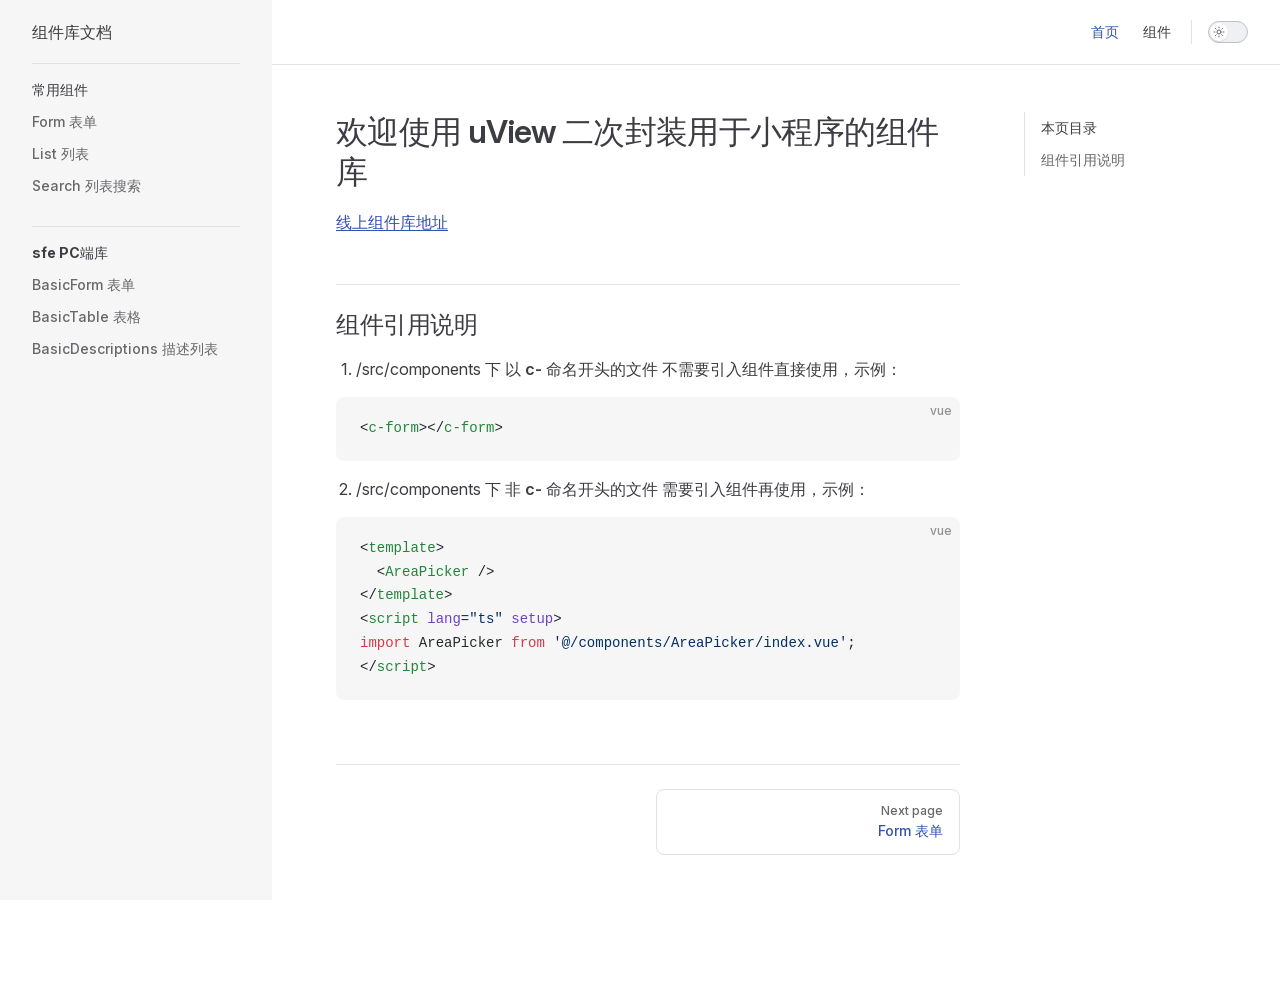
==== commit dada4fa5: "Updates" ====
--- a/index.html
+++ b/index.html
@@ -6,25 +6,25 @@
     <title>欢迎使用 uView 二次封装用于小程序的组件库 | 组件库文档</title>
     <meta name="description" content="基于 VitePress 的组件文档">
     <meta name="generator" content="VitePress v1.6.3">
-    <link rel="preload stylesheet" href="./assets/style.CgcVu8zP.css" as="style">
-    <link rel="preload stylesheet" href="./vp-icons.css" as="style">
+    <link rel="preload stylesheet" href="/assets/style.6Ht4JMw1.css" as="style">
+    <link rel="preload stylesheet" href="/vp-icons.css" as="style">
     
-    <script type="module" src="./assets/app.COY7639_.js"></script>
-    <link rel="preload" href="./assets/inter-roman-latin.Di8DUHzh.woff2" as="font" type="font/woff2" crossorigin="">
-    <link rel="modulepreload" href="./assets/chunks/theme.BSTkzREn.js">
-    <link rel="modulepreload" href="./assets/chunks/framework.BMBYWaLh.js">
-    <link rel="modulepreload" href="./assets/index.md.B963JOEh.lean.js">
+    <script type="module" src="/assets/app.BJz4EHYI.js"></script>
+    <link rel="preload" href="/assets/inter-roman-latin.Di8DUHzh.woff2" as="font" type="font/woff2" crossorigin="">
+    <link rel="modulepreload" href="/assets/chunks/theme.Bd1SwSkx.js">
+    <link rel="modulepreload" href="/assets/chunks/framework.Dh1jimFm.js">
+    <link rel="modulepreload" href="/assets/index.md.qP45unhg.lean.js">
     <script id="check-dark-mode">(()=>{const e=localStorage.getItem("vitepress-theme-appearance")||"auto",a=window.matchMedia("(prefers-color-scheme: dark)").matches;(!e||e==="auto"?a:e==="dark")&&document.documentElement.classList.add("dark")})();</script>
     <script id="check-mac-os">document.documentElement.classList.toggle("mac",/Mac|iPhone|iPod|iPad/i.test(navigator.platform));</script>
   </head>
   <body>
-    <div id="app"><div class="Layout" data-v-b46372a1><!--[--><!--]--><!--[--><span tabindex="-1" data-v-f06bfae8></span><a href="#VPContent" class="VPSkipLink visually-hidden" data-v-f06bfae8>Skip to content</a><!--]--><!----><header class="VPNav" data-v-b46372a1 data-v-8db86e5a><div class="VPNavBar" data-v-8db86e5a data-v-ee85a70f><div class="wrapper" data-v-ee85a70f><div class="container" data-v-ee85a70f><div class="title" data-v-ee85a70f><div class="VPNavBarTitle has-sidebar" data-v-ee85a70f data-v-4ec912f5><a class="title" href="./" data-v-4ec912f5><!--[--><!--]--><!----><span data-v-4ec912f5>组件库文档</span><!--[--><!--]--></a></div></div><div class="content" data-v-ee85a70f><div class="content-body" data-v-ee85a70f><!--[--><!--]--><div class="VPNavBarSearch search" data-v-ee85a70f><!----></div><nav aria-labelledby="main-nav-aria-label" class="VPNavBarMenu menu" data-v-ee85a70f data-v-c05d4c2f><span id="main-nav-aria-label" class="visually-hidden" data-v-c05d4c2f> Main Navigation </span><!--[--><!--[--><a class="VPLink link VPNavBarMenuLink active" href="./" tabindex="0" data-v-c05d4c2f data-v-c3cfee51><!--[--><span data-v-c3cfee51>首页</span><!--]--></a><!--]--><!--[--><a class="VPLink link VPNavBarMenuLink" href="./guide.html" tabindex="0" data-v-c05d4c2f data-v-c3cfee51><!--[--><span data-v-c3cfee51>组件</span><!--]--></a><!--]--><!--]--></nav><!----><div class="VPNavBarAppearance appearance" data-v-ee85a70f data-v-c94bbdf2><button class="VPSwitch VPSwitchAppearance" type="button" role="switch" title aria-checked="false" data-v-c94bbdf2 data-v-fa0eb396 data-v-3afd0da1><span class="check" data-v-3afd0da1><span class="icon" data-v-3afd0da1><!--[--><span class="vpi-sun sun" data-v-fa0eb396></span><span class="vpi-moon moon" data-v-fa0eb396></span><!--]--></span></span></button></div><!----><div class="VPFlyout VPNavBarExtra extra" data-v-ee85a70f data-v-6d65e1b3 data-v-4888390c><button type="button" class="button" aria-haspopup="true" aria-expanded="false" aria-label="extra navigation" data-v-4888390c><span class="vpi-more-horizontal icon" data-v-4888390c></span></button><div class="menu" data-v-4888390c><div class="VPMenu" data-v-4888390c data-v-4c9757e8><!----><!--[--><!--[--><!----><div class="group" data-v-6d65e1b3><div class="item appearance" data-v-6d65e1b3><p class="label" data-v-6d65e1b3>Appearance</p><div class="appearance-action" data-v-6d65e1b3><button class="VPSwitch VPSwitchAppearance" type="button" role="switch" title aria-checked="false" data-v-6d65e1b3 data-v-fa0eb396 data-v-3afd0da1><span class="check" data-v-3afd0da1><span class="icon" data-v-3afd0da1><!--[--><span class="vpi-sun sun" data-v-fa0eb396></span><span class="vpi-moon moon" data-v-fa0eb396></span><!--]--></span></span></button></div></div></div><!----><!--]--><!--]--></div></div></div><!--[--><!--]--><button type="button" class="VPNavBarHamburger hamburger" aria-label="mobile navigation" aria-expanded="false" aria-controls="VPNavScreen" data-v-ee85a70f data-v-11b01a23><span class="container" data-v-11b01a23><span class="top" data-v-11b01a23></span><span class="middle" data-v-11b01a23></span><span class="bottom" data-v-11b01a23></span></span></button></div></div></div></div><div class="divider" data-v-ee85a70f><div class="divider-line" data-v-ee85a70f></div></div></div><!----></header><div class="VPLocalNav has-sidebar empty" data-v-b46372a1 data-v-8b4a3469><div class="container" data-v-8b4a3469><button class="menu" aria-expanded="false" aria-controls="VPSidebarNav" data-v-8b4a3469><span class="vpi-align-left menu-icon" data-v-8b4a3469></span><span class="menu-text" data-v-8b4a3469>Menu</span></button><div class="VPLocalNavOutlineDropdown" style="--vp-vh:0px;" data-v-8b4a3469 data-v-81ead7bc><button data-v-81ead7bc>Return to top</button><!----></div></div></div><aside class="VPSidebar" data-v-b46372a1 data-v-e4e16da2><div class="curtain" data-v-e4e16da2></div><nav class="nav" id="VPSidebarNav" aria-labelledby="sidebar-aria-label" tabindex="-1" data-v-e4e16da2><span class="visually-hidden" id="sidebar-aria-label" data-v-e4e16da2> Sidebar Navigation </span><!--[--><!--]--><!--[--><div class="no-transition group" data-v-c2294f2a><section class="VPSidebarItem level-0" data-v-c2294f2a data-v-1b45f372><div class="item" role="button" tabindex="0" data-v-1b45f372><div class="indicator" data-v-1b45f372></div><h2 class="text" data-v-1b45f372>常用组件</h2><!----></div><div class="items" data-v-1b45f372><!--[--><div class="VPSidebarItem level-1 is-link" data-v-1b45f372 data-v-1b45f372><div class="item" data-v-1b45f372><div class="indicator" data-v-1b45f372></div><a class="VPLink link link" href="./components/form.html" data-v-1b45f372><!--[--><p class="text" data-v-1b45f372>Form 表单</p><!--]--></a><!----></div><!----></div><div class="VPSidebarItem level-1 is-link" data-v-1b45f372 data-v-1b45f372><div class="item" data-v-1b45f372><div class="indicator" data-v-1b45f372></div><a class="VPLink link link" href="./components/list.html" data-v-1b45f372><!--[--><p class="text" data-v-1b45f372>List 列表</p><!--]--></a><!----></div><!----></div><div class="VPSidebarItem level-1 is-link" data-v-1b45f372 data-v-1b45f372><div class="item" data-v-1b45f372><div class="indicator" data-v-1b45f372></div><a class="VPLink link link" href="./components/search.html" data-v-1b45f372><!--[--><p class="text" data-v-1b45f372>Search 列表搜索</p><!--]--></a><!----></div><!----></div><!--]--></div></section></div><div class="no-transition group" data-v-c2294f2a><div class="VPSidebarItem level-0" data-v-c2294f2a data-v-1b45f372><div class="item" role="button" tabindex="0" data-v-1b45f372><div class="indicator" data-v-1b45f372></div><p class="text" data-v-1b45f372>vue教程</p><!----></div><!----></div></div><!--]--><!--[--><!--]--></nav></aside><div class="VPContent has-sidebar" id="VPContent" data-v-b46372a1 data-v-b258c314><div class="VPDoc has-sidebar has-aside" data-v-b258c314 data-v-194b6280><!--[--><!--]--><div class="container" data-v-194b6280><div class="aside" data-v-194b6280><div class="aside-curtain" data-v-194b6280></div><div class="aside-container" data-v-194b6280><div class="aside-content" data-v-194b6280><div class="VPDocAside" data-v-194b6280 data-v-2a88ec69><!--[--><!--]--><!--[--><!--]--><nav aria-labelledby="doc-outline-aria-label" class="VPDocAsideOutline" data-v-2a88ec69 data-v-a2c07fc7><div class="content" data-v-a2c07fc7><div class="outline-marker" data-v-a2c07fc7></div><div aria-level="2" class="outline-title" id="doc-outline-aria-label" role="heading" data-v-a2c07fc7>On this page</div><ul class="VPDocOutlineItem root" data-v-a2c07fc7 data-v-36c6f537><!--[--><!--]--></ul></div></nav><!--[--><!--]--><div class="spacer" data-v-2a88ec69></div><!--[--><!--]--><!----><!--[--><!--]--><!--[--><!--]--></div></div></div></div><div class="content" data-v-194b6280><div class="content-container" data-v-194b6280><!--[--><!--]--><main class="main" data-v-194b6280><div style="position:relative;" class="vp-doc _" data-v-194b6280><div><h1 id="欢迎使用-uview-二次封装用于小程序的组件库" tabindex="-1">欢迎使用 uView 二次封装用于小程序的组件库 <a class="header-anchor" href="#欢迎使用-uview-二次封装用于小程序的组件库" aria-label="Permalink to &quot;欢迎使用 uView 二次封装用于小程序的组件库&quot;">​</a></h1><h2 id="组件引用说明" tabindex="-1">组件引用说明 <a class="header-anchor" href="#组件引用说明" aria-label="Permalink to &quot;组件引用说明&quot;">​</a></h2><ol><li>/src/components 下 <strong>以 c- 命名开头的文件</strong> 不需要引入组件直接使用，示例：</li></ol><div class="language-vue vp-adaptive-theme"><button title="Copy Code" class="copy"></button><span class="lang">vue</span><pre class="shiki shiki-themes github-light github-dark vp-code" tabindex="0"><code><span class="line"><span style="--shiki-light:#24292E;--shiki-dark:#E1E4E8;">&lt;</span><span style="--shiki-light:#22863A;--shiki-dark:#85E89D;">c-form</span><span style="--shiki-light:#24292E;--shiki-dark:#E1E4E8;">&gt;&lt;/</span><span style="--shiki-light:#22863A;--shiki-dark:#85E89D;">c-form</span><span style="--shiki-light:#24292E;--shiki-dark:#E1E4E8;">&gt;</span></span></code></pre></div><ol start="2"><li>/src/components 下 <strong>非 c- 命名开头的文件</strong> 需要引入组件再使用，示例：</li></ol><div class="language-vue vp-adaptive-theme"><button title="Copy Code" class="copy"></button><span class="lang">vue</span><pre class="shiki shiki-themes github-light github-dark vp-code" tabindex="0"><code><span class="line"><span style="--shiki-light:#24292E;--shiki-dark:#E1E4E8;">&lt;</span><span style="--shiki-light:#22863A;--shiki-dark:#85E89D;">template</span><span style="--shiki-light:#24292E;--shiki-dark:#E1E4E8;">&gt;</span></span>
+    <div id="app"><div class="Layout" data-v-b46372a1><!--[--><!--]--><!--[--><span tabindex="-1" data-v-f06bfae8></span><a href="#VPContent" class="VPSkipLink visually-hidden" data-v-f06bfae8>Skip to content</a><!--]--><!----><header class="VPNav" data-v-b46372a1 data-v-8db86e5a><div class="VPNavBar" data-v-8db86e5a data-v-ee85a70f><div class="wrapper" data-v-ee85a70f><div class="container" data-v-ee85a70f><div class="title" data-v-ee85a70f><div class="VPNavBarTitle has-sidebar" data-v-ee85a70f data-v-4ec912f5><a class="title" href="/" data-v-4ec912f5><!--[--><!--]--><!----><span data-v-4ec912f5>组件库文档</span><!--[--><!--]--></a></div></div><div class="content" data-v-ee85a70f><div class="content-body" data-v-ee85a70f><!--[--><!--]--><div class="VPNavBarSearch search" data-v-ee85a70f><!----></div><nav aria-labelledby="main-nav-aria-label" class="VPNavBarMenu menu" data-v-ee85a70f data-v-c05d4c2f><span id="main-nav-aria-label" class="visually-hidden" data-v-c05d4c2f> Main Navigation </span><!--[--><!--[--><a class="VPLink link VPNavBarMenuLink active" href="/" tabindex="0" data-v-c05d4c2f data-v-c3cfee51><!--[--><span data-v-c3cfee51>首页</span><!--]--></a><!--]--><!--[--><a class="VPLink link VPNavBarMenuLink" href="/guide.html" tabindex="0" data-v-c05d4c2f data-v-c3cfee51><!--[--><span data-v-c3cfee51>组件</span><!--]--></a><!--]--><!--]--></nav><!----><div class="VPNavBarAppearance appearance" data-v-ee85a70f data-v-c94bbdf2><button class="VPSwitch VPSwitchAppearance" type="button" role="switch" title aria-checked="false" data-v-c94bbdf2 data-v-fa0eb396 data-v-3afd0da1><span class="check" data-v-3afd0da1><span class="icon" data-v-3afd0da1><!--[--><span class="vpi-sun sun" data-v-fa0eb396></span><span class="vpi-moon moon" data-v-fa0eb396></span><!--]--></span></span></button></div><!----><div class="VPFlyout VPNavBarExtra extra" data-v-ee85a70f data-v-6d65e1b3 data-v-4888390c><button type="button" class="button" aria-haspopup="true" aria-expanded="false" aria-label="extra navigation" data-v-4888390c><span class="vpi-more-horizontal icon" data-v-4888390c></span></button><div class="menu" data-v-4888390c><div class="VPMenu" data-v-4888390c data-v-4c9757e8><!----><!--[--><!--[--><!----><div class="group" data-v-6d65e1b3><div class="item appearance" data-v-6d65e1b3><p class="label" data-v-6d65e1b3>Appearance</p><div class="appearance-action" data-v-6d65e1b3><button class="VPSwitch VPSwitchAppearance" type="button" role="switch" title aria-checked="false" data-v-6d65e1b3 data-v-fa0eb396 data-v-3afd0da1><span class="check" data-v-3afd0da1><span class="icon" data-v-3afd0da1><!--[--><span class="vpi-sun sun" data-v-fa0eb396></span><span class="vpi-moon moon" data-v-fa0eb396></span><!--]--></span></span></button></div></div></div><!----><!--]--><!--]--></div></div></div><!--[--><!--]--><button type="button" class="VPNavBarHamburger hamburger" aria-label="mobile navigation" aria-expanded="false" aria-controls="VPNavScreen" data-v-ee85a70f data-v-11b01a23><span class="container" data-v-11b01a23><span class="top" data-v-11b01a23></span><span class="middle" data-v-11b01a23></span><span class="bottom" data-v-11b01a23></span></span></button></div></div></div></div><div class="divider" data-v-ee85a70f><div class="divider-line" data-v-ee85a70f></div></div></div><!----></header><div class="VPLocalNav has-sidebar empty" data-v-b46372a1 data-v-8b4a3469><div class="container" data-v-8b4a3469><button class="menu" aria-expanded="false" aria-controls="VPSidebarNav" data-v-8b4a3469><span class="vpi-align-left menu-icon" data-v-8b4a3469></span><span class="menu-text" data-v-8b4a3469>Menu</span></button><div class="VPLocalNavOutlineDropdown" style="--vp-vh:0px;" data-v-8b4a3469 data-v-81ead7bc><button data-v-81ead7bc>Return to top</button><!----></div></div></div><aside class="VPSidebar" data-v-b46372a1 data-v-e4e16da2><div class="curtain" data-v-e4e16da2></div><nav class="nav" id="VPSidebarNav" aria-labelledby="sidebar-aria-label" tabindex="-1" data-v-e4e16da2><span class="visually-hidden" id="sidebar-aria-label" data-v-e4e16da2> Sidebar Navigation </span><!--[--><!--]--><!--[--><div class="no-transition group" data-v-c2294f2a><section class="VPSidebarItem level-0" data-v-c2294f2a data-v-1b45f372><div class="item" role="button" tabindex="0" data-v-1b45f372><div class="indicator" data-v-1b45f372></div><h2 class="text" data-v-1b45f372>常用组件</h2><!----></div><div class="items" data-v-1b45f372><!--[--><div class="VPSidebarItem level-1 is-link" data-v-1b45f372 data-v-1b45f372><div class="item" data-v-1b45f372><div class="indicator" data-v-1b45f372></div><a class="VPLink link link" href="/components/form.html" data-v-1b45f372><!--[--><p class="text" data-v-1b45f372>Form 表单</p><!--]--></a><!----></div><!----></div><div class="VPSidebarItem level-1 is-link" data-v-1b45f372 data-v-1b45f372><div class="item" data-v-1b45f372><div class="indicator" data-v-1b45f372></div><a class="VPLink link link" href="/components/list.html" data-v-1b45f372><!--[--><p class="text" data-v-1b45f372>List 列表</p><!--]--></a><!----></div><!----></div><div class="VPSidebarItem level-1 is-link" data-v-1b45f372 data-v-1b45f372><div class="item" data-v-1b45f372><div class="indicator" data-v-1b45f372></div><a class="VPLink link link" href="/components/search.html" data-v-1b45f372><!--[--><p class="text" data-v-1b45f372>Search 列表搜索</p><!--]--></a><!----></div><!----></div><!--]--></div></section></div><div class="no-transition group" data-v-c2294f2a><section class="VPSidebarItem level-0" data-v-c2294f2a data-v-1b45f372><div class="item" role="button" tabindex="0" data-v-1b45f372><div class="indicator" data-v-1b45f372></div><h2 class="text" data-v-1b45f372>sfe PC端库</h2><!----></div><div class="items" data-v-1b45f372><!--[--><div class="VPSidebarItem level-1 is-link" data-v-1b45f372 data-v-1b45f372><div class="item" data-v-1b45f372><div class="indicator" data-v-1b45f372></div><a class="VPLink link link" href="/v2_components/basicForm.html" data-v-1b45f372><!--[--><p class="text" data-v-1b45f372>BasicForm 表单</p><!--]--></a><!----></div><!----></div><div class="VPSidebarItem level-1 is-link" data-v-1b45f372 data-v-1b45f372><div class="item" data-v-1b45f372><div class="indicator" data-v-1b45f372></div><a class="VPLink link link" href="/v2_components/basicTable.html" data-v-1b45f372><!--[--><p class="text" data-v-1b45f372>BasicTable 表格</p><!--]--></a><!----></div><!----></div><div class="VPSidebarItem level-1 is-link" data-v-1b45f372 data-v-1b45f372><div class="item" data-v-1b45f372><div class="indicator" data-v-1b45f372></div><a class="VPLink link link" href="/v2_components/basicDescriptions.html" data-v-1b45f372><!--[--><p class="text" data-v-1b45f372>BasicDescriptions 描述列表</p><!--]--></a><!----></div><!----></div><!--]--></div></section></div><!--]--><!--[--><!--]--></nav></aside><div class="VPContent has-sidebar" id="VPContent" data-v-b46372a1 data-v-b258c314><div class="VPDoc has-sidebar has-aside" data-v-b258c314 data-v-194b6280><!--[--><!--]--><div class="container" data-v-194b6280><div class="aside" data-v-194b6280><div class="aside-curtain" data-v-194b6280></div><div class="aside-container" data-v-194b6280><div class="aside-content" data-v-194b6280><div class="VPDocAside" data-v-194b6280 data-v-2a88ec69><!--[--><!--]--><!--[--><!--]--><nav aria-labelledby="doc-outline-aria-label" class="VPDocAsideOutline" data-v-2a88ec69 data-v-a2c07fc7><div class="content" data-v-a2c07fc7><div class="outline-marker" data-v-a2c07fc7></div><div aria-level="2" class="outline-title" id="doc-outline-aria-label" role="heading" data-v-a2c07fc7>本页目录</div><ul class="VPDocOutlineItem root" data-v-a2c07fc7 data-v-36c6f537><!--[--><!--]--></ul></div></nav><!--[--><!--]--><div class="spacer" data-v-2a88ec69></div><!--[--><!--]--><!----><!--[--><!--]--><!--[--><!--]--></div></div></div></div><div class="content" data-v-194b6280><div class="content-container" data-v-194b6280><!--[--><!--]--><main class="main" data-v-194b6280><div style="position:relative;" class="vp-doc _" data-v-194b6280><div><h1 id="欢迎使用-uview-二次封装用于小程序的组件库" tabindex="-1">欢迎使用 uView 二次封装用于小程序的组件库 <a class="header-anchor" href="#欢迎使用-uview-二次封装用于小程序的组件库" aria-label="Permalink to &quot;欢迎使用 uView 二次封装用于小程序的组件库&quot;">​</a></h1><p><a href="https://cinderzoe.github.io/docs/" target="_blank" rel="noreferrer">线上组件库地址</a></p><h2 id="组件引用说明" tabindex="-1">组件引用说明 <a class="header-anchor" href="#组件引用说明" aria-label="Permalink to &quot;组件引用说明&quot;">​</a></h2><ol><li>/src/components 下 <strong>以 c- 命名开头的文件</strong> 不需要引入组件直接使用，示例：</li></ol><div class="language-vue vp-adaptive-theme"><button title="Copy Code" class="copy"></button><span class="lang">vue</span><pre class="shiki shiki-themes github-light github-dark vp-code" tabindex="0"><code><span class="line"><span style="--shiki-light:#24292E;--shiki-dark:#E1E4E8;">&lt;</span><span style="--shiki-light:#22863A;--shiki-dark:#85E89D;">c-form</span><span style="--shiki-light:#24292E;--shiki-dark:#E1E4E8;">&gt;&lt;/</span><span style="--shiki-light:#22863A;--shiki-dark:#85E89D;">c-form</span><span style="--shiki-light:#24292E;--shiki-dark:#E1E4E8;">&gt;</span></span></code></pre></div><ol start="2"><li>/src/components 下 <strong>非 c- 命名开头的文件</strong> 需要引入组件再使用，示例：</li></ol><div class="language-vue vp-adaptive-theme"><button title="Copy Code" class="copy"></button><span class="lang">vue</span><pre class="shiki shiki-themes github-light github-dark vp-code" tabindex="0"><code><span class="line"><span style="--shiki-light:#24292E;--shiki-dark:#E1E4E8;">&lt;</span><span style="--shiki-light:#22863A;--shiki-dark:#85E89D;">template</span><span style="--shiki-light:#24292E;--shiki-dark:#E1E4E8;">&gt;</span></span>
 <span class="line"><span style="--shiki-light:#24292E;--shiki-dark:#E1E4E8;">  &lt;</span><span style="--shiki-light:#22863A;--shiki-dark:#85E89D;">AreaPicker</span><span style="--shiki-light:#24292E;--shiki-dark:#E1E4E8;"> /&gt;</span></span>
 <span class="line"><span style="--shiki-light:#24292E;--shiki-dark:#E1E4E8;">&lt;/</span><span style="--shiki-light:#22863A;--shiki-dark:#85E89D;">template</span><span style="--shiki-light:#24292E;--shiki-dark:#E1E4E8;">&gt;</span></span>
 <span class="line"><span style="--shiki-light:#24292E;--shiki-dark:#E1E4E8;">&lt;</span><span style="--shiki-light:#22863A;--shiki-dark:#85E89D;">script</span><span style="--shiki-light:#6F42C1;--shiki-dark:#B392F0;"> lang</span><span style="--shiki-light:#24292E;--shiki-dark:#E1E4E8;">=</span><span style="--shiki-light:#032F62;--shiki-dark:#9ECBFF;">&quot;ts&quot;</span><span style="--shiki-light:#6F42C1;--shiki-dark:#B392F0;"> setup</span><span style="--shiki-light:#24292E;--shiki-dark:#E1E4E8;">&gt;</span></span>
 <span class="line"><span style="--shiki-light:#D73A49;--shiki-dark:#F97583;">import</span><span style="--shiki-light:#24292E;--shiki-dark:#E1E4E8;"> AreaPicker </span><span style="--shiki-light:#D73A49;--shiki-dark:#F97583;">from</span><span style="--shiki-light:#032F62;--shiki-dark:#9ECBFF;"> &#39;@/components/AreaPicker/index.vue&#39;</span><span style="--shiki-light:#24292E;--shiki-dark:#E1E4E8;">;</span></span>
-<span class="line"><span style="--shiki-light:#24292E;--shiki-dark:#E1E4E8;">&lt;/</span><span style="--shiki-light:#22863A;--shiki-dark:#85E89D;">script</span><span style="--shiki-light:#24292E;--shiki-dark:#E1E4E8;">&gt;</span></span></code></pre></div></div></div></main><footer class="VPDocFooter" data-v-194b6280 data-v-1eb52746><!--[--><!--]--><!----><nav class="prev-next" aria-labelledby="doc-footer-aria-label" data-v-1eb52746><span class="visually-hidden" id="doc-footer-aria-label" data-v-1eb52746>Pager</span><div class="pager" data-v-1eb52746><!----></div><div class="pager" data-v-1eb52746><a class="VPLink link pager-link next" href="./components/form.html" data-v-1eb52746><!--[--><span class="desc" data-v-1eb52746>Next page</span><span class="title" data-v-1eb52746>Form 表单</span><!--]--></a></div></nav></footer><!--[--><!--]--></div></div></div><!--[--><!--]--></div></div><!----><!--[--><!--]--></div></div>
-    <script>window.__VP_HASH_MAP__=JSON.parse("{\"components_form.md\":\"Bl0dDd_b\",\"components_list.md\":\"CVK97quM\",\"components_search.md\":\"Blls0MZx\",\"guide.md\":\"CSUNKvWP\",\"index.md\":\"B963JOEh\"}");window.__VP_SITE_DATA__=JSON.parse("{\"lang\":\"en-US\",\"dir\":\"ltr\",\"title\":\"组件库文档\",\"description\":\"基于 VitePress 的组件文档\",\"base\":\"./\",\"head\":[],\"router\":{\"prefetchLinks\":true},\"appearance\":true,\"themeConfig\":{\"nav\":[{\"text\":\"首页\",\"link\":\"/\"},{\"text\":\"组件\",\"link\":\"/guide\"}],\"sidebar\":[{\"text\":\"常用组件\",\"items\":[{\"text\":\"Form 表单\",\"link\":\"/components/form\"},{\"text\":\"List 列表\",\"link\":\"/components/list\"},{\"text\":\"Search 列表搜索\",\"link\":\"/components/search\"}]},{\"text\":\"vue教程\",\"items\":[]}]},\"locales\":{},\"scrollOffset\":134,\"cleanUrls\":false}");</script>
+<span class="line"><span style="--shiki-light:#24292E;--shiki-dark:#E1E4E8;">&lt;/</span><span style="--shiki-light:#22863A;--shiki-dark:#85E89D;">script</span><span style="--shiki-light:#24292E;--shiki-dark:#E1E4E8;">&gt;</span></span></code></pre></div></div></div></main><footer class="VPDocFooter" data-v-194b6280 data-v-1eb52746><!--[--><!--]--><!----><nav class="prev-next" aria-labelledby="doc-footer-aria-label" data-v-1eb52746><span class="visually-hidden" id="doc-footer-aria-label" data-v-1eb52746>Pager</span><div class="pager" data-v-1eb52746><!----></div><div class="pager" data-v-1eb52746><a class="VPLink link pager-link next" href="/components/form.html" data-v-1eb52746><!--[--><span class="desc" data-v-1eb52746>Next page</span><span class="title" data-v-1eb52746>Form 表单</span><!--]--></a></div></nav></footer><!--[--><!--]--></div></div></div><!--[--><!--]--></div></div><!----><!--[--><!--]--></div></div>
+    <script>window.__VP_HASH_MAP__=JSON.parse("{\"components_form.md\":\"De-6CwnW\",\"components_list.md\":\"B8RPr7Ju\",\"components_search.md\":\"DZVl45lf\",\"guide.md\":\"DLHaxIZM\",\"index.md\":\"qP45unhg\",\"v2_components_basicdescriptions.md\":\"NxtRfen0\",\"v2_components_basicform.md\":\"uf1wQy3i\",\"v2_components_basictable.md\":\"BHWmLTxs\"}");window.__VP_SITE_DATA__=JSON.parse("{\"lang\":\"en-US\",\"dir\":\"ltr\",\"title\":\"组件库文档\",\"description\":\"基于 VitePress 的组件文档\",\"base\":\"/\",\"head\":[],\"router\":{\"prefetchLinks\":true},\"appearance\":true,\"themeConfig\":{\"nav\":[{\"text\":\"首页\",\"link\":\"/\"},{\"text\":\"组件\",\"link\":\"/guide\"}],\"sidebar\":[{\"text\":\"常用组件\",\"items\":[{\"text\":\"Form 表单\",\"link\":\"/components/form\"},{\"text\":\"List 列表\",\"link\":\"/components/list\"},{\"text\":\"Search 列表搜索\",\"link\":\"/components/search\"}]},{\"text\":\"sfe PC端库\",\"items\":[{\"text\":\"BasicForm 表单\",\"link\":\"/v2_components/basicForm\"},{\"text\":\"BasicTable 表格\",\"link\":\"/v2_components/basicTable\"},{\"text\":\"BasicDescriptions 描述列表\",\"link\":\"/v2_components/basicDescriptions\"}]}],\"outline\":[2,3],\"outlineTitle\":\"本页目录\"},\"locales\":{},\"scrollOffset\":134,\"cleanUrls\":false}");</script>
     
   </body>
 </html>
--- a/assets/style.6Ht4JMw1.css
+++ b/assets/style.6Ht4JMw1.css
@@ -0,0 +1 @@
+@font-face{font-family:Inter;font-style:normal;font-weight:100 900;font-display:swap;src:url(/assets/inter-roman-cyrillic-ext.BBPuwvHQ.woff2) format("woff2");unicode-range:U+0460-052F,U+1C80-1C88,U+20B4,U+2DE0-2DFF,U+A640-A69F,U+FE2E-FE2F}@font-face{font-family:Inter;font-style:normal;font-weight:100 900;font-display:swap;src:url(/assets/inter-roman-cyrillic.C5lxZ8CY.woff2) format("woff2");unicode-range:U+0301,U+0400-045F,U+0490-0491,U+04B0-04B1,U+2116}@font-face{font-family:Inter;font-style:normal;font-weight:100 900;font-display:swap;src:url(/assets/inter-roman-greek-ext.CqjqNYQ-.woff2) format("woff2");unicode-range:U+1F00-1FFF}@font-face{font-family:Inter;font-style:normal;font-weight:100 900;font-display:swap;src:url(/assets/inter-roman-greek.BBVDIX6e.woff2) format("woff2");unicode-range:U+0370-0377,U+037A-037F,U+0384-038A,U+038C,U+038E-03A1,U+03A3-03FF}@font-face{font-family:Inter;font-style:normal;font-weight:100 900;font-display:swap;src:url(/assets/inter-roman-vietnamese.BjW4sHH5.woff2) format("woff2");unicode-range:U+0102-0103,U+0110-0111,U+0128-0129,U+0168-0169,U+01A0-01A1,U+01AF-01B0,U+0300-0301,U+0303-0304,U+0308-0309,U+0323,U+0329,U+1EA0-1EF9,U+20AB}@font-face{font-family:Inter;font-style:normal;font-weight:100 900;font-display:swap;src:url(/assets/inter-roman-latin-ext.4ZJIpNVo.woff2) format("woff2");unicode-range:U+0100-02AF,U+0304,U+0308,U+0329,U+1E00-1E9F,U+1EF2-1EFF,U+2020,U+20A0-20AB,U+20AD-20C0,U+2113,U+2C60-2C7F,U+A720-A7FF}@font-face{font-family:Inter;font-style:normal;font-weight:100 900;font-display:swap;src:url(/assets/inter-roman-latin.Di8DUHzh.woff2) format("woff2");unicode-range:U+0000-00FF,U+0131,U+0152-0153,U+02BB-02BC,U+02C6,U+02DA,U+02DC,U+0304,U+0308,U+0329,U+2000-206F,U+2074,U+20AC,U+2122,U+2191,U+2193,U+2212,U+2215,U+FEFF,U+FFFD}@font-face{font-family:Inter;font-style:italic;font-weight:100 900;font-display:swap;src:url(/assets/inter-italic-cyrillic-ext.r48I6akx.woff2) format("woff2");unicode-range:U+0460-052F,U+1C80-1C88,U+20B4,U+2DE0-2DFF,U+A640-A69F,U+FE2E-FE2F}@font-face{font-family:Inter;font-style:italic;font-weight:100 900;font-display:swap;src:url(/assets/inter-italic-cyrillic.By2_1cv3.woff2) format("woff2");unicode-range:U+0301,U+0400-045F,U+0490-0491,U+04B0-04B1,U+2116}@font-face{font-family:Inter;font-style:italic;font-weight:100 900;font-display:swap;src:url(/assets/inter-italic-greek-ext.1u6EdAuj.woff2) format("woff2");unicode-range:U+1F00-1FFF}@font-face{font-family:Inter;font-style:italic;font-weight:100 900;font-display:swap;src:url(/assets/inter-italic-greek.DJ8dCoTZ.woff2) format("woff2");unicode-range:U+0370-0377,U+037A-037F,U+0384-038A,U+038C,U+038E-03A1,U+03A3-03FF}@font-face{font-family:Inter;font-style:italic;font-weight:100 900;font-display:swap;src:url(/assets/inter-italic-vietnamese.BSbpV94h.woff2) format("woff2");unicode-range:U+0102-0103,U+0110-0111,U+0128-0129,U+0168-0169,U+01A0-01A1,U+01AF-01B0,U+0300-0301,U+0303-0304,U+0308-0309,U+0323,U+0329,U+1EA0-1EF9,U+20AB}@font-face{font-family:Inter;font-style:italic;font-weight:100 900;font-display:swap;src:url(/assets/inter-italic-latin-ext.CN1xVJS-.woff2) format("woff2");unicode-range:U+0100-02AF,U+0304,U+0308,U+0329,U+1E00-1E9F,U+1EF2-1EFF,U+2020,U+20A0-20AB,U+20AD-20C0,U+2113,U+2C60-2C7F,U+A720-A7FF}@font-face{font-family:Inter;font-style:italic;font-weight:100 900;font-display:swap;src:url(/assets/inter-italic-latin.C2AdPX0b.woff2) format("woff2");unicode-range:U+0000-00FF,U+0131,U+0152-0153,U+02BB-02BC,U+02C6,U+02DA,U+02DC,U+0304,U+0308,U+0329,U+2000-206F,U+2074,U+20AC,U+2122,U+2191,U+2193,U+2212,U+2215,U+FEFF,U+FFFD}@font-face{font-family:Punctuation SC;font-weight:400;src:local("PingFang SC Regular"),local("Noto Sans CJK SC"),local("Microsoft YaHei");unicode-range:U+201C,U+201D,U+2018,U+2019,U+2E3A,U+2014,U+2013,U+2026,U+00B7,U+007E,U+002F}@font-face{font-family:Punctuation SC;font-weight:500;src:local("PingFang SC Medium"),local("Noto Sans CJK SC"),local("Microsoft YaHei");unicode-range:U+201C,U+201D,U+2018,U+2019,U+2E3A,U+2014,U+2013,U+2026,U+00B7,U+007E,U+002F}@font-face{font-family:Punctuation SC;font-weight:600;src:local("PingFang SC Semibold"),local("Noto Sans CJK SC Bold"),local("Microsoft YaHei Bold");unicode-range:U+201C,U+201D,U+2018,U+2019,U+2E3A,U+2014,U+2013,U+2026,U+00B7,U+007E,U+002F}@font-face{font-family:Punctuation SC;font-weight:700;src:local("PingFang SC Semibold"),local("Noto Sans CJK SC Bold"),local("Microsoft YaHei Bold");unicode-range:U+201C,U+201D,U+2018,U+2019,U+2E3A,U+2014,U+2013,U+2026,U+00B7,U+007E,U+002F}:root{--vp-c-white: #ffffff;--vp-c-black: #000000;--vp-c-neutral: var(--vp-c-black);--vp-c-neutral-inverse: var(--vp-c-white)}.dark{--vp-c-neutral: var(--vp-c-white);--vp-c-neutral-inverse: var(--vp-c-black)}:root{--vp-c-gray-1: #dddde3;--vp-c-gray-2: #e4e4e9;--vp-c-gray-3: #ebebef;--vp-c-gray-soft: rgba(142, 150, 170, .14);--vp-c-indigo-1: #3451b2;--vp-c-indigo-2: #3a5ccc;--vp-c-indigo-3: #5672cd;--vp-c-indigo-soft: rgba(100, 108, 255, .14);--vp-c-purple-1: #6f42c1;--vp-c-purple-2: #7e4cc9;--vp-c-purple-3: #8e5cd9;--vp-c-purple-soft: rgba(159, 122, 234, .14);--vp-c-green-1: #18794e;--vp-c-green-2: #299764;--vp-c-green-3: #30a46c;--vp-c-green-soft: rgba(16, 185, 129, .14);--vp-c-yellow-1: #915930;--vp-c-yellow-2: #946300;--vp-c-yellow-3: #9f6a00;--vp-c-yellow-soft: rgba(234, 179, 8, .14);--vp-c-red-1: #b8272c;--vp-c-red-2: #d5393e;--vp-c-red-3: #e0575b;--vp-c-red-soft: rgba(244, 63, 94, .14);--vp-c-sponsor: #db2777}.dark{--vp-c-gray-1: #515c67;--vp-c-gray-2: #414853;--vp-c-gray-3: #32363f;--vp-c-gray-soft: rgba(101, 117, 133, .16);--vp-c-indigo-1: #a8b1ff;--vp-c-indigo-2: #5c73e7;--vp-c-indigo-3: #3e63dd;--vp-c-indigo-soft: rgba(100, 108, 255, .16);--vp-c-purple-1: #c8abfa;--vp-c-purple-2: #a879e6;--vp-c-purple-3: #8e5cd9;--vp-c-purple-soft: rgba(159, 122, 234, .16);--vp-c-green-1: #3dd68c;--vp-c-green-2: #30a46c;--vp-c-green-3: #298459;--vp-c-green-soft: rgba(16, 185, 129, .16);--vp-c-yellow-1: #f9b44e;--vp-c-yellow-2: #da8b17;--vp-c-yellow-3: #a46a0a;--vp-c-yellow-soft: rgba(234, 179, 8, .16);--vp-c-red-1: #f66f81;--vp-c-red-2: #f14158;--vp-c-red-3: #b62a3c;--vp-c-red-soft: rgba(244, 63, 94, .16)}:root{--vp-c-bg: #ffffff;--vp-c-bg-alt: #f6f6f7;--vp-c-bg-elv: #ffffff;--vp-c-bg-soft: #f6f6f7}.dark{--vp-c-bg: #1b1b1f;--vp-c-bg-alt: #161618;--vp-c-bg-elv: #202127;--vp-c-bg-soft: #202127}:root{--vp-c-border: #c2c2c4;--vp-c-divider: #e2e2e3;--vp-c-gutter: #e2e2e3}.dark{--vp-c-border: #3c3f44;--vp-c-divider: #2e2e32;--vp-c-gutter: #000000}:root{--vp-c-text-1: #3c3c43;--vp-c-text-2: #67676c;--vp-c-text-3: #929295}.dark{--vp-c-text-1: #dfdfd6;--vp-c-text-2: #98989f;--vp-c-text-3: #6a6a71}:root{--vp-c-default-1: var(--vp-c-gray-1);--vp-c-default-2: var(--vp-c-gray-2);--vp-c-default-3: var(--vp-c-gray-3);--vp-c-default-soft: var(--vp-c-gray-soft);--vp-c-brand-1: var(--vp-c-indigo-1);--vp-c-brand-2: var(--vp-c-indigo-2);--vp-c-brand-3: var(--vp-c-indigo-3);--vp-c-brand-soft: var(--vp-c-indigo-soft);--vp-c-brand: var(--vp-c-brand-1);--vp-c-tip-1: var(--vp-c-brand-1);--vp-c-tip-2: var(--vp-c-brand-2);--vp-c-tip-3: var(--vp-c-brand-3);--vp-c-tip-soft: var(--vp-c-brand-soft);--vp-c-note-1: var(--vp-c-brand-1);--vp-c-note-2: var(--vp-c-brand-2);--vp-c-note-3: var(--vp-c-brand-3);--vp-c-note-soft: var(--vp-c-brand-soft);--vp-c-success-1: var(--vp-c-green-1);--vp-c-success-2: var(--vp-c-green-2);--vp-c-success-3: var(--vp-c-green-3);--vp-c-success-soft: var(--vp-c-green-soft);--vp-c-important-1: var(--vp-c-purple-1);--vp-c-important-2: var(--vp-c-purple-2);--vp-c-important-3: var(--vp-c-purple-3);--vp-c-important-soft: var(--vp-c-purple-soft);--vp-c-warning-1: var(--vp-c-yellow-1);--vp-c-warning-2: var(--vp-c-yellow-2);--vp-c-warning-3: var(--vp-c-yellow-3);--vp-c-warning-soft: var(--vp-c-yellow-soft);--vp-c-danger-1: var(--vp-c-red-1);--vp-c-danger-2: var(--vp-c-red-2);--vp-c-danger-3: var(--vp-c-red-3);--vp-c-danger-soft: var(--vp-c-red-soft);--vp-c-caution-1: var(--vp-c-red-1);--vp-c-caution-2: var(--vp-c-red-2);--vp-c-caution-3: var(--vp-c-red-3);--vp-c-caution-soft: var(--vp-c-red-soft)}:root{--vp-font-family-base: "Inter", ui-sans-serif, system-ui, sans-serif, "Apple Color Emoji", "Segoe UI Emoji", "Segoe UI Symbol", "Noto Color Emoji";--vp-font-family-mono: ui-monospace, "Menlo", "Monaco", "Consolas", "Liberation Mono", "Courier New", monospace;font-optical-sizing:auto}:root:where(:lang(zh)){--vp-font-family-base: "Punctuation SC", "Inter", ui-sans-serif, system-ui, sans-serif, "Apple Color Emoji", "Segoe UI Emoji", "Segoe UI Symbol", "Noto Color Emoji"}:root{--vp-shadow-1: 0 1px 2px rgba(0, 0, 0, .04), 0 1px 2px rgba(0, 0, 0, .06);--vp-shadow-2: 0 3px 12px rgba(0, 0, 0, .07), 0 1px 4px rgba(0, 0, 0, .07);--vp-shadow-3: 0 12px 32px rgba(0, 0, 0, .1), 0 2px 6px rgba(0, 0, 0, .08);--vp-shadow-4: 0 14px 44px rgba(0, 0, 0, .12), 0 3px 9px rgba(0, 0, 0, .12);--vp-shadow-5: 0 18px 56px rgba(0, 0, 0, .16), 0 4px 12px rgba(0, 0, 0, .16)}:root{--vp-z-index-footer: 10;--vp-z-index-local-nav: 20;--vp-z-index-nav: 30;--vp-z-index-layout-top: 40;--vp-z-index-backdrop: 50;--vp-z-index-sidebar: 60}@media (min-width: 960px){:root{--vp-z-index-sidebar: 25}}:root{--vp-layout-max-width: 1440px}:root{--vp-header-anchor-symbol: "#"}:root{--vp-code-line-height: 1.7;--vp-code-font-size: .875em;--vp-code-color: var(--vp-c-brand-1);--vp-code-link-color: var(--vp-c-brand-1);--vp-code-link-hover-color: var(--vp-c-brand-2);--vp-code-bg: var(--vp-c-default-soft);--vp-code-block-color: var(--vp-c-text-2);--vp-code-block-bg: var(--vp-c-bg-alt);--vp-code-block-divider-color: var(--vp-c-gutter);--vp-code-lang-color: var(--vp-c-text-3);--vp-code-line-highlight-color: var(--vp-c-default-soft);--vp-code-line-number-color: var(--vp-c-text-3);--vp-code-line-diff-add-color: var(--vp-c-success-soft);--vp-code-line-diff-add-symbol-color: var(--vp-c-success-1);--vp-code-line-diff-remove-color: var(--vp-c-danger-soft);--vp-code-line-diff-remove-symbol-color: var(--vp-c-danger-1);--vp-code-line-warning-color: var(--vp-c-warning-soft);--vp-code-line-error-color: var(--vp-c-danger-soft);--vp-code-copy-code-border-color: var(--vp-c-divider);--vp-code-copy-code-bg: var(--vp-c-bg-soft);--vp-code-copy-code-hover-border-color: var(--vp-c-divider);--vp-code-copy-code-hover-bg: var(--vp-c-bg);--vp-code-copy-code-active-text: var(--vp-c-text-2);--vp-code-copy-copied-text-content: "Copied";--vp-code-tab-divider: var(--vp-code-block-divider-color);--vp-code-tab-text-color: var(--vp-c-text-2);--vp-code-tab-bg: var(--vp-code-block-bg);--vp-code-tab-hover-text-color: var(--vp-c-text-1);--vp-code-tab-active-text-color: var(--vp-c-text-1);--vp-code-tab-active-bar-color: var(--vp-c-brand-1)}:lang(es),:lang(pt){--vp-code-copy-copied-text-content: "Copiado"}:lang(fa){--vp-code-copy-copied-text-content: "کپی شد"}:lang(ko){--vp-code-copy-copied-text-content: "복사됨"}:lang(ru){--vp-code-copy-copied-text-content: "Скопировано"}:lang(zh){--vp-code-copy-copied-text-content: "已复制"}:root{--vp-button-brand-border: transparent;--vp-button-brand-text: var(--vp-c-white);--vp-button-brand-bg: var(--vp-c-brand-3);--vp-button-brand-hover-border: transparent;--vp-button-brand-hover-text: var(--vp-c-white);--vp-button-brand-hover-bg: var(--vp-c-brand-2);--vp-button-brand-active-border: transparent;--vp-button-brand-active-text: var(--vp-c-white);--vp-button-brand-active-bg: var(--vp-c-brand-1);--vp-button-alt-border: transparent;--vp-button-alt-text: var(--vp-c-text-1);--vp-button-alt-bg: var(--vp-c-default-3);--vp-button-alt-hover-border: transparent;--vp-button-alt-hover-text: var(--vp-c-text-1);--vp-button-alt-hover-bg: var(--vp-c-default-2);--vp-button-alt-active-border: transparent;--vp-button-alt-active-text: var(--vp-c-text-1);--vp-button-alt-active-bg: var(--vp-c-default-1);--vp-button-sponsor-border: var(--vp-c-text-2);--vp-button-sponsor-text: var(--vp-c-text-2);--vp-button-sponsor-bg: transparent;--vp-button-sponsor-hover-border: var(--vp-c-sponsor);--vp-button-sponsor-hover-text: var(--vp-c-sponsor);--vp-button-sponsor-hover-bg: transparent;--vp-button-sponsor-active-border: var(--vp-c-sponsor);--vp-button-sponsor-active-text: var(--vp-c-sponsor);--vp-button-sponsor-active-bg: transparent}:root{--vp-custom-block-font-size: 14px;--vp-custom-block-code-font-size: 13px;--vp-custom-block-info-border: transparent;--vp-custom-block-info-text: var(--vp-c-text-1);--vp-custom-block-info-bg: var(--vp-c-default-soft);--vp-custom-block-info-code-bg: var(--vp-c-default-soft);--vp-custom-block-note-border: transparent;--vp-custom-block-note-text: var(--vp-c-text-1);--vp-custom-block-note-bg: var(--vp-c-default-soft);--vp-custom-block-note-code-bg: var(--vp-c-default-soft);--vp-custom-block-tip-border: transparent;--vp-custom-block-tip-text: var(--vp-c-text-1);--vp-custom-block-tip-bg: var(--vp-c-tip-soft);--vp-custom-block-tip-code-bg: var(--vp-c-tip-soft);--vp-custom-block-important-border: transparent;--vp-custom-block-important-text: var(--vp-c-text-1);--vp-custom-block-important-bg: var(--vp-c-important-soft);--vp-custom-block-important-code-bg: var(--vp-c-important-soft);--vp-custom-block-warning-border: transparent;--vp-custom-block-warning-text: var(--vp-c-text-1);--vp-custom-block-warning-bg: var(--vp-c-warning-soft);--vp-custom-block-warning-code-bg: var(--vp-c-warning-soft);--vp-custom-block-danger-border: transparent;--vp-custom-block-danger-text: var(--vp-c-text-1);--vp-custom-block-danger-bg: var(--vp-c-danger-soft);--vp-custom-block-danger-code-bg: var(--vp-c-danger-soft);--vp-custom-block-caution-border: transparent;--vp-custom-block-caution-text: var(--vp-c-text-1);--vp-custom-block-caution-bg: var(--vp-c-caution-soft);--vp-custom-block-caution-code-bg: var(--vp-c-caution-soft);--vp-custom-block-details-border: var(--vp-custom-block-info-border);--vp-custom-block-details-text: var(--vp-custom-block-info-text);--vp-custom-block-details-bg: var(--vp-custom-block-info-bg);--vp-custom-block-details-code-bg: var(--vp-custom-block-info-code-bg)}:root{--vp-input-border-color: var(--vp-c-border);--vp-input-bg-color: var(--vp-c-bg-alt);--vp-input-switch-bg-color: var(--vp-c-default-soft)}:root{--vp-nav-height: 64px;--vp-nav-bg-color: var(--vp-c-bg);--vp-nav-screen-bg-color: var(--vp-c-bg);--vp-nav-logo-height: 24px}.hide-nav{--vp-nav-height: 0px}.hide-nav .VPSidebar{--vp-nav-height: 22px}:root{--vp-local-nav-bg-color: var(--vp-c-bg)}:root{--vp-sidebar-width: 272px;--vp-sidebar-bg-color: var(--vp-c-bg-alt)}:root{--vp-backdrop-bg-color: rgba(0, 0, 0, .6)}:root{--vp-home-hero-name-color: var(--vp-c-brand-1);--vp-home-hero-name-background: transparent;--vp-home-hero-image-background-image: none;--vp-home-hero-image-filter: none}:root{--vp-badge-info-border: transparent;--vp-badge-info-text: var(--vp-c-text-2);--vp-badge-info-bg: var(--vp-c-default-soft);--vp-badge-tip-border: transparent;--vp-badge-tip-text: var(--vp-c-tip-1);--vp-badge-tip-bg: var(--vp-c-tip-soft);--vp-badge-warning-border: transparent;--vp-badge-warning-text: var(--vp-c-warning-1);--vp-badge-warning-bg: var(--vp-c-warning-soft);--vp-badge-danger-border: transparent;--vp-badge-danger-text: var(--vp-c-danger-1);--vp-badge-danger-bg: var(--vp-c-danger-soft)}:root{--vp-carbon-ads-text-color: var(--vp-c-text-1);--vp-carbon-ads-poweredby-color: var(--vp-c-text-2);--vp-carbon-ads-bg-color: var(--vp-c-bg-soft);--vp-carbon-ads-hover-text-color: var(--vp-c-brand-1);--vp-carbon-ads-hover-poweredby-color: var(--vp-c-text-1)}:root{--vp-local-search-bg: var(--vp-c-bg);--vp-local-search-result-bg: var(--vp-c-bg);--vp-local-search-result-border: var(--vp-c-divider);--vp-local-search-result-selected-bg: var(--vp-c-bg);--vp-local-search-result-selected-border: var(--vp-c-brand-1);--vp-local-search-highlight-bg: var(--vp-c-brand-1);--vp-local-search-highlight-text: var(--vp-c-neutral-inverse)}@media (prefers-reduced-motion: reduce){*,:before,:after{animation-delay:-1ms!important;animation-duration:1ms!important;animation-iteration-count:1!important;background-attachment:initial!important;scroll-behavior:auto!important;transition-duration:0s!important;transition-delay:0s!important}}*,:before,:after{box-sizing:border-box}html{line-height:1.4;font-size:16px;-webkit-text-size-adjust:100%}html.dark{color-scheme:dark}body{margin:0;width:100%;min-width:320px;min-height:100vh;line-height:24px;font-family:var(--vp-font-family-base);font-size:16px;font-weight:400;color:var(--vp-c-text-1);background-color:var(--vp-c-bg);font-synthesis:style;text-rendering:optimizeLegibility;-webkit-font-smoothing:antialiased;-moz-osx-font-smoothing:grayscale}main{display:block}h1,h2,h3,h4,h5,h6{margin:0;line-height:24px;font-size:16px;font-weight:400}p{margin:0}strong,b{font-weight:600}a,area,button,[role=button],input,label,select,summary,textarea{touch-action:manipulation}a{color:inherit;text-decoration:inherit}ol,ul{list-style:none;margin:0;padding:0}blockquote{margin:0}pre,code,kbd,samp{font-family:var(--vp-font-family-mono)}img,svg,video,canvas,audio,iframe,embed,object{display:block}figure{margin:0}img,video{max-width:100%;height:auto}button,input,optgroup,select,textarea{border:0;padding:0;line-height:inherit;color:inherit}button{padding:0;font-family:inherit;background-color:transparent;background-image:none}button:enabled,[role=button]:enabled{cursor:pointer}button:focus,button:focus-visible{outline:1px dotted;outline:4px auto -webkit-focus-ring-color}button:focus:not(:focus-visible){outline:none!important}input:focus,textarea:focus,select:focus{outline:none}table{border-collapse:collapse}input{background-color:transparent}input:-ms-input-placeholder,textarea:-ms-input-placeholder{color:var(--vp-c-text-3)}input::-ms-input-placeholder,textarea::-ms-input-placeholder{color:var(--vp-c-text-3)}input::placeholder,textarea::placeholder{color:var(--vp-c-text-3)}input::-webkit-outer-spin-button,input::-webkit-inner-spin-button{-webkit-appearance:none;margin:0}input[type=number]{-moz-appearance:textfield}textarea{resize:vertical}select{-webkit-appearance:none}fieldset{margin:0;padding:0}h1,h2,h3,h4,h5,h6,li,p{overflow-wrap:break-word}vite-error-overlay{z-index:9999}mjx-container{overflow-x:auto}mjx-container>svg{display:inline-block;margin:auto}[class^=vpi-],[class*=" vpi-"],.vp-icon{width:1em;height:1em}[class^=vpi-].bg,[class*=" vpi-"].bg,.vp-icon.bg{background-size:100% 100%;background-color:transparent}[class^=vpi-]:not(.bg),[class*=" vpi-"]:not(.bg),.vp-icon:not(.bg){-webkit-mask:var(--icon) no-repeat;mask:var(--icon) no-repeat;-webkit-mask-size:100% 100%;mask-size:100% 100%;background-color:currentColor;color:inherit}.vpi-align-left{--icon: url("data:image/svg+xml,%3Csvg xmlns='http://www.w3.org/2000/svg' fill='none' stroke='currentColor' stroke-linecap='round' stroke-linejoin='round' stroke-width='2' viewBox='0 0 24 24'%3E%3Cpath d='M21 6H3M15 12H3M17 18H3'/%3E%3C/svg%3E")}.vpi-arrow-right,.vpi-arrow-down,.vpi-arrow-left,.vpi-arrow-up{--icon: url("data:image/svg+xml,%3Csvg xmlns='http://www.w3.org/2000/svg' fill='none' stroke='currentColor' stroke-linecap='round' stroke-linejoin='round' stroke-width='2' viewBox='0 0 24 24'%3E%3Cpath d='M5 12h14M12 5l7 7-7 7'/%3E%3C/svg%3E")}.vpi-chevron-right,.vpi-chevron-down,.vpi-chevron-left,.vpi-chevron-up{--icon: url("data:image/svg+xml,%3Csvg xmlns='http://www.w3.org/2000/svg' fill='none' stroke='currentColor' stroke-linecap='round' stroke-linejoin='round' stroke-width='2' viewBox='0 0 24 24'%3E%3Cpath d='m9 18 6-6-6-6'/%3E%3C/svg%3E")}.vpi-chevron-down,.vpi-arrow-down{transform:rotate(90deg)}.vpi-chevron-left,.vpi-arrow-left{transform:rotate(180deg)}.vpi-chevron-up,.vpi-arrow-up{transform:rotate(-90deg)}.vpi-square-pen{--icon: url("data:image/svg+xml,%3Csvg xmlns='http://www.w3.org/2000/svg' fill='none' stroke='currentColor' stroke-linecap='round' stroke-linejoin='round' stroke-width='2' viewBox='0 0 24 24'%3E%3Cpath d='M12 3H5a2 2 0 0 0-2 2v14a2 2 0 0 0 2 2h14a2 2 0 0 0 2-2v-7'/%3E%3Cpath d='M18.375 2.625a2.121 2.121 0 1 1 3 3L12 15l-4 1 1-4Z'/%3E%3C/svg%3E")}.vpi-plus{--icon: url("data:image/svg+xml,%3Csvg xmlns='http://www.w3.org/2000/svg' fill='none' stroke='currentColor' stroke-linecap='round' stroke-linejoin='round' stroke-width='2' viewBox='0 0 24 24'%3E%3Cpath d='M5 12h14M12 5v14'/%3E%3C/svg%3E")}.vpi-sun{--icon: url("data:image/svg+xml,%3Csvg xmlns='http://www.w3.org/2000/svg' fill='none' stroke='currentColor' stroke-linecap='round' stroke-linejoin='round' stroke-width='2' viewBox='0 0 24 24'%3E%3Ccircle cx='12' cy='12' r='4'/%3E%3Cpath d='M12 2v2M12 20v2M4.93 4.93l1.41 1.41M17.66 17.66l1.41 1.41M2 12h2M20 12h2M6.34 17.66l-1.41 1.41M19.07 4.93l-1.41 1.41'/%3E%3C/svg%3E")}.vpi-moon{--icon: url("data:image/svg+xml,%3Csvg xmlns='http://www.w3.org/2000/svg' fill='none' stroke='currentColor' stroke-linecap='round' stroke-linejoin='round' stroke-width='2' viewBox='0 0 24 24'%3E%3Cpath d='M12 3a6 6 0 0 0 9 9 9 9 0 1 1-9-9Z'/%3E%3C/svg%3E")}.vpi-more-horizontal{--icon: url("data:image/svg+xml,%3Csvg xmlns='http://www.w3.org/2000/svg' fill='none' stroke='currentColor' stroke-linecap='round' stroke-linejoin='round' stroke-width='2' viewBox='0 0 24 24'%3E%3Ccircle cx='12' cy='12' r='1'/%3E%3Ccircle cx='19' cy='12' r='1'/%3E%3Ccircle cx='5' cy='12' r='1'/%3E%3C/svg%3E")}.vpi-languages{--icon: url("data:image/svg+xml,%3Csvg xmlns='http://www.w3.org/2000/svg' fill='none' stroke='currentColor' stroke-linecap='round' stroke-linejoin='round' stroke-width='2' viewBox='0 0 24 24'%3E%3Cpath d='m5 8 6 6M4 14l6-6 2-3M2 5h12M7 2h1M22 22l-5-10-5 10M14 18h6'/%3E%3C/svg%3E")}.vpi-heart{--icon: url("data:image/svg+xml,%3Csvg xmlns='http://www.w3.org/2000/svg' fill='none' stroke='currentColor' stroke-linecap='round' stroke-linejoin='round' stroke-width='2' viewBox='0 0 24 24'%3E%3Cpath d='M19 14c1.49-1.46 3-3.21 3-5.5A5.5 5.5 0 0 0 16.5 3c-1.76 0-3 .5-4.5 2-1.5-1.5-2.74-2-4.5-2A5.5 5.5 0 0 0 2 8.5c0 2.3 1.5 4.05 3 5.5l7 7Z'/%3E%3C/svg%3E")}.vpi-search{--icon: url("data:image/svg+xml,%3Csvg xmlns='http://www.w3.org/2000/svg' fill='none' stroke='currentColor' stroke-linecap='round' stroke-linejoin='round' stroke-width='2' viewBox='0 0 24 24'%3E%3Ccircle cx='11' cy='11' r='8'/%3E%3Cpath d='m21 21-4.3-4.3'/%3E%3C/svg%3E")}.vpi-layout-list{--icon: url("data:image/svg+xml,%3Csvg xmlns='http://www.w3.org/2000/svg' fill='none' stroke='currentColor' stroke-linecap='round' stroke-linejoin='round' stroke-width='2' viewBox='0 0 24 24'%3E%3Crect width='7' height='7' x='3' y='3' rx='1'/%3E%3Crect width='7' height='7' x='3' y='14' rx='1'/%3E%3Cpath d='M14 4h7M14 9h7M14 15h7M14 20h7'/%3E%3C/svg%3E")}.vpi-delete{--icon: url("data:image/svg+xml,%3Csvg xmlns='http://www.w3.org/2000/svg' fill='none' stroke='currentColor' stroke-linecap='round' stroke-linejoin='round' stroke-width='2' viewBox='0 0 24 24'%3E%3Cpath d='M20 5H9l-7 7 7 7h11a2 2 0 0 0 2-2V7a2 2 0 0 0-2-2ZM18 9l-6 6M12 9l6 6'/%3E%3C/svg%3E")}.vpi-corner-down-left{--icon: url("data:image/svg+xml,%3Csvg xmlns='http://www.w3.org/2000/svg' fill='none' stroke='currentColor' stroke-linecap='round' stroke-linejoin='round' stroke-width='2' viewBox='0 0 24 24'%3E%3Cpath d='m9 10-5 5 5 5'/%3E%3Cpath d='M20 4v7a4 4 0 0 1-4 4H4'/%3E%3C/svg%3E")}:root{--vp-icon-copy: url("data:image/svg+xml,%3Csvg xmlns='http://www.w3.org/2000/svg' fill='none' stroke='rgba(128,128,128,1)' stroke-linecap='round' stroke-linejoin='round' stroke-width='2' viewBox='0 0 24 24'%3E%3Crect width='8' height='4' x='8' y='2' rx='1' ry='1'/%3E%3Cpath d='M16 4h2a2 2 0 0 1 2 2v14a2 2 0 0 1-2 2H6a2 2 0 0 1-2-2V6a2 2 0 0 1 2-2h2'/%3E%3C/svg%3E");--vp-icon-copied: url("data:image/svg+xml,%3Csvg xmlns='http://www.w3.org/2000/svg' fill='none' stroke='rgba(128,128,128,1)' stroke-linecap='round' stroke-linejoin='round' stroke-width='2' viewBox='0 0 24 24'%3E%3Crect width='8' height='4' x='8' y='2' rx='1' ry='1'/%3E%3Cpath d='M16 4h2a2 2 0 0 1 2 2v14a2 2 0 0 1-2 2H6a2 2 0 0 1-2-2V6a2 2 0 0 1 2-2h2'/%3E%3Cpath d='m9 14 2 2 4-4'/%3E%3C/svg%3E")}.visually-hidden{position:absolute;width:1px;height:1px;white-space:nowrap;clip:rect(0 0 0 0);clip-path:inset(50%);overflow:hidden}.custom-block{border:1px solid transparent;border-radius:8px;padding:16px 16px 8px;line-height:24px;font-size:var(--vp-custom-block-font-size);color:var(--vp-c-text-2)}.custom-block.info{border-color:var(--vp-custom-block-info-border);color:var(--vp-custom-block-info-text);background-color:var(--vp-custom-block-info-bg)}.custom-block.info a,.custom-block.info code{color:var(--vp-c-brand-1)}.custom-block.info a:hover,.custom-block.info a:hover>code{color:var(--vp-c-brand-2)}.custom-block.info code{background-color:var(--vp-custom-block-info-code-bg)}.custom-block.note{border-color:var(--vp-custom-block-note-border);color:var(--vp-custom-block-note-text);background-color:var(--vp-custom-block-note-bg)}.custom-block.note a,.custom-block.note code{color:var(--vp-c-brand-1)}.custom-block.note a:hover,.custom-block.note a:hover>code{color:var(--vp-c-brand-2)}.custom-block.note code{background-color:var(--vp-custom-block-note-code-bg)}.custom-block.tip{border-color:var(--vp-custom-block-tip-border);color:var(--vp-custom-block-tip-text);background-color:var(--vp-custom-block-tip-bg)}.custom-block.tip a,.custom-block.tip code{color:var(--vp-c-tip-1)}.custom-block.tip a:hover,.custom-block.tip a:hover>code{color:var(--vp-c-tip-2)}.custom-block.tip code{background-color:var(--vp-custom-block-tip-code-bg)}.custom-block.important{border-color:var(--vp-custom-block-important-border);color:var(--vp-custom-block-important-text);background-color:var(--vp-custom-block-important-bg)}.custom-block.important a,.custom-block.important code{color:var(--vp-c-important-1)}.custom-block.important a:hover,.custom-block.important a:hover>code{color:var(--vp-c-important-2)}.custom-block.important code{background-color:var(--vp-custom-block-important-code-bg)}.custom-block.warning{border-color:var(--vp-custom-block-warning-border);color:var(--vp-custom-block-warning-text);background-color:var(--vp-custom-block-warning-bg)}.custom-block.warning a,.custom-block.warning code{color:var(--vp-c-warning-1)}.custom-block.warning a:hover,.custom-block.warning a:hover>code{color:var(--vp-c-warning-2)}.custom-block.warning code{background-color:var(--vp-custom-block-warning-code-bg)}.custom-block.danger{border-color:var(--vp-custom-block-danger-border);color:var(--vp-custom-block-danger-text);background-color:var(--vp-custom-block-danger-bg)}.custom-block.danger a,.custom-block.danger code{color:var(--vp-c-danger-1)}.custom-block.danger a:hover,.custom-block.danger a:hover>code{color:var(--vp-c-danger-2)}.custom-block.danger code{background-color:var(--vp-custom-block-danger-code-bg)}.custom-block.caution{border-color:var(--vp-custom-block-caution-border);color:var(--vp-custom-block-caution-text);background-color:var(--vp-custom-block-caution-bg)}.custom-block.caution a,.custom-block.caution code{color:var(--vp-c-caution-1)}.custom-block.caution a:hover,.custom-block.caution a:hover>code{color:var(--vp-c-caution-2)}.custom-block.caution code{background-color:var(--vp-custom-block-caution-code-bg)}.custom-block.details{border-color:var(--vp-custom-block-details-border);color:var(--vp-custom-block-details-text);background-color:var(--vp-custom-block-details-bg)}.custom-block.details a{color:var(--vp-c-brand-1)}.custom-block.details a:hover,.custom-block.details a:hover>code{color:var(--vp-c-brand-2)}.custom-block.details code{background-color:var(--vp-custom-block-details-code-bg)}.custom-block-title{font-weight:600}.custom-block p+p{margin:8px 0}.custom-block.details summary{margin:0 0 8px;font-weight:700;cursor:pointer;-webkit-user-select:none;user-select:none}.custom-block.details summary+p{margin:8px 0}.custom-block a{color:inherit;font-weight:600;text-decoration:underline;text-underline-offset:2px;transition:opacity .25s}.custom-block a:hover{opacity:.75}.custom-block code{font-size:var(--vp-custom-block-code-font-size)}.custom-block.custom-block th,.custom-block.custom-block blockquote>p{font-size:var(--vp-custom-block-font-size);color:inherit}.dark .vp-code span{color:var(--shiki-dark, inherit)}html:not(.dark) .vp-code span{color:var(--shiki-light, inherit)}.vp-code-group{margin-top:16px}.vp-code-group .tabs{position:relative;display:flex;margin-right:-24px;margin-left:-24px;padding:0 12px;background-color:var(--vp-code-tab-bg);overflow-x:auto;overflow-y:hidden;box-shadow:inset 0 -1px var(--vp-code-tab-divider)}@media (min-width: 640px){.vp-code-group .tabs{margin-right:0;margin-left:0;border-radius:8px 8px 0 0}}.vp-code-group .tabs input{position:fixed;opacity:0;pointer-events:none}.vp-code-group .tabs label{position:relative;display:inline-block;border-bottom:1px solid transparent;padding:0 12px;line-height:48px;font-size:14px;font-weight:500;color:var(--vp-code-tab-text-color);white-space:nowrap;cursor:pointer;transition:color .25s}.vp-code-group .tabs label:after{position:absolute;right:8px;bottom:-1px;left:8px;z-index:1;height:2px;border-radius:2px;content:"";background-color:transparent;transition:background-color .25s}.vp-code-group label:hover{color:var(--vp-code-tab-hover-text-color)}.vp-code-group input:checked+label{color:var(--vp-code-tab-active-text-color)}.vp-code-group input:checked+label:after{background-color:var(--vp-code-tab-active-bar-color)}.vp-code-group div[class*=language-],.vp-block{display:none;margin-top:0!important;border-top-left-radius:0!important;border-top-right-radius:0!important}.vp-code-group div[class*=language-].active,.vp-block.active{display:block}.vp-block{padding:20px 24px}.vp-doc h1,.vp-doc h2,.vp-doc h3,.vp-doc h4,.vp-doc h5,.vp-doc h6{position:relative;font-weight:600;outline:none}.vp-doc h1{letter-spacing:-.02em;line-height:40px;font-size:28px}.vp-doc h2{margin:48px 0 16px;border-top:1px solid var(--vp-c-divider);padding-top:24px;letter-spacing:-.02em;line-height:32px;font-size:24px}.vp-doc h3{margin:32px 0 0;letter-spacing:-.01em;line-height:28px;font-size:20px}.vp-doc h4{margin:24px 0 0;letter-spacing:-.01em;line-height:24px;font-size:18px}.vp-doc .header-anchor{position:absolute;top:0;left:0;margin-left:-.87em;font-weight:500;-webkit-user-select:none;user-select:none;opacity:0;text-decoration:none;transition:color .25s,opacity .25s}.vp-doc .header-anchor:before{content:var(--vp-header-anchor-symbol)}.vp-doc h1:hover .header-anchor,.vp-doc h1 .header-anchor:focus,.vp-doc h2:hover .header-anchor,.vp-doc h2 .header-anchor:focus,.vp-doc h3:hover .header-anchor,.vp-doc h3 .header-anchor:focus,.vp-doc h4:hover .header-anchor,.vp-doc h4 .header-anchor:focus,.vp-doc h5:hover .header-anchor,.vp-doc h5 .header-anchor:focus,.vp-doc h6:hover .header-anchor,.vp-doc h6 .header-anchor:focus{opacity:1}@media (min-width: 768px){.vp-doc h1{letter-spacing:-.02em;line-height:40px;font-size:32px}}.vp-doc h2 .header-anchor{top:24px}.vp-doc p,.vp-doc summary{margin:16px 0}.vp-doc p{line-height:28px}.vp-doc blockquote{margin:16px 0;border-left:2px solid var(--vp-c-divider);padding-left:16px;transition:border-color .5s;color:var(--vp-c-text-2)}.vp-doc blockquote>p{margin:0;font-size:16px;transition:color .5s}.vp-doc a{font-weight:500;color:var(--vp-c-brand-1);text-decoration:underline;text-underline-offset:2px;transition:color .25s,opacity .25s}.vp-doc a:hover{color:var(--vp-c-brand-2)}.vp-doc strong{font-weight:600}.vp-doc ul,.vp-doc ol{padding-left:1.25rem;margin:16px 0}.vp-doc ul{list-style:disc}.vp-doc ol{list-style:decimal}.vp-doc li+li{margin-top:8px}.vp-doc li>ol,.vp-doc li>ul{margin:8px 0 0}.vp-doc table{display:block;border-collapse:collapse;margin:20px 0;overflow-x:auto}.vp-doc tr{background-color:var(--vp-c-bg);border-top:1px solid var(--vp-c-divider);transition:background-color .5s}.vp-doc tr:nth-child(2n){background-color:var(--vp-c-bg-soft)}.vp-doc th,.vp-doc td{border:1px solid var(--vp-c-divider);padding:8px 16px}.vp-doc th{text-align:left;font-size:14px;font-weight:600;color:var(--vp-c-text-2);background-color:var(--vp-c-bg-soft)}.vp-doc td{font-size:14px}.vp-doc hr{margin:16px 0;border:none;border-top:1px solid var(--vp-c-divider)}.vp-doc .custom-block{margin:16px 0}.vp-doc .custom-block p{margin:8px 0;line-height:24px}.vp-doc .custom-block p:first-child{margin:0}.vp-doc .custom-block div[class*=language-]{margin:8px 0;border-radius:8px}.vp-doc .custom-block div[class*=language-] code{font-weight:400;background-color:transparent}.vp-doc .custom-block .vp-code-group .tabs{margin:0;border-radius:8px 8px 0 0}.vp-doc :not(pre,h1,h2,h3,h4,h5,h6)>code{font-size:var(--vp-code-font-size);color:var(--vp-code-color)}.vp-doc :not(pre)>code{border-radius:4px;padding:3px 6px;background-color:var(--vp-code-bg);transition:color .25s,background-color .5s}.vp-doc a>code{color:var(--vp-code-link-color)}.vp-doc a:hover>code{color:var(--vp-code-link-hover-color)}.vp-doc h1>code,.vp-doc h2>code,.vp-doc h3>code,.vp-doc h4>code{font-size:.9em}.vp-doc div[class*=language-],.vp-block{position:relative;margin:16px -24px;background-color:var(--vp-code-block-bg);overflow-x:auto;transition:background-color .5s}@media (min-width: 640px){.vp-doc div[class*=language-],.vp-block{border-radius:8px;margin:16px 0}}@media (max-width: 639px){.vp-doc li div[class*=language-]{border-radius:8px 0 0 8px}}.vp-doc div[class*=language-]+div[class*=language-],.vp-doc div[class$=-api]+div[class*=language-],.vp-doc div[class*=language-]+div[class$=-api]>div[class*=language-]{margin-top:-8px}.vp-doc [class*=language-] pre,.vp-doc [class*=language-] code{direction:ltr;text-align:left;white-space:pre;word-spacing:normal;word-break:normal;word-wrap:normal;-moz-tab-size:4;-o-tab-size:4;tab-size:4;-webkit-hyphens:none;-moz-hyphens:none;-ms-hyphens:none;hyphens:none}.vp-doc [class*=language-] pre{position:relative;z-index:1;margin:0;padding:20px 0;background:transparent;overflow-x:auto}.vp-doc [class*=language-] code{display:block;padding:0 24px;width:fit-content;min-width:100%;line-height:var(--vp-code-line-height);font-size:var(--vp-code-font-size);color:var(--vp-code-block-color);transition:color .5s}.vp-doc [class*=language-] code .highlighted{background-color:var(--vp-code-line-highlight-color);transition:background-color .5s;margin:0 -24px;padding:0 24px;width:calc(100% + 48px);display:inline-block}.vp-doc [class*=language-] code .highlighted.error{background-color:var(--vp-code-line-error-color)}.vp-doc [class*=language-] code .highlighted.warning{background-color:var(--vp-code-line-warning-color)}.vp-doc [class*=language-] code .diff{transition:background-color .5s;margin:0 -24px;padding:0 24px;width:calc(100% + 48px);display:inline-block}.vp-doc [class*=language-] code .diff:before{position:absolute;left:10px}.vp-doc [class*=language-] .has-focused-lines .line:not(.has-focus){filter:blur(.095rem);opacity:.4;transition:filter .35s,opacity .35s}.vp-doc [class*=language-] .has-focused-lines .line:not(.has-focus){opacity:.7;transition:filter .35s,opacity .35s}.vp-doc [class*=language-]:hover .has-focused-lines .line:not(.has-focus){filter:blur(0);opacity:1}.vp-doc [class*=language-] code .diff.remove{background-color:var(--vp-code-line-diff-remove-color);opacity:.7}.vp-doc [class*=language-] code .diff.remove:before{content:"-";color:var(--vp-code-line-diff-remove-symbol-color)}.vp-doc [class*=language-] code .diff.add{background-color:var(--vp-code-line-diff-add-color)}.vp-doc [class*=language-] code .diff.add:before{content:"+";color:var(--vp-code-line-diff-add-symbol-color)}.vp-doc div[class*=language-].line-numbers-mode{padding-left:32px}.vp-doc .line-numbers-wrapper{position:absolute;top:0;bottom:0;left:0;z-index:3;border-right:1px solid var(--vp-code-block-divider-color);padding-top:20px;width:32px;text-align:center;font-family:var(--vp-font-family-mono);line-height:var(--vp-code-line-height);font-size:var(--vp-code-font-size);color:var(--vp-code-line-number-color);transition:border-color .5s,color .5s}.vp-doc [class*=language-]>button.copy{direction:ltr;position:absolute;top:12px;right:12px;z-index:3;border:1px solid var(--vp-code-copy-code-border-color);border-radius:4px;width:40px;height:40px;background-color:var(--vp-code-copy-code-bg);opacity:0;cursor:pointer;background-image:var(--vp-icon-copy);background-position:50%;background-size:20px;background-repeat:no-repeat;transition:border-color .25s,background-color .25s,opacity .25s}.vp-doc [class*=language-]:hover>button.copy,.vp-doc [class*=language-]>button.copy:focus{opacity:1}.vp-doc [class*=language-]>button.copy:hover,.vp-doc [class*=language-]>button.copy.copied{border-color:var(--vp-code-copy-code-hover-border-color);background-color:var(--vp-code-copy-code-hover-bg)}.vp-doc [class*=language-]>button.copy.copied,.vp-doc [class*=language-]>button.copy:hover.copied{border-radius:0 4px 4px 0;background-color:var(--vp-code-copy-code-hover-bg);background-image:var(--vp-icon-copied)}.vp-doc [class*=language-]>button.copy.copied:before,.vp-doc [class*=language-]>button.copy:hover.copied:before{position:relative;top:-1px;transform:translate(calc(-100% - 1px));display:flex;justify-content:center;align-items:center;border:1px solid var(--vp-code-copy-code-hover-border-color);border-right:0;border-radius:4px 0 0 4px;padding:0 10px;width:fit-content;height:40px;text-align:center;font-size:12px;font-weight:500;color:var(--vp-code-copy-code-active-text);background-color:var(--vp-code-copy-code-hover-bg);white-space:nowrap;content:var(--vp-code-copy-copied-text-content)}.vp-doc [class*=language-]>span.lang{position:absolute;top:2px;right:8px;z-index:2;font-size:12px;font-weight:500;-webkit-user-select:none;user-select:none;color:var(--vp-code-lang-color);transition:color .4s,opacity .4s}.vp-doc [class*=language-]:hover>button.copy+span.lang,.vp-doc [class*=language-]>button.copy:focus+span.lang{opacity:0}.vp-doc .VPTeamMembers{margin-top:24px}.vp-doc .VPTeamMembers.small.count-1 .container{margin:0!important;max-width:calc((100% - 24px)/2)!important}.vp-doc .VPTeamMembers.small.count-2 .container,.vp-doc .VPTeamMembers.small.count-3 .container{max-width:100%!important}.vp-doc .VPTeamMembers.medium.count-1 .container{margin:0!important;max-width:calc((100% - 24px)/2)!important}:is(.vp-external-link-icon,.vp-doc a[href*="://"],.vp-doc a[target=_blank]):not(:is(.no-icon,svg a,:has(img,svg))):after{display:inline-block;margin-top:-1px;margin-left:4px;width:11px;height:11px;background:currentColor;color:var(--vp-c-text-3);flex-shrink:0;--icon: url("data:image/svg+xml, %3Csvg xmlns='http://www.w3.org/2000/svg' viewBox='0 0 24 24' %3E%3Cpath d='M0 0h24v24H0V0z' fill='none' /%3E%3Cpath d='M9 5v2h6.59L4 18.59 5.41 20 17 8.41V15h2V5H9z' /%3E%3C/svg%3E");-webkit-mask-image:var(--icon);mask-image:var(--icon)}.vp-external-link-icon:after{content:""}.external-link-icon-enabled :is(.vp-doc a[href*="://"],.vp-doc a[target=_blank]):not(:is(.no-icon,svg a,:has(img,svg))):after{content:"";color:currentColor}.vp-sponsor{border-radius:16px;overflow:hidden}.vp-sponsor.aside{border-radius:12px}.vp-sponsor-section+.vp-sponsor-section{margin-top:4px}.vp-sponsor-tier{margin:0 0 4px!important;text-align:center;letter-spacing:1px!important;line-height:24px;width:100%;font-weight:600;color:var(--vp-c-text-2);background-color:var(--vp-c-bg-soft)}.vp-sponsor.normal .vp-sponsor-tier{padding:13px 0 11px;font-size:14px}.vp-sponsor.aside .vp-sponsor-tier{padding:9px 0 7px;font-size:12px}.vp-sponsor-grid+.vp-sponsor-tier{margin-top:4px}.vp-sponsor-grid{display:flex;flex-wrap:wrap;gap:4px}.vp-sponsor-grid.xmini .vp-sponsor-grid-link{height:64px}.vp-sponsor-grid.xmini .vp-sponsor-grid-image{max-width:64px;max-height:22px}.vp-sponsor-grid.mini .vp-sponsor-grid-link{height:72px}.vp-sponsor-grid.mini .vp-sponsor-grid-image{max-width:96px;max-height:24px}.vp-sponsor-grid.small .vp-sponsor-grid-link{height:96px}.vp-sponsor-grid.small .vp-sponsor-grid-image{max-width:96px;max-height:24px}.vp-sponsor-grid.medium .vp-sponsor-grid-link{height:112px}.vp-sponsor-grid.medium .vp-sponsor-grid-image{max-width:120px;max-height:36px}.vp-sponsor-grid.big .vp-sponsor-grid-link{height:184px}.vp-sponsor-grid.big .vp-sponsor-grid-image{max-width:192px;max-height:56px}.vp-sponsor-grid[data-vp-grid="2"] .vp-sponsor-grid-item{width:calc((100% - 4px)/2)}.vp-sponsor-grid[data-vp-grid="3"] .vp-sponsor-grid-item{width:calc((100% - 4px * 2) / 3)}.vp-sponsor-grid[data-vp-grid="4"] .vp-sponsor-grid-item{width:calc((100% - 12px)/4)}.vp-sponsor-grid[data-vp-grid="5"] .vp-sponsor-grid-item{width:calc((100% - 16px)/5)}.vp-sponsor-grid[data-vp-grid="6"] .vp-sponsor-grid-item{width:calc((100% - 4px * 5) / 6)}.vp-sponsor-grid-item{flex-shrink:0;width:100%;background-color:var(--vp-c-bg-soft);transition:background-color .25s}.vp-sponsor-grid-item:hover{background-color:var(--vp-c-default-soft)}.vp-sponsor-grid-item:hover .vp-sponsor-grid-image{filter:grayscale(0) invert(0)}.vp-sponsor-grid-item.empty:hover{background-color:var(--vp-c-bg-soft)}.dark .vp-sponsor-grid-item:hover{background-color:var(--vp-c-white)}.dark .vp-sponsor-grid-item.empty:hover{background-color:var(--vp-c-bg-soft)}.vp-sponsor-grid-link{display:flex}.vp-sponsor-grid-box{display:flex;justify-content:center;align-items:center;width:100%}.vp-sponsor-grid-image{max-width:100%;filter:grayscale(1);transition:filter .25s}.dark .vp-sponsor-grid-image{filter:grayscale(1) invert(1)}.VPBadge{display:inline-block;margin-left:2px;border:1px solid transparent;border-radius:12px;padding:0 10px;line-height:22px;font-size:12px;font-weight:500;transform:translateY(-2px)}.VPBadge.small{padding:0 6px;line-height:18px;font-size:10px;transform:translateY(-8px)}.VPDocFooter .VPBadge{display:none}.vp-doc h1>.VPBadge{margin-top:4px;vertical-align:top}.vp-doc h2>.VPBadge{margin-top:3px;padding:0 8px;vertical-align:top}.vp-doc h3>.VPBadge{vertical-align:middle}.vp-doc h4>.VPBadge,.vp-doc h5>.VPBadge,.vp-doc h6>.VPBadge{vertical-align:middle;line-height:18px}.VPBadge.info{border-color:var(--vp-badge-info-border);color:var(--vp-badge-info-text);background-color:var(--vp-badge-info-bg)}.VPBadge.tip{border-color:var(--vp-badge-tip-border);color:var(--vp-badge-tip-text);background-color:var(--vp-badge-tip-bg)}.VPBadge.warning{border-color:var(--vp-badge-warning-border);color:var(--vp-badge-warning-text);background-color:var(--vp-badge-warning-bg)}.VPBadge.danger{border-color:var(--vp-badge-danger-border);color:var(--vp-badge-danger-text);background-color:var(--vp-badge-danger-bg)}.VPBackdrop[data-v-487c3b19]{position:fixed;top:0;right:0;bottom:0;left:0;z-index:var(--vp-z-index-backdrop);background:var(--vp-backdrop-bg-color);transition:opacity .5s}.VPBackdrop.fade-enter-from[data-v-487c3b19],.VPBackdrop.fade-leave-to[data-v-487c3b19]{opacity:0}.VPBackdrop.fade-leave-active[data-v-487c3b19]{transition-duration:.25s}@media (min-width: 1280px){.VPBackdrop[data-v-487c3b19]{display:none}}.NotFound[data-v-2ad21826]{padding:64px 24px 96px;text-align:center}@media (min-width: 768px){.NotFound[data-v-2ad21826]{padding:96px 32px 168px}}.code[data-v-2ad21826]{line-height:64px;font-size:64px;font-weight:600}.title[data-v-2ad21826]{padding-top:12px;letter-spacing:2px;line-height:20px;font-size:20px;font-weight:700}.divider[data-v-2ad21826]{margin:24px auto 18px;width:64px;height:1px;background-color:var(--vp-c-divider)}.quote[data-v-2ad21826]{margin:0 auto;max-width:256px;font-size:14px;font-weight:500;color:var(--vp-c-text-2)}.action[data-v-2ad21826]{padding-top:20px}.link[data-v-2ad21826]{display:inline-block;border:1px solid var(--vp-c-brand-1);border-radius:16px;padding:3px 16px;font-size:14px;font-weight:500;color:var(--vp-c-brand-1);transition:border-color .25s,color .25s}.link[data-v-2ad21826]:hover{border-color:var(--vp-c-brand-2);color:var(--vp-c-brand-2)}.root[data-v-36c6f537]{position:relative;z-index:1}.nested[data-v-36c6f537]{padding-right:16px;padding-left:16px}.outline-link[data-v-36c6f537]{display:block;line-height:32px;font-size:14px;font-weight:400;color:var(--vp-c-text-2);white-space:nowrap;overflow:hidden;text-overflow:ellipsis;transition:color .5s}.outline-link[data-v-36c6f537]:hover,.outline-link.active[data-v-36c6f537]{color:var(--vp-c-text-1);transition:color .25s}.outline-link.nested[data-v-36c6f537]{padding-left:13px}.VPDocAsideOutline[data-v-a2c07fc7]{display:none}.VPDocAsideOutline.has-outline[data-v-a2c07fc7]{display:block}.content[data-v-a2c07fc7]{position:relative;border-left:1px solid var(--vp-c-divider);padding-left:16px;font-size:13px;font-weight:500}.outline-marker[data-v-a2c07fc7]{position:absolute;top:32px;left:-1px;z-index:0;opacity:0;width:2px;border-radius:2px;height:18px;background-color:var(--vp-c-brand-1);transition:top .25s cubic-bezier(0,1,.5,1),background-color .5s,opacity .25s}.outline-title[data-v-a2c07fc7]{line-height:32px;font-size:14px;font-weight:600}.VPDocAside[data-v-2a88ec69]{display:flex;flex-direction:column;flex-grow:1}.spacer[data-v-2a88ec69]{flex-grow:1}.VPDocAside[data-v-2a88ec69] .spacer+.VPDocAsideSponsors,.VPDocAside[data-v-2a88ec69] .spacer+.VPDocAsideCarbonAds{margin-top:24px}.VPDocAside[data-v-2a88ec69] .VPDocAsideSponsors+.VPDocAsideCarbonAds{margin-top:16px}.VPLastUpdated[data-v-d19996a3]{line-height:24px;font-size:14px;font-weight:500;color:var(--vp-c-text-2)}@media (min-width: 640px){.VPLastUpdated[data-v-d19996a3]{line-height:32px;font-size:14px;font-weight:500}}.VPDocFooter[data-v-1eb52746]{margin-top:64px}.edit-info[data-v-1eb52746]{padding-bottom:18px}@media (min-width: 640px){.edit-info[data-v-1eb52746]{display:flex;justify-content:space-between;align-items:center;padding-bottom:14px}}.edit-link-button[data-v-1eb52746]{display:flex;align-items:center;border:0;line-height:32px;font-size:14px;font-weight:500;color:var(--vp-c-brand-1);transition:color .25s}.edit-link-button[data-v-1eb52746]:hover{color:var(--vp-c-brand-2)}.edit-link-icon[data-v-1eb52746]{margin-right:8px}.prev-next[data-v-1eb52746]{border-top:1px solid var(--vp-c-divider);padding-top:24px;display:grid;grid-row-gap:8px}@media (min-width: 640px){.prev-next[data-v-1eb52746]{grid-template-columns:repeat(2,1fr);grid-column-gap:16px}}.pager-link[data-v-1eb52746]{display:block;border:1px solid var(--vp-c-divider);border-radius:8px;padding:11px 16px 13px;width:100%;height:100%;transition:border-color .25s}.pager-link[data-v-1eb52746]:hover{border-color:var(--vp-c-brand-1)}.pager-link.next[data-v-1eb52746]{margin-left:auto;text-align:right}.desc[data-v-1eb52746]{display:block;line-height:20px;font-size:12px;font-weight:500;color:var(--vp-c-text-2)}.title[data-v-1eb52746]{display:block;line-height:20px;font-size:14px;font-weight:500;color:var(--vp-c-brand-1);transition:color .25s}.VPDoc[data-v-194b6280]{padding:32px 24px 96px;width:100%}@media (min-width: 768px){.VPDoc[data-v-194b6280]{padding:48px 32px 128px}}@media (min-width: 960px){.VPDoc[data-v-194b6280]{padding:48px 32px 0}.VPDoc:not(.has-sidebar) .container[data-v-194b6280]{display:flex;justify-content:center;max-width:992px}.VPDoc:not(.has-sidebar) .content[data-v-194b6280]{max-width:752px}}@media (min-width: 1280px){.VPDoc .container[data-v-194b6280]{display:flex;justify-content:center}.VPDoc .aside[data-v-194b6280]{display:block}}@media (min-width: 1440px){.VPDoc:not(.has-sidebar) .content[data-v-194b6280]{max-width:784px}.VPDoc:not(.has-sidebar) .container[data-v-194b6280]{max-width:1104px}}.container[data-v-194b6280]{margin:0 auto;width:100%}.aside[data-v-194b6280]{position:relative;display:none;order:2;flex-grow:1;padding-left:32px;width:100%;max-width:256px}.left-aside[data-v-194b6280]{order:1;padding-left:unset;padding-right:32px}.aside-container[data-v-194b6280]{position:fixed;top:0;padding-top:calc(var(--vp-nav-height) + var(--vp-layout-top-height, 0px) + var(--vp-doc-top-height, 0px) + 48px);width:224px;height:100vh;overflow-x:hidden;overflow-y:auto;scrollbar-width:none}.aside-container[data-v-194b6280]::-webkit-scrollbar{display:none}.aside-curtain[data-v-194b6280]{position:fixed;bottom:0;z-index:10;width:224px;height:32px;background:linear-gradient(transparent,var(--vp-c-bg) 70%)}.aside-content[data-v-194b6280]{display:flex;flex-direction:column;min-height:calc(100vh - (var(--vp-nav-height) + var(--vp-layout-top-height, 0px) + 48px));padding-bottom:32px}.content[data-v-194b6280]{position:relative;margin:0 auto;width:100%}@media (min-width: 960px){.content[data-v-194b6280]{padding:0 32px 128px}}@media (min-width: 1280px){.content[data-v-194b6280]{order:1;margin:0;min-width:640px}}.content-container[data-v-194b6280]{margin:0 auto}.VPDoc.has-aside .content-container[data-v-194b6280]{max-width:688px}.VPButton[data-v-b44ec12c]{display:inline-block;border:1px solid transparent;text-align:center;font-weight:600;white-space:nowrap;transition:color .25s,border-color .25s,background-color .25s}.VPButton[data-v-b44ec12c]:active{transition:color .1s,border-color .1s,background-color .1s}.VPButton.medium[data-v-b44ec12c]{border-radius:20px;padding:0 20px;line-height:38px;font-size:14px}.VPButton.big[data-v-b44ec12c]{border-radius:24px;padding:0 24px;line-height:46px;font-size:16px}.VPButton.brand[data-v-b44ec12c]{border-color:var(--vp-button-brand-border);color:var(--vp-button-brand-text);background-color:var(--vp-button-brand-bg)}.VPButton.brand[data-v-b44ec12c]:hover{border-color:var(--vp-button-brand-hover-border);color:var(--vp-button-brand-hover-text);background-color:var(--vp-button-brand-hover-bg)}.VPButton.brand[data-v-b44ec12c]:active{border-color:var(--vp-button-brand-active-border);color:var(--vp-button-brand-active-text);background-color:var(--vp-button-brand-active-bg)}.VPButton.alt[data-v-b44ec12c]{border-color:var(--vp-button-alt-border);color:var(--vp-button-alt-text);background-color:var(--vp-button-alt-bg)}.VPButton.alt[data-v-b44ec12c]:hover{border-color:var(--vp-button-alt-hover-border);color:var(--vp-button-alt-hover-text);background-color:var(--vp-button-alt-hover-bg)}.VPButton.alt[data-v-b44ec12c]:active{border-color:var(--vp-button-alt-active-border);color:var(--vp-button-alt-active-text);background-color:var(--vp-button-alt-active-bg)}.VPButton.sponsor[data-v-b44ec12c]{border-color:var(--vp-button-sponsor-border);color:var(--vp-button-sponsor-text);background-color:var(--vp-button-sponsor-bg)}.VPButton.sponsor[data-v-b44ec12c]:hover{border-color:var(--vp-button-sponsor-hover-border);color:var(--vp-button-sponsor-hover-text);background-color:var(--vp-button-sponsor-hover-bg)}.VPButton.sponsor[data-v-b44ec12c]:active{border-color:var(--vp-button-sponsor-active-border);color:var(--vp-button-sponsor-active-text);background-color:var(--vp-button-sponsor-active-bg)}html:not(.dark) .VPImage.dark[data-v-80bee98f]{display:none}.dark .VPImage.light[data-v-80bee98f]{display:none}.VPHero[data-v-96d79632]{margin-top:calc((var(--vp-nav-height) + var(--vp-layout-top-height, 0px)) * -1);padding:calc(var(--vp-nav-height) + var(--vp-layout-top-height, 0px) + 48px) 24px 48px}@media (min-width: 640px){.VPHero[data-v-96d79632]{padding:calc(var(--vp-nav-height) + var(--vp-layout-top-height, 0px) + 80px) 48px 64px}}@media (min-width: 960px){.VPHero[data-v-96d79632]{padding:calc(var(--vp-nav-height) + var(--vp-layout-top-height, 0px) + 80px) 64px 64px}}.container[data-v-96d79632]{display:flex;flex-direction:column;margin:0 auto;max-width:1152px}@media (min-width: 960px){.container[data-v-96d79632]{flex-direction:row}}.main[data-v-96d79632]{position:relative;z-index:10;order:2;flex-grow:1;flex-shrink:0}.VPHero.has-image .container[data-v-96d79632]{text-align:center}@media (min-width: 960px){.VPHero.has-image .container[data-v-96d79632]{text-align:left}}@media (min-width: 960px){.main[data-v-96d79632]{order:1;width:calc((100% / 3) * 2)}.VPHero.has-image .main[data-v-96d79632]{max-width:592px}}.heading[data-v-96d79632]{display:flex;flex-direction:column}.name[data-v-96d79632],.text[data-v-96d79632]{width:fit-content;max-width:392px;letter-spacing:-.4px;line-height:40px;font-size:32px;font-weight:700;white-space:pre-wrap}.VPHero.has-image .name[data-v-96d79632],.VPHero.has-image .text[data-v-96d79632]{margin:0 auto}.name[data-v-96d79632]{color:var(--vp-home-hero-name-color)}.clip[data-v-96d79632]{background:var(--vp-home-hero-name-background);-webkit-background-clip:text;background-clip:text;-webkit-text-fill-color:var(--vp-home-hero-name-color)}@media (min-width: 640px){.name[data-v-96d79632],.text[data-v-96d79632]{max-width:576px;line-height:56px;font-size:48px}}@media (min-width: 960px){.name[data-v-96d79632],.text[data-v-96d79632]{line-height:64px;font-size:56px}.VPHero.has-image .name[data-v-96d79632],.VPHero.has-image .text[data-v-96d79632]{margin:0}}.tagline[data-v-96d79632]{padding-top:8px;max-width:392px;line-height:28px;font-size:18px;font-weight:500;white-space:pre-wrap;color:var(--vp-c-text-2)}.VPHero.has-image .tagline[data-v-96d79632]{margin:0 auto}@media (min-width: 640px){.tagline[data-v-96d79632]{padding-top:12px;max-width:576px;line-height:32px;font-size:20px}}@media (min-width: 960px){.tagline[data-v-96d79632]{line-height:36px;font-size:24px}.VPHero.has-image .tagline[data-v-96d79632]{margin:0}}.actions[data-v-96d79632]{display:flex;flex-wrap:wrap;margin:-6px;padding-top:24px}.VPHero.has-image .actions[data-v-96d79632]{justify-content:center}@media (min-width: 640px){.actions[data-v-96d79632]{padding-top:32px}}@media (min-width: 960px){.VPHero.has-image .actions[data-v-96d79632]{justify-content:flex-start}}.action[data-v-96d79632]{flex-shrink:0;padding:6px}.image[data-v-96d79632]{order:1;margin:-76px -24px -48px}@media (min-width: 640px){.image[data-v-96d79632]{margin:-108px -24px -48px}}@media (min-width: 960px){.image[data-v-96d79632]{flex-grow:1;order:2;margin:0;min-height:100%}}.image-container[data-v-96d79632]{position:relative;margin:0 auto;width:320px;height:320px}@media (min-width: 640px){.image-container[data-v-96d79632]{width:392px;height:392px}}@media (min-width: 960px){.image-container[data-v-96d79632]{display:flex;justify-content:center;align-items:center;width:100%;height:100%;transform:translate(-32px,-32px)}}.image-bg[data-v-96d79632]{position:absolute;top:50%;left:50%;border-radius:50%;width:192px;height:192px;background-image:var(--vp-home-hero-image-background-image);filter:var(--vp-home-hero-image-filter);transform:translate(-50%,-50%)}@media (min-width: 640px){.image-bg[data-v-96d79632]{width:256px;height:256px}}@media (min-width: 960px){.image-bg[data-v-96d79632]{width:320px;height:320px}}[data-v-96d79632] .image-src{position:absolute;top:50%;left:50%;max-width:192px;max-height:192px;transform:translate(-50%,-50%)}@media (min-width: 640px){[data-v-96d79632] .image-src{max-width:256px;max-height:256px}}@media (min-width: 960px){[data-v-96d79632] .image-src{max-width:320px;max-height:320px}}.VPFeature[data-v-c03c0664]{display:block;border:1px solid var(--vp-c-bg-soft);border-radius:12px;height:100%;background-color:var(--vp-c-bg-soft);transition:border-color .25s,background-color .25s}.VPFeature.link[data-v-c03c0664]:hover{border-color:var(--vp-c-brand-1)}.box[data-v-c03c0664]{display:flex;flex-direction:column;padding:24px;height:100%}.box[data-v-c03c0664]>.VPImage{margin-bottom:20px}.icon[data-v-c03c0664]{display:flex;justify-content:center;align-items:center;margin-bottom:20px;border-radius:6px;background-color:var(--vp-c-default-soft);width:48px;height:48px;font-size:24px;transition:background-color .25s}.title[data-v-c03c0664]{line-height:24px;font-size:16px;font-weight:600}.details[data-v-c03c0664]{flex-grow:1;padding-top:8px;line-height:24px;font-size:14px;font-weight:500;color:var(--vp-c-text-2)}.link-text[data-v-c03c0664]{padding-top:8px}.link-text-value[data-v-c03c0664]{display:flex;align-items:center;font-size:14px;font-weight:500;color:var(--vp-c-brand-1)}.link-text-icon[data-v-c03c0664]{margin-left:6px}.VPFeatures[data-v-c799bfcd]{position:relative;padding:0 24px}@media (min-width: 640px){.VPFeatures[data-v-c799bfcd]{padding:0 48px}}@media (min-width: 960px){.VPFeatures[data-v-c799bfcd]{padding:0 64px}}.container[data-v-c799bfcd]{margin:0 auto;max-width:1152px}.items[data-v-c799bfcd]{display:flex;flex-wrap:wrap;margin:-8px}.item[data-v-c799bfcd]{padding:8px;width:100%}@media (min-width: 640px){.item.grid-2[data-v-c799bfcd],.item.grid-4[data-v-c799bfcd],.item.grid-6[data-v-c799bfcd]{width:50%}}@media (min-width: 768px){.item.grid-2[data-v-c799bfcd],.item.grid-4[data-v-c799bfcd]{width:50%}.item.grid-3[data-v-c799bfcd],.item.grid-6[data-v-c799bfcd]{width:calc(100% / 3)}}@media (min-width: 960px){.item.grid-4[data-v-c799bfcd]{width:25%}}.container[data-v-ab4aa6d4]{margin:auto;width:100%;max-width:1280px;padding:0 24px}@media (min-width: 640px){.container[data-v-ab4aa6d4]{padding:0 48px}}@media (min-width: 960px){.container[data-v-ab4aa6d4]{width:100%;padding:0 64px}}.vp-doc[data-v-ab4aa6d4] .VPHomeSponsors,.vp-doc[data-v-ab4aa6d4] .VPTeamPage{margin-left:var(--vp-offset, calc(50% - 50vw) );margin-right:var(--vp-offset, calc(50% - 50vw) )}.vp-doc[data-v-ab4aa6d4] .VPHomeSponsors h2{border-top:none;letter-spacing:normal}.vp-doc[data-v-ab4aa6d4] .VPHomeSponsors a,.vp-doc[data-v-ab4aa6d4] .VPTeamPage a{text-decoration:none}.VPHome[data-v-77c9672b]{margin-bottom:96px}@media (min-width: 768px){.VPHome[data-v-77c9672b]{margin-bottom:128px}}.VPContent[data-v-b258c314]{flex-grow:1;flex-shrink:0;margin:var(--vp-layout-top-height, 0px) auto 0;width:100%}.VPContent.is-home[data-v-b258c314]{width:100%;max-width:100%}.VPContent.has-sidebar[data-v-b258c314]{margin:0}@media (min-width: 960px){.VPContent[data-v-b258c314]{padding-top:var(--vp-nav-height)}.VPContent.has-sidebar[data-v-b258c314]{margin:var(--vp-layout-top-height, 0px) 0 0;padding-left:var(--vp-sidebar-width)}}@media (min-width: 1440px){.VPContent.has-sidebar[data-v-b258c314]{padding-right:calc((100vw - var(--vp-layout-max-width)) / 2);padding-left:calc((100vw - var(--vp-layout-max-width)) / 2 + var(--vp-sidebar-width))}}.VPFooter[data-v-f63ff8e0]{position:relative;z-index:var(--vp-z-index-footer);border-top:1px solid var(--vp-c-gutter);padding:32px 24px;background-color:var(--vp-c-bg)}.VPFooter.has-sidebar[data-v-f63ff8e0]{display:none}.VPFooter[data-v-f63ff8e0] a{text-decoration-line:underline;text-underline-offset:2px;transition:color .25s}.VPFooter[data-v-f63ff8e0] a:hover{color:var(--vp-c-text-1)}@media (min-width: 768px){.VPFooter[data-v-f63ff8e0]{padding:32px}}.container[data-v-f63ff8e0]{margin:0 auto;max-width:var(--vp-layout-max-width);text-align:center}.message[data-v-f63ff8e0],.copyright[data-v-f63ff8e0]{line-height:24px;font-size:14px;font-weight:500;color:var(--vp-c-text-2)}.VPLocalNavOutlineDropdown[data-v-81ead7bc]{padding:12px 20px 11px}@media (min-width: 960px){.VPLocalNavOutlineDropdown[data-v-81ead7bc]{padding:12px 36px 11px}}.VPLocalNavOutlineDropdown button[data-v-81ead7bc]{display:block;font-size:12px;font-weight:500;line-height:24px;color:var(--vp-c-text-2);transition:color .5s;position:relative}.VPLocalNavOutlineDropdown button[data-v-81ead7bc]:hover{color:var(--vp-c-text-1);transition:color .25s}.VPLocalNavOutlineDropdown button.open[data-v-81ead7bc]{color:var(--vp-c-text-1)}.icon[data-v-81ead7bc]{display:inline-block;vertical-align:middle;margin-left:2px;font-size:14px;transform:rotate(0);transition:transform .25s}@media (min-width: 960px){.VPLocalNavOutlineDropdown button[data-v-81ead7bc]{font-size:14px}.icon[data-v-81ead7bc]{font-size:16px}}.open>.icon[data-v-81ead7bc]{transform:rotate(90deg)}.items[data-v-81ead7bc]{position:absolute;top:40px;right:16px;left:16px;display:grid;gap:1px;border:1px solid var(--vp-c-border);border-radius:8px;background-color:var(--vp-c-gutter);max-height:calc(var(--vp-vh, 100vh) - 86px);overflow:hidden auto;box-shadow:var(--vp-shadow-3)}@media (min-width: 960px){.items[data-v-81ead7bc]{right:auto;left:calc(var(--vp-sidebar-width) + 32px);width:320px}}.header[data-v-81ead7bc]{background-color:var(--vp-c-bg-soft)}.top-link[data-v-81ead7bc]{display:block;padding:0 16px;line-height:48px;font-size:14px;font-weight:500;color:var(--vp-c-brand-1)}.outline[data-v-81ead7bc]{padding:8px 0;background-color:var(--vp-c-bg-soft)}.flyout-enter-active[data-v-81ead7bc]{transition:all .2s ease-out}.flyout-leave-active[data-v-81ead7bc]{transition:all .15s ease-in}.flyout-enter-from[data-v-81ead7bc],.flyout-leave-to[data-v-81ead7bc]{opacity:0;transform:translateY(-16px)}.VPLocalNav[data-v-8b4a3469]{position:sticky;top:0;left:0;z-index:var(--vp-z-index-local-nav);border-bottom:1px solid var(--vp-c-gutter);padding-top:var(--vp-layout-top-height, 0px);width:100%;background-color:var(--vp-local-nav-bg-color)}.VPLocalNav.fixed[data-v-8b4a3469]{position:fixed}@media (min-width: 960px){.VPLocalNav[data-v-8b4a3469]{top:var(--vp-nav-height)}.VPLocalNav.has-sidebar[data-v-8b4a3469]{padding-left:var(--vp-sidebar-width)}.VPLocalNav.empty[data-v-8b4a3469]{display:none}}@media (min-width: 1280px){.VPLocalNav[data-v-8b4a3469]{display:none}}@media (min-width: 1440px){.VPLocalNav.has-sidebar[data-v-8b4a3469]{padding-left:calc((100vw - var(--vp-layout-max-width)) / 2 + var(--vp-sidebar-width))}}.container[data-v-8b4a3469]{display:flex;justify-content:space-between;align-items:center}.menu[data-v-8b4a3469]{display:flex;align-items:center;padding:12px 24px 11px;line-height:24px;font-size:12px;font-weight:500;color:var(--vp-c-text-2);transition:color .5s}.menu[data-v-8b4a3469]:hover{color:var(--vp-c-text-1);transition:color .25s}@media (min-width: 768px){.menu[data-v-8b4a3469]{padding:0 32px}}@media (min-width: 960px){.menu[data-v-8b4a3469]{display:none}}.menu-icon[data-v-8b4a3469]{margin-right:8px;font-size:14px}.VPOutlineDropdown[data-v-8b4a3469]{padding:12px 24px 11px}@media (min-width: 768px){.VPOutlineDropdown[data-v-8b4a3469]{padding:12px 32px 11px}}.VPSwitch[data-v-3afd0da1]{position:relative;border-radius:11px;display:block;width:40px;height:22px;flex-shrink:0;border:1px solid var(--vp-input-border-color);background-color:var(--vp-input-switch-bg-color);transition:border-color .25s!important}.VPSwitch[data-v-3afd0da1]:hover{border-color:var(--vp-c-brand-1)}.check[data-v-3afd0da1]{position:absolute;top:1px;left:1px;width:18px;height:18px;border-radius:50%;background-color:var(--vp-c-neutral-inverse);box-shadow:var(--vp-shadow-1);transition:transform .25s!important}.icon[data-v-3afd0da1]{position:relative;display:block;width:18px;height:18px;border-radius:50%;overflow:hidden}.icon[data-v-3afd0da1] [class^=vpi-]{position:absolute;top:3px;left:3px;width:12px;height:12px;color:var(--vp-c-text-2)}.dark .icon[data-v-3afd0da1] [class^=vpi-]{color:var(--vp-c-text-1);transition:opacity .25s!important}.sun[data-v-fa0eb396]{opacity:1}.moon[data-v-fa0eb396],.dark .sun[data-v-fa0eb396]{opacity:0}.dark .moon[data-v-fa0eb396]{opacity:1}.dark .VPSwitchAppearance[data-v-fa0eb396] .check{transform:translate(18px)}.VPNavBarAppearance[data-v-c94bbdf2]{display:none}@media (min-width: 1280px){.VPNavBarAppearance[data-v-c94bbdf2]{display:flex;align-items:center}}.VPMenuGroup+.VPMenuLink[data-v-90fb2750]{margin:12px -12px 0;border-top:1px solid var(--vp-c-divider);padding:12px 12px 0}.link[data-v-90fb2750]{display:block;border-radius:6px;padding:0 12px;line-height:32px;font-size:14px;font-weight:500;color:var(--vp-c-text-1);white-space:nowrap;transition:background-color .25s,color .25s}.link[data-v-90fb2750]:hover{color:var(--vp-c-brand-1);background-color:var(--vp-c-default-soft)}.link.active[data-v-90fb2750]{color:var(--vp-c-brand-1)}.VPMenuGroup[data-v-f7c8c585]{margin:12px -12px 0;border-top:1px solid var(--vp-c-divider);padding:12px 12px 0}.VPMenuGroup[data-v-f7c8c585]:first-child{margin-top:0;border-top:0;padding-top:0}.VPMenuGroup+.VPMenuGroup[data-v-f7c8c585]{margin-top:12px;border-top:1px solid var(--vp-c-divider)}.title[data-v-f7c8c585]{padding:0 12px;line-height:32px;font-size:14px;font-weight:600;color:var(--vp-c-text-2);white-space:nowrap;transition:color .25s}.VPMenu[data-v-4c9757e8]{border-radius:12px;padding:12px;min-width:128px;border:1px solid var(--vp-c-divider);background-color:var(--vp-c-bg-elv);box-shadow:var(--vp-shadow-3);transition:background-color .5s;max-height:calc(100vh - var(--vp-nav-height));overflow-y:auto}.VPMenu[data-v-4c9757e8] .group{margin:0 -12px;padding:0 12px 12px}.VPMenu[data-v-4c9757e8] .group+.group{border-top:1px solid var(--vp-c-divider);padding:11px 12px 12px}.VPMenu[data-v-4c9757e8] .group:last-child{padding-bottom:0}.VPMenu[data-v-4c9757e8] .group+.item{border-top:1px solid var(--vp-c-divider);padding:11px 16px 0}.VPMenu[data-v-4c9757e8] .item{padding:0 16px;white-space:nowrap}.VPMenu[data-v-4c9757e8] .label{flex-grow:1;line-height:28px;font-size:12px;font-weight:500;color:var(--vp-c-text-2);transition:color .5s}.VPMenu[data-v-4c9757e8] .action{padding-left:24px}.VPFlyout[data-v-4888390c]{position:relative}.VPFlyout[data-v-4888390c]:hover{color:var(--vp-c-brand-1);transition:color .25s}.VPFlyout:hover .text[data-v-4888390c]{color:var(--vp-c-text-2)}.VPFlyout:hover .icon[data-v-4888390c]{fill:var(--vp-c-text-2)}.VPFlyout.active .text[data-v-4888390c]{color:var(--vp-c-brand-1)}.VPFlyout.active:hover .text[data-v-4888390c]{color:var(--vp-c-brand-2)}.button[aria-expanded=false]+.menu[data-v-4888390c]{opacity:0;visibility:hidden;transform:translateY(0)}.VPFlyout:hover .menu[data-v-4888390c],.button[aria-expanded=true]+.menu[data-v-4888390c]{opacity:1;visibility:visible;transform:translateY(0)}.button[data-v-4888390c]{display:flex;align-items:center;padding:0 12px;height:var(--vp-nav-height);color:var(--vp-c-text-1);transition:color .5s}.text[data-v-4888390c]{display:flex;align-items:center;line-height:var(--vp-nav-height);font-size:14px;font-weight:500;color:var(--vp-c-text-1);transition:color .25s}.option-icon[data-v-4888390c]{margin-right:0;font-size:16px}.text-icon[data-v-4888390c]{margin-left:4px;font-size:14px}.icon[data-v-4888390c]{font-size:20px;transition:fill .25s}.menu[data-v-4888390c]{position:absolute;top:calc(var(--vp-nav-height) / 2 + 20px);right:0;opacity:0;visibility:hidden;transition:opacity .25s,visibility .25s,transform .25s}.VPSocialLink[data-v-c2264ba4]{display:flex;justify-content:center;align-items:center;width:36px;height:36px;color:var(--vp-c-text-2);transition:color .5s}.VPSocialLink[data-v-c2264ba4]:hover{color:var(--vp-c-text-1);transition:color .25s}.VPSocialLink[data-v-c2264ba4]>svg,.VPSocialLink[data-v-c2264ba4]>[class^=vpi-social-]{width:20px;height:20px;fill:currentColor}.VPSocialLinks[data-v-ee40ca5f]{display:flex;justify-content:center}.VPNavBarExtra[data-v-6d65e1b3]{display:none;margin-right:-12px}@media (min-width: 768px){.VPNavBarExtra[data-v-6d65e1b3]{display:block}}@media (min-width: 1280px){.VPNavBarExtra[data-v-6d65e1b3]{display:none}}.trans-title[data-v-6d65e1b3]{padding:0 24px 0 12px;line-height:32px;font-size:14px;font-weight:700;color:var(--vp-c-text-1)}.item.appearance[data-v-6d65e1b3],.item.social-links[data-v-6d65e1b3]{display:flex;align-items:center;padding:0 12px}.item.appearance[data-v-6d65e1b3]{min-width:176px}.appearance-action[data-v-6d65e1b3]{margin-right:-2px}.social-links-list[data-v-6d65e1b3]{margin:-4px -8px}.VPNavBarHamburger[data-v-11b01a23]{display:flex;justify-content:center;align-items:center;width:48px;height:var(--vp-nav-height)}@media (min-width: 768px){.VPNavBarHamburger[data-v-11b01a23]{display:none}}.container[data-v-11b01a23]{position:relative;width:16px;height:14px;overflow:hidden}.VPNavBarHamburger:hover .top[data-v-11b01a23]{top:0;left:0;transform:translate(4px)}.VPNavBarHamburger:hover .middle[data-v-11b01a23]{top:6px;left:0;transform:translate(0)}.VPNavBarHamburger:hover .bottom[data-v-11b01a23]{top:12px;left:0;transform:translate(8px)}.VPNavBarHamburger.active .top[data-v-11b01a23]{top:6px;transform:translate(0) rotate(225deg)}.VPNavBarHamburger.active .middle[data-v-11b01a23]{top:6px;transform:translate(16px)}.VPNavBarHamburger.active .bottom[data-v-11b01a23]{top:6px;transform:translate(0) rotate(135deg)}.VPNavBarHamburger.active:hover .top[data-v-11b01a23],.VPNavBarHamburger.active:hover .middle[data-v-11b01a23],.VPNavBarHamburger.active:hover .bottom[data-v-11b01a23]{background-color:var(--vp-c-text-2);transition:top .25s,background-color .25s,transform .25s}.top[data-v-11b01a23],.middle[data-v-11b01a23],.bottom[data-v-11b01a23]{position:absolute;width:16px;height:2px;background-color:var(--vp-c-text-1);transition:top .25s,background-color .5s,transform .25s}.top[data-v-11b01a23]{top:0;left:0;transform:translate(0)}.middle[data-v-11b01a23]{top:6px;left:0;transform:translate(8px)}.bottom[data-v-11b01a23]{top:12px;left:0;transform:translate(4px)}.VPNavBarMenuLink[data-v-c3cfee51]{display:flex;align-items:center;padding:0 12px;line-height:var(--vp-nav-height);font-size:14px;font-weight:500;color:var(--vp-c-text-1);transition:color .25s}.VPNavBarMenuLink.active[data-v-c3cfee51],.VPNavBarMenuLink[data-v-c3cfee51]:hover{color:var(--vp-c-brand-1)}.VPNavBarMenu[data-v-c05d4c2f]{display:none}@media (min-width: 768px){.VPNavBarMenu[data-v-c05d4c2f]{display:flex}}/*! @docsearch/css 3.8.2 | MIT License | © Algolia, Inc. and contributors | https://docsearch.algolia.com */:root{--docsearch-primary-color:#5468ff;--docsearch-text-color:#1c1e21;--docsearch-spacing:12px;--docsearch-icon-stroke-width:1.4;--docsearch-highlight-color:var(--docsearch-primary-color);--docsearch-muted-color:#969faf;--docsearch-container-background:rgba(101,108,133,.8);--docsearch-logo-color:#5468ff;--docsearch-modal-width:560px;--docsearch-modal-height:600px;--docsearch-modal-background:#f5f6f7;--docsearch-modal-shadow:inset 1px 1px 0 0 hsla(0,0%,100%,.5),0 3px 8px 0 #555a64;--docsearch-searchbox-height:56px;--docsearch-searchbox-background:#ebedf0;--docsearch-searchbox-focus-background:#fff;--docsearch-searchbox-shadow:inset 0 0 0 2px var(--docsearch-primary-color);--docsearch-hit-height:56px;--docsearch-hit-color:#444950;--docsearch-hit-active-color:#fff;--docsearch-hit-background:#fff;--docsearch-hit-shadow:0 1px 3px 0 #d4d9e1;--docsearch-key-gradient:linear-gradient(-225deg,#d5dbe4,#f8f8f8);--docsearch-key-shadow:inset 0 -2px 0 0 #cdcde6,inset 0 0 1px 1px #fff,0 1px 2px 1px rgba(30,35,90,.4);--docsearch-key-pressed-shadow:inset 0 -2px 0 0 #cdcde6,inset 0 0 1px 1px #fff,0 1px 1px 0 rgba(30,35,90,.4);--docsearch-footer-height:44px;--docsearch-footer-background:#fff;--docsearch-footer-shadow:0 -1px 0 0 #e0e3e8,0 -3px 6px 0 rgba(69,98,155,.12)}html[data-theme=dark]{--docsearch-text-color:#f5f6f7;--docsearch-container-background:rgba(9,10,17,.8);--docsearch-modal-background:#15172a;--docsearch-modal-shadow:inset 1px 1px 0 0 #2c2e40,0 3px 8px 0 #000309;--docsearch-searchbox-background:#090a11;--docsearch-searchbox-focus-background:#000;--docsearch-hit-color:#bec3c9;--docsearch-hit-shadow:none;--docsearch-hit-background:#090a11;--docsearch-key-gradient:linear-gradient(-26.5deg,#565872,#31355b);--docsearch-key-shadow:inset 0 -2px 0 0 #282d55,inset 0 0 1px 1px #51577d,0 2px 2px 0 rgba(3,4,9,.3);--docsearch-key-pressed-shadow:inset 0 -2px 0 0 #282d55,inset 0 0 1px 1px #51577d,0 1px 1px 0 #0304094d;--docsearch-footer-background:#1e2136;--docsearch-footer-shadow:inset 0 1px 0 0 rgba(73,76,106,.5),0 -4px 8px 0 rgba(0,0,0,.2);--docsearch-logo-color:#fff;--docsearch-muted-color:#7f8497}.DocSearch-Button{align-items:center;background:var(--docsearch-searchbox-background);border:0;border-radius:40px;color:var(--docsearch-muted-color);cursor:pointer;display:flex;font-weight:500;height:36px;justify-content:space-between;margin:0 0 0 16px;padding:0 8px;-webkit-user-select:none;user-select:none}.DocSearch-Button:active,.DocSearch-Button:focus,.DocSearch-Button:hover{background:var(--docsearch-searchbox-focus-background);box-shadow:var(--docsearch-searchbox-shadow);color:var(--docsearch-text-color);outline:none}.DocSearch-Button-Container{align-items:center;display:flex}.DocSearch-Search-Icon{stroke-width:1.6}.DocSearch-Button .DocSearch-Search-Icon{color:var(--docsearch-text-color)}.DocSearch-Button-Placeholder{font-size:1rem;padding:0 12px 0 6px}.DocSearch-Button-Keys{display:flex;min-width:calc(40px + .8em)}.DocSearch-Button-Key{align-items:center;background:var(--docsearch-key-gradient);border:0;border-radius:3px;box-shadow:var(--docsearch-key-shadow);color:var(--docsearch-muted-color);display:flex;height:18px;justify-content:center;margin-right:.4em;padding:0 0 2px;position:relative;top:-1px;width:20px}.DocSearch-Button-Key--pressed{box-shadow:var(--docsearch-key-pressed-shadow);transform:translate3d(0,1px,0)}@media (max-width:768px){.DocSearch-Button-Keys,.DocSearch-Button-Placeholder{display:none}}.DocSearch--active{overflow:hidden!important}.DocSearch-Container,.DocSearch-Container *{box-sizing:border-box}.DocSearch-Container{background-color:var(--docsearch-container-background);height:100vh;left:0;position:fixed;top:0;width:100vw;z-index:200}.DocSearch-Container a{text-decoration:none}.DocSearch-Link{-webkit-appearance:none;-moz-appearance:none;appearance:none;background:none;border:0;color:var(--docsearch-highlight-color);cursor:pointer;font:inherit;margin:0;padding:0}.DocSearch-Modal{background:var(--docsearch-modal-background);border-radius:6px;box-shadow:var(--docsearch-modal-shadow);flex-direction:column;margin:60px auto auto;max-width:var(--docsearch-modal-width);position:relative}.DocSearch-SearchBar{display:flex;padding:var(--docsearch-spacing) var(--docsearch-spacing) 0}.DocSearch-Form{align-items:center;background:var(--docsearch-searchbox-focus-background);border-radius:4px;box-shadow:var(--docsearch-searchbox-shadow);display:flex;height:var(--docsearch-searchbox-height);margin:0;padding:0 var(--docsearch-spacing);position:relative;width:100%}.DocSearch-Input{-webkit-appearance:none;-moz-appearance:none;appearance:none;background:transparent;border:0;color:var(--docsearch-text-color);flex:1;font:inherit;font-size:1.2em;height:100%;outline:none;padding:0 0 0 8px;width:80%}.DocSearch-Input::placeholder{color:var(--docsearch-muted-color);opacity:1}.DocSearch-Input::-webkit-search-cancel-button,.DocSearch-Input::-webkit-search-decoration,.DocSearch-Input::-webkit-search-results-button,.DocSearch-Input::-webkit-search-results-decoration{display:none}.DocSearch-LoadingIndicator,.DocSearch-MagnifierLabel,.DocSearch-Reset{margin:0;padding:0}.DocSearch-MagnifierLabel,.DocSearch-Reset{align-items:center;color:var(--docsearch-highlight-color);display:flex;justify-content:center}.DocSearch-Container--Stalled .DocSearch-MagnifierLabel,.DocSearch-LoadingIndicator{display:none}.DocSearch-Container--Stalled .DocSearch-LoadingIndicator{align-items:center;color:var(--docsearch-highlight-color);display:flex;justify-content:center}@media screen and (prefers-reduced-motion:reduce){.DocSearch-Reset{animation:none;-webkit-appearance:none;-moz-appearance:none;appearance:none;background:none;border:0;border-radius:50%;color:var(--docsearch-icon-color);cursor:pointer;right:0;stroke-width:var(--docsearch-icon-stroke-width)}}.DocSearch-Reset{animation:fade-in .1s ease-in forwards;-webkit-appearance:none;-moz-appearance:none;appearance:none;background:none;border:0;border-radius:50%;color:var(--docsearch-icon-color);cursor:pointer;padding:2px;right:0;stroke-width:var(--docsearch-icon-stroke-width)}.DocSearch-Reset[hidden]{display:none}.DocSearch-Reset:hover{color:var(--docsearch-highlight-color)}.DocSearch-LoadingIndicator svg,.DocSearch-MagnifierLabel svg{height:24px;width:24px}.DocSearch-Cancel{display:none}.DocSearch-Dropdown{max-height:calc(var(--docsearch-modal-height) - var(--docsearch-searchbox-height) - var(--docsearch-spacing) - var(--docsearch-footer-height));min-height:var(--docsearch-spacing);overflow-y:auto;overflow-y:overlay;padding:0 var(--docsearch-spacing);scrollbar-color:var(--docsearch-muted-color) var(--docsearch-modal-background);scrollbar-width:thin}.DocSearch-Dropdown::-webkit-scrollbar{width:12px}.DocSearch-Dropdown::-webkit-scrollbar-track{background:transparent}.DocSearch-Dropdown::-webkit-scrollbar-thumb{background-color:var(--docsearch-muted-color);border:3px solid var(--docsearch-modal-background);border-radius:20px}.DocSearch-Dropdown ul{list-style:none;margin:0;padding:0}.DocSearch-Label{font-size:.75em;line-height:1.6em}.DocSearch-Help,.DocSearch-Label{color:var(--docsearch-muted-color)}.DocSearch-Help{font-size:.9em;margin:0;-webkit-user-select:none;user-select:none}.DocSearch-Title{font-size:1.2em}.DocSearch-Logo a{display:flex}.DocSearch-Logo svg{color:var(--docsearch-logo-color);margin-left:8px}.DocSearch-Hits:last-of-type{margin-bottom:24px}.DocSearch-Hits mark{background:none;color:var(--docsearch-highlight-color)}.DocSearch-HitsFooter{color:var(--docsearch-muted-color);display:flex;font-size:.85em;justify-content:center;margin-bottom:var(--docsearch-spacing);padding:var(--docsearch-spacing)}.DocSearch-HitsFooter a{border-bottom:1px solid;color:inherit}.DocSearch-Hit{border-radius:4px;display:flex;padding-bottom:4px;position:relative}@media screen and (prefers-reduced-motion:reduce){.DocSearch-Hit--deleting{transition:none}}.DocSearch-Hit--deleting{opacity:0;transition:all .25s linear}@media screen and (prefers-reduced-motion:reduce){.DocSearch-Hit--favoriting{transition:none}}.DocSearch-Hit--favoriting{transform:scale(0);transform-origin:top center;transition:all .25s linear;transition-delay:.25s}.DocSearch-Hit a{background:var(--docsearch-hit-background);border-radius:4px;box-shadow:var(--docsearch-hit-shadow);display:block;padding-left:var(--docsearch-spacing);width:100%}.DocSearch-Hit-source{background:var(--docsearch-modal-background);color:var(--docsearch-highlight-color);font-size:.85em;font-weight:600;line-height:32px;margin:0 -4px;padding:8px 4px 0;position:sticky;top:0;z-index:10}.DocSearch-Hit-Tree{color:var(--docsearch-muted-color);height:var(--docsearch-hit-height);opacity:.5;stroke-width:var(--docsearch-icon-stroke-width);width:24px}.DocSearch-Hit[aria-selected=true] a{background-color:var(--docsearch-highlight-color)}.DocSearch-Hit[aria-selected=true] mark{text-decoration:underline}.DocSearch-Hit-Container{align-items:center;color:var(--docsearch-hit-color);display:flex;flex-direction:row;height:var(--docsearch-hit-height);padding:0 var(--docsearch-spacing) 0 0}.DocSearch-Hit-icon{height:20px;width:20px}.DocSearch-Hit-action,.DocSearch-Hit-icon{color:var(--docsearch-muted-color);stroke-width:var(--docsearch-icon-stroke-width)}.DocSearch-Hit-action{align-items:center;display:flex;height:22px;width:22px}.DocSearch-Hit-action svg{display:block;height:18px;width:18px}.DocSearch-Hit-action+.DocSearch-Hit-action{margin-left:6px}.DocSearch-Hit-action-button{-webkit-appearance:none;-moz-appearance:none;appearance:none;background:none;border:0;border-radius:50%;color:inherit;cursor:pointer;padding:2px}svg.DocSearch-Hit-Select-Icon{display:none}.DocSearch-Hit[aria-selected=true] .DocSearch-Hit-Select-Icon{display:block}.DocSearch-Hit-action-button:focus,.DocSearch-Hit-action-button:hover{background:#0003;transition:background-color .1s ease-in}@media screen and (prefers-reduced-motion:reduce){.DocSearch-Hit-action-button:focus,.DocSearch-Hit-action-button:hover{transition:none}}.DocSearch-Hit-action-button:focus path,.DocSearch-Hit-action-button:hover path{fill:#fff}.DocSearch-Hit-content-wrapper{display:flex;flex:1 1 auto;flex-direction:column;font-weight:500;justify-content:center;line-height:1.2em;margin:0 8px;overflow-x:hidden;position:relative;text-overflow:ellipsis;white-space:nowrap;width:80%}.DocSearch-Hit-title{font-size:.9em}.DocSearch-Hit-path{color:var(--docsearch-muted-color);font-size:.75em}.DocSearch-Hit[aria-selected=true] .DocSearch-Hit-Tree,.DocSearch-Hit[aria-selected=true] .DocSearch-Hit-action,.DocSearch-Hit[aria-selected=true] .DocSearch-Hit-icon,.DocSearch-Hit[aria-selected=true] .DocSearch-Hit-path,.DocSearch-Hit[aria-selected=true] .DocSearch-Hit-text,.DocSearch-Hit[aria-selected=true] .DocSearch-Hit-title,.DocSearch-Hit[aria-selected=true] mark{color:var(--docsearch-hit-active-color)!important}@media screen and (prefers-reduced-motion:reduce){.DocSearch-Hit-action-button:focus,.DocSearch-Hit-action-button:hover{background:#0003;transition:none}}.DocSearch-ErrorScreen,.DocSearch-NoResults,.DocSearch-StartScreen{font-size:.9em;margin:0 auto;padding:36px 0;text-align:center;width:80%}.DocSearch-Screen-Icon{color:var(--docsearch-muted-color);padding-bottom:12px}.DocSearch-NoResults-Prefill-List{display:inline-block;padding-bottom:24px;text-align:left}.DocSearch-NoResults-Prefill-List ul{display:inline-block;padding:8px 0 0}.DocSearch-NoResults-Prefill-List li{list-style-position:inside;list-style-type:"» "}.DocSearch-Prefill{-webkit-appearance:none;-moz-appearance:none;appearance:none;background:none;border:0;border-radius:1em;color:var(--docsearch-highlight-color);cursor:pointer;display:inline-block;font-size:1em;font-weight:700;padding:0}.DocSearch-Prefill:focus,.DocSearch-Prefill:hover{outline:none;text-decoration:underline}.DocSearch-Footer{align-items:center;background:var(--docsearch-footer-background);border-radius:0 0 8px 8px;box-shadow:var(--docsearch-footer-shadow);display:flex;flex-direction:row-reverse;flex-shrink:0;height:var(--docsearch-footer-height);justify-content:space-between;padding:0 var(--docsearch-spacing);position:relative;-webkit-user-select:none;user-select:none;width:100%;z-index:300}.DocSearch-Commands{color:var(--docsearch-muted-color);display:flex;list-style:none;margin:0;padding:0}.DocSearch-Commands li{align-items:center;display:flex}.DocSearch-Commands li:not(:last-of-type){margin-right:.8em}.DocSearch-Commands-Key{align-items:center;background:var(--docsearch-key-gradient);border:0;border-radius:2px;box-shadow:var(--docsearch-key-shadow);color:var(--docsearch-muted-color);display:flex;height:18px;justify-content:center;margin-right:.4em;padding:0 0 1px;width:20px}.DocSearch-VisuallyHiddenForAccessibility{clip:rect(0 0 0 0);clip-path:inset(50%);height:1px;overflow:hidden;position:absolute;white-space:nowrap;width:1px}@media (max-width:768px){:root{--docsearch-spacing:10px;--docsearch-footer-height:40px}.DocSearch-Dropdown{height:100%}.DocSearch-Container{height:100vh;height:-webkit-fill-available;height:calc(var(--docsearch-vh, 1vh)*100);position:absolute}.DocSearch-Footer{border-radius:0;bottom:0;position:absolute}.DocSearch-Hit-content-wrapper{display:flex;position:relative;width:80%}.DocSearch-Modal{border-radius:0;box-shadow:none;height:100vh;height:-webkit-fill-available;height:calc(var(--docsearch-vh, 1vh)*100);margin:0;max-width:100%;width:100%}.DocSearch-Dropdown{max-height:calc(var(--docsearch-vh, 1vh)*100 - var(--docsearch-searchbox-height) - var(--docsearch-spacing) - var(--docsearch-footer-height))}.DocSearch-Cancel{-webkit-appearance:none;-moz-appearance:none;appearance:none;background:none;border:0;color:var(--docsearch-highlight-color);cursor:pointer;display:inline-block;flex:none;font:inherit;font-size:1em;font-weight:500;margin-left:var(--docsearch-spacing);outline:none;overflow:hidden;padding:0;-webkit-user-select:none;user-select:none;white-space:nowrap}.DocSearch-Commands,.DocSearch-Hit-Tree{display:none}}@keyframes fade-in{0%{opacity:0}to{opacity:1}}[class*=DocSearch]{--docsearch-primary-color: var(--vp-c-brand-1);--docsearch-highlight-color: var(--docsearch-primary-color);--docsearch-text-color: var(--vp-c-text-1);--docsearch-muted-color: var(--vp-c-text-2);--docsearch-searchbox-shadow: none;--docsearch-searchbox-background: transparent;--docsearch-searchbox-focus-background: transparent;--docsearch-key-gradient: transparent;--docsearch-key-shadow: none;--docsearch-modal-background: var(--vp-c-bg-soft);--docsearch-footer-background: var(--vp-c-bg)}.dark [class*=DocSearch]{--docsearch-modal-shadow: none;--docsearch-footer-shadow: none;--docsearch-logo-color: var(--vp-c-text-2);--docsearch-hit-background: var(--vp-c-default-soft);--docsearch-hit-color: var(--vp-c-text-2);--docsearch-hit-shadow: none}.DocSearch-Button{display:flex;justify-content:center;align-items:center;margin:0;padding:0;width:48px;height:55px;background:transparent;transition:border-color .25s}.DocSearch-Button:hover{background:transparent}.DocSearch-Button:focus{outline:1px dotted;outline:5px auto -webkit-focus-ring-color}.DocSearch-Button-Key--pressed{transform:none;box-shadow:none}.DocSearch-Button:focus:not(:focus-visible){outline:none!important}@media (min-width: 768px){.DocSearch-Button{justify-content:flex-start;border:1px solid transparent;border-radius:8px;padding:0 10px 0 12px;width:100%;height:40px;background-color:var(--vp-c-bg-alt)}.DocSearch-Button:hover{border-color:var(--vp-c-brand-1);background:var(--vp-c-bg-alt)}}.DocSearch-Button .DocSearch-Button-Container{display:flex;align-items:center}.DocSearch-Button .DocSearch-Search-Icon{position:relative;width:16px;height:16px;color:var(--vp-c-text-1);fill:currentColor;transition:color .5s}.DocSearch-Button:hover .DocSearch-Search-Icon{color:var(--vp-c-text-1)}@media (min-width: 768px){.DocSearch-Button .DocSearch-Search-Icon{top:1px;margin-right:8px;width:14px;height:14px;color:var(--vp-c-text-2)}}.DocSearch-Button .DocSearch-Button-Placeholder{display:none;margin-top:2px;padding:0 16px 0 0;font-size:13px;font-weight:500;color:var(--vp-c-text-2);transition:color .5s}.DocSearch-Button:hover .DocSearch-Button-Placeholder{color:var(--vp-c-text-1)}@media (min-width: 768px){.DocSearch-Button .DocSearch-Button-Placeholder{display:inline-block}}.DocSearch-Button .DocSearch-Button-Keys{direction:ltr;display:none;min-width:auto}@media (min-width: 768px){.DocSearch-Button .DocSearch-Button-Keys{display:flex;align-items:center}}.DocSearch-Button .DocSearch-Button-Key{display:block;margin:2px 0 0;border:1px solid var(--vp-c-divider);border-right:none;border-radius:4px 0 0 4px;padding-left:6px;min-width:0;width:auto;height:22px;line-height:22px;font-family:var(--vp-font-family-base);font-size:12px;font-weight:500;transition:color .5s,border-color .5s}.DocSearch-Button .DocSearch-Button-Key+.DocSearch-Button-Key{border-right:1px solid var(--vp-c-divider);border-left:none;border-radius:0 4px 4px 0;padding-left:2px;padding-right:6px}.DocSearch-Button .DocSearch-Button-Key:first-child{font-size:0!important}.DocSearch-Button .DocSearch-Button-Key:first-child:after{content:"Ctrl";font-size:12px;letter-spacing:normal;color:var(--docsearch-muted-color)}.mac .DocSearch-Button .DocSearch-Button-Key:first-child:after{content:"⌘"}.DocSearch-Button .DocSearch-Button-Key:first-child>*{display:none}.DocSearch-Search-Icon{--icon: url("data:image/svg+xml,%3Csvg xmlns='http://www.w3.org/2000/svg' stroke-width='1.6' viewBox='0 0 20 20'%3E%3Cpath fill='none' stroke='currentColor' stroke-linecap='round' stroke-linejoin='round' d='m14.386 14.386 4.088 4.088-4.088-4.088A7.533 7.533 0 1 1 3.733 3.733a7.533 7.533 0 0 1 10.653 10.653z'/%3E%3C/svg%3E")}.VPNavBarSearch{display:flex;align-items:center}@media (min-width: 768px){.VPNavBarSearch{flex-grow:1;padding-left:24px}}@media (min-width: 960px){.VPNavBarSearch{padding-left:32px}}.dark .DocSearch-Footer{border-top:1px solid var(--vp-c-divider)}.DocSearch-Form{border:1px solid var(--vp-c-brand-1);background-color:var(--vp-c-white)}.dark .DocSearch-Form{background-color:var(--vp-c-default-soft)}.DocSearch-Screen-Icon>svg{margin:auto}.VPNavBarSocialLinks[data-v-b6697d7e]{display:none}@media (min-width: 1280px){.VPNavBarSocialLinks[data-v-b6697d7e]{display:flex;align-items:center}}.title[data-v-4ec912f5]{display:flex;align-items:center;border-bottom:1px solid transparent;width:100%;height:var(--vp-nav-height);font-size:16px;font-weight:600;color:var(--vp-c-text-1);transition:opacity .25s}@media (min-width: 960px){.title[data-v-4ec912f5]{flex-shrink:0}.VPNavBarTitle.has-sidebar .title[data-v-4ec912f5]{border-bottom-color:var(--vp-c-divider)}}[data-v-4ec912f5] .logo{margin-right:8px;height:var(--vp-nav-logo-height)}.VPNavBarTranslations[data-v-8908a41c]{display:none}@media (min-width: 1280px){.VPNavBarTranslations[data-v-8908a41c]{display:flex;align-items:center}}.title[data-v-8908a41c]{padding:0 24px 0 12px;line-height:32px;font-size:14px;font-weight:700;color:var(--vp-c-text-1)}.VPNavBar[data-v-ee85a70f]{position:relative;height:var(--vp-nav-height);pointer-events:none;white-space:nowrap;transition:background-color .25s}.VPNavBar.screen-open[data-v-ee85a70f]{transition:none;background-color:var(--vp-nav-bg-color);border-bottom:1px solid var(--vp-c-divider)}.VPNavBar[data-v-ee85a70f]:not(.home){background-color:var(--vp-nav-bg-color)}@media (min-width: 960px){.VPNavBar[data-v-ee85a70f]:not(.home){background-color:transparent}.VPNavBar[data-v-ee85a70f]:not(.has-sidebar):not(.home.top){background-color:var(--vp-nav-bg-color)}}.wrapper[data-v-ee85a70f]{padding:0 8px 0 24px}@media (min-width: 768px){.wrapper[data-v-ee85a70f]{padding:0 32px}}@media (min-width: 960px){.VPNavBar.has-sidebar .wrapper[data-v-ee85a70f]{padding:0}}.container[data-v-ee85a70f]{display:flex;justify-content:space-between;margin:0 auto;max-width:calc(var(--vp-layout-max-width) - 64px);height:var(--vp-nav-height);pointer-events:none}.container>.title[data-v-ee85a70f],.container>.content[data-v-ee85a70f]{pointer-events:none}.container[data-v-ee85a70f] *{pointer-events:auto}@media (min-width: 960px){.VPNavBar.has-sidebar .container[data-v-ee85a70f]{max-width:100%}}.title[data-v-ee85a70f]{flex-shrink:0;height:calc(var(--vp-nav-height) - 1px);transition:background-color .5s}@media (min-width: 960px){.VPNavBar.has-sidebar .title[data-v-ee85a70f]{position:absolute;top:0;left:0;z-index:2;padding:0 32px;width:var(--vp-sidebar-width);height:var(--vp-nav-height);background-color:transparent}}@media (min-width: 1440px){.VPNavBar.has-sidebar .title[data-v-ee85a70f]{padding-left:max(32px,calc((100% - (var(--vp-layout-max-width) - 64px)) / 2));width:calc((100% - (var(--vp-layout-max-width) - 64px)) / 2 + var(--vp-sidebar-width) - 32px)}}.content[data-v-ee85a70f]{flex-grow:1}@media (min-width: 960px){.VPNavBar.has-sidebar .content[data-v-ee85a70f]{position:relative;z-index:1;padding-right:32px;padding-left:var(--vp-sidebar-width)}}@media (min-width: 1440px){.VPNavBar.has-sidebar .content[data-v-ee85a70f]{padding-right:calc((100vw - var(--vp-layout-max-width)) / 2 + 32px);padding-left:calc((100vw - var(--vp-layout-max-width)) / 2 + var(--vp-sidebar-width))}}.content-body[data-v-ee85a70f]{display:flex;justify-content:flex-end;align-items:center;height:var(--vp-nav-height);transition:background-color .5s}@media (min-width: 960px){.VPNavBar:not(.home.top) .content-body[data-v-ee85a70f]{position:relative;background-color:var(--vp-nav-bg-color)}.VPNavBar:not(.has-sidebar):not(.home.top) .content-body[data-v-ee85a70f]{background-color:transparent}}@media (max-width: 767px){.content-body[data-v-ee85a70f]{column-gap:.5rem}}.menu+.translations[data-v-ee85a70f]:before,.menu+.appearance[data-v-ee85a70f]:before,.menu+.social-links[data-v-ee85a70f]:before,.translations+.appearance[data-v-ee85a70f]:before,.appearance+.social-links[data-v-ee85a70f]:before{margin-right:8px;margin-left:8px;width:1px;height:24px;background-color:var(--vp-c-divider);content:""}.menu+.appearance[data-v-ee85a70f]:before,.translations+.appearance[data-v-ee85a70f]:before{margin-right:16px}.appearance+.social-links[data-v-ee85a70f]:before{margin-left:16px}.social-links[data-v-ee85a70f]{margin-right:-8px}.divider[data-v-ee85a70f]{width:100%;height:1px}@media (min-width: 960px){.VPNavBar.has-sidebar .divider[data-v-ee85a70f]{padding-left:var(--vp-sidebar-width)}}@media (min-width: 1440px){.VPNavBar.has-sidebar .divider[data-v-ee85a70f]{padding-left:calc((100vw - var(--vp-layout-max-width)) / 2 + var(--vp-sidebar-width))}}.divider-line[data-v-ee85a70f]{width:100%;height:1px;transition:background-color .5s}.VPNavBar:not(.home) .divider-line[data-v-ee85a70f]{background-color:var(--vp-c-gutter)}@media (min-width: 960px){.VPNavBar:not(.home.top) .divider-line[data-v-ee85a70f]{background-color:var(--vp-c-gutter)}.VPNavBar:not(.has-sidebar):not(.home.top) .divider[data-v-ee85a70f]{background-color:var(--vp-c-gutter)}}.VPNavScreenAppearance[data-v-119040be]{display:flex;justify-content:space-between;align-items:center;border-radius:8px;padding:12px 14px 12px 16px;background-color:var(--vp-c-bg-soft)}.text[data-v-119040be]{line-height:24px;font-size:12px;font-weight:500;color:var(--vp-c-text-2)}.VPNavScreenMenuLink[data-v-fc39cf82]{display:block;border-bottom:1px solid var(--vp-c-divider);padding:12px 0 11px;line-height:24px;font-size:14px;font-weight:500;color:var(--vp-c-text-1);transition:border-color .25s,color .25s}.VPNavScreenMenuLink[data-v-fc39cf82]:hover{color:var(--vp-c-brand-1)}.VPNavScreenMenuGroupLink[data-v-78a70c5c]{display:block;margin-left:12px;line-height:32px;font-size:14px;font-weight:400;color:var(--vp-c-text-1);transition:color .25s}.VPNavScreenMenuGroupLink[data-v-78a70c5c]:hover{color:var(--vp-c-brand-1)}.VPNavScreenMenuGroupSection[data-v-3a7e5fb8]{display:block}.title[data-v-3a7e5fb8]{line-height:32px;font-size:13px;font-weight:700;color:var(--vp-c-text-2);transition:color .25s}.VPNavScreenMenuGroup[data-v-b60c9bb3]{border-bottom:1px solid var(--vp-c-divider);height:48px;overflow:hidden;transition:border-color .5s}.VPNavScreenMenuGroup .items[data-v-b60c9bb3]{visibility:hidden}.VPNavScreenMenuGroup.open .items[data-v-b60c9bb3]{visibility:visible}.VPNavScreenMenuGroup.open[data-v-b60c9bb3]{padding-bottom:10px;height:auto}.VPNavScreenMenuGroup.open .button[data-v-b60c9bb3]{padding-bottom:6px;color:var(--vp-c-brand-1)}.VPNavScreenMenuGroup.open .button-icon[data-v-b60c9bb3]{transform:rotate(45deg)}.button[data-v-b60c9bb3]{display:flex;justify-content:space-between;align-items:center;padding:12px 4px 11px 0;width:100%;line-height:24px;font-size:14px;font-weight:500;color:var(--vp-c-text-1);transition:color .25s}.button[data-v-b60c9bb3]:hover{color:var(--vp-c-brand-1)}.button-icon[data-v-b60c9bb3]{transition:transform .25s}.group[data-v-b60c9bb3]:first-child{padding-top:0}.group+.group[data-v-b60c9bb3],.group+.item[data-v-b60c9bb3]{padding-top:4px}.VPNavScreenTranslations[data-v-0672f844]{height:24px;overflow:hidden}.VPNavScreenTranslations.open[data-v-0672f844]{height:auto}.title[data-v-0672f844]{display:flex;align-items:center;font-size:14px;font-weight:500;color:var(--vp-c-text-1)}.icon[data-v-0672f844]{font-size:16px}.icon.lang[data-v-0672f844]{margin-right:8px}.icon.chevron[data-v-0672f844]{margin-left:4px}.list[data-v-0672f844]{padding:4px 0 0 24px}.link[data-v-0672f844]{line-height:32px;font-size:13px;color:var(--vp-c-text-1)}.VPNavScreen[data-v-b378e8d3]{position:fixed;top:calc(var(--vp-nav-height) + var(--vp-layout-top-height, 0px));right:0;bottom:0;left:0;padding:0 32px;width:100%;background-color:var(--vp-nav-screen-bg-color);overflow-y:auto;transition:background-color .25s;pointer-events:auto}.VPNavScreen.fade-enter-active[data-v-b378e8d3],.VPNavScreen.fade-leave-active[data-v-b378e8d3]{transition:opacity .25s}.VPNavScreen.fade-enter-active .container[data-v-b378e8d3],.VPNavScreen.fade-leave-active .container[data-v-b378e8d3]{transition:transform .25s ease}.VPNavScreen.fade-enter-from[data-v-b378e8d3],.VPNavScreen.fade-leave-to[data-v-b378e8d3]{opacity:0}.VPNavScreen.fade-enter-from .container[data-v-b378e8d3],.VPNavScreen.fade-leave-to .container[data-v-b378e8d3]{transform:translateY(-8px)}@media (min-width: 768px){.VPNavScreen[data-v-b378e8d3]{display:none}}.container[data-v-b378e8d3]{margin:0 auto;padding:24px 0 96px;max-width:288px}.menu+.translations[data-v-b378e8d3],.menu+.appearance[data-v-b378e8d3],.translations+.appearance[data-v-b378e8d3]{margin-top:24px}.menu+.social-links[data-v-b378e8d3]{margin-top:16px}.appearance+.social-links[data-v-b378e8d3]{margin-top:16px}.VPNav[data-v-8db86e5a]{position:relative;top:var(--vp-layout-top-height, 0px);left:0;z-index:var(--vp-z-index-nav);width:100%;pointer-events:none;transition:background-color .5s}@media (min-width: 960px){.VPNav[data-v-8db86e5a]{position:fixed}}.VPSidebarItem.level-0[data-v-1b45f372]{padding-bottom:24px}.VPSidebarItem.collapsed.level-0[data-v-1b45f372]{padding-bottom:10px}.item[data-v-1b45f372]{position:relative;display:flex;width:100%}.VPSidebarItem.collapsible>.item[data-v-1b45f372]{cursor:pointer}.indicator[data-v-1b45f372]{position:absolute;top:6px;bottom:6px;left:-17px;width:2px;border-radius:2px;transition:background-color .25s}.VPSidebarItem.level-2.is-active>.item>.indicator[data-v-1b45f372],.VPSidebarItem.level-3.is-active>.item>.indicator[data-v-1b45f372],.VPSidebarItem.level-4.is-active>.item>.indicator[data-v-1b45f372],.VPSidebarItem.level-5.is-active>.item>.indicator[data-v-1b45f372]{background-color:var(--vp-c-brand-1)}.link[data-v-1b45f372]{display:flex;align-items:center;flex-grow:1}.text[data-v-1b45f372]{flex-grow:1;padding:4px 0;line-height:24px;font-size:14px;transition:color .25s}.VPSidebarItem.level-0 .text[data-v-1b45f372]{font-weight:700;color:var(--vp-c-text-1)}.VPSidebarItem.level-1 .text[data-v-1b45f372],.VPSidebarItem.level-2 .text[data-v-1b45f372],.VPSidebarItem.level-3 .text[data-v-1b45f372],.VPSidebarItem.level-4 .text[data-v-1b45f372],.VPSidebarItem.level-5 .text[data-v-1b45f372]{font-weight:500;color:var(--vp-c-text-2)}.VPSidebarItem.level-0.is-link>.item>.link:hover .text[data-v-1b45f372],.VPSidebarItem.level-1.is-link>.item>.link:hover .text[data-v-1b45f372],.VPSidebarItem.level-2.is-link>.item>.link:hover .text[data-v-1b45f372],.VPSidebarItem.level-3.is-link>.item>.link:hover .text[data-v-1b45f372],.VPSidebarItem.level-4.is-link>.item>.link:hover .text[data-v-1b45f372],.VPSidebarItem.level-5.is-link>.item>.link:hover .text[data-v-1b45f372]{color:var(--vp-c-brand-1)}.VPSidebarItem.level-0.has-active>.item>.text[data-v-1b45f372],.VPSidebarItem.level-1.has-active>.item>.text[data-v-1b45f372],.VPSidebarItem.level-2.has-active>.item>.text[data-v-1b45f372],.VPSidebarItem.level-3.has-active>.item>.text[data-v-1b45f372],.VPSidebarItem.level-4.has-active>.item>.text[data-v-1b45f372],.VPSidebarItem.level-5.has-active>.item>.text[data-v-1b45f372],.VPSidebarItem.level-0.has-active>.item>.link>.text[data-v-1b45f372],.VPSidebarItem.level-1.has-active>.item>.link>.text[data-v-1b45f372],.VPSidebarItem.level-2.has-active>.item>.link>.text[data-v-1b45f372],.VPSidebarItem.level-3.has-active>.item>.link>.text[data-v-1b45f372],.VPSidebarItem.level-4.has-active>.item>.link>.text[data-v-1b45f372],.VPSidebarItem.level-5.has-active>.item>.link>.text[data-v-1b45f372]{color:var(--vp-c-text-1)}.VPSidebarItem.level-0.is-active>.item .link>.text[data-v-1b45f372],.VPSidebarItem.level-1.is-active>.item .link>.text[data-v-1b45f372],.VPSidebarItem.level-2.is-active>.item .link>.text[data-v-1b45f372],.VPSidebarItem.level-3.is-active>.item .link>.text[data-v-1b45f372],.VPSidebarItem.level-4.is-active>.item .link>.text[data-v-1b45f372],.VPSidebarItem.level-5.is-active>.item .link>.text[data-v-1b45f372]{color:var(--vp-c-brand-1)}.caret[data-v-1b45f372]{display:flex;justify-content:center;align-items:center;margin-right:-7px;width:32px;height:32px;color:var(--vp-c-text-3);cursor:pointer;transition:color .25s;flex-shrink:0}.item:hover .caret[data-v-1b45f372]{color:var(--vp-c-text-2)}.item:hover .caret[data-v-1b45f372]:hover{color:var(--vp-c-text-1)}.caret-icon[data-v-1b45f372]{font-size:18px;transform:rotate(90deg);transition:transform .25s}.VPSidebarItem.collapsed .caret-icon[data-v-1b45f372]{transform:rotate(0)}.VPSidebarItem.level-1 .items[data-v-1b45f372],.VPSidebarItem.level-2 .items[data-v-1b45f372],.VPSidebarItem.level-3 .items[data-v-1b45f372],.VPSidebarItem.level-4 .items[data-v-1b45f372],.VPSidebarItem.level-5 .items[data-v-1b45f372]{border-left:1px solid var(--vp-c-divider);padding-left:16px}.VPSidebarItem.collapsed .items[data-v-1b45f372]{display:none}.no-transition[data-v-c2294f2a] .caret-icon{transition:none}.group+.group[data-v-c2294f2a]{border-top:1px solid var(--vp-c-divider);padding-top:10px}@media (min-width: 960px){.group[data-v-c2294f2a]{padding-top:10px;width:calc(var(--vp-sidebar-width) - 64px)}}.VPSidebar[data-v-e4e16da2]{position:fixed;top:var(--vp-layout-top-height, 0px);bottom:0;left:0;z-index:var(--vp-z-index-sidebar);padding:32px 32px 96px;width:calc(100vw - 64px);max-width:320px;background-color:var(--vp-sidebar-bg-color);opacity:0;box-shadow:var(--vp-c-shadow-3);overflow-x:hidden;overflow-y:auto;transform:translate(-100%);transition:opacity .5s,transform .25s ease;overscroll-behavior:contain}.VPSidebar.open[data-v-e4e16da2]{opacity:1;visibility:visible;transform:translate(0);transition:opacity .25s,transform .5s cubic-bezier(.19,1,.22,1)}.dark .VPSidebar[data-v-e4e16da2]{box-shadow:var(--vp-shadow-1)}@media (min-width: 960px){.VPSidebar[data-v-e4e16da2]{padding-top:var(--vp-nav-height);width:var(--vp-sidebar-width);max-width:100%;background-color:var(--vp-sidebar-bg-color);opacity:1;visibility:visible;box-shadow:none;transform:translate(0)}}@media (min-width: 1440px){.VPSidebar[data-v-e4e16da2]{padding-left:max(32px,calc((100% - (var(--vp-layout-max-width) - 64px)) / 2));width:calc((100% - (var(--vp-layout-max-width) - 64px)) / 2 + var(--vp-sidebar-width) - 32px)}}@media (min-width: 960px){.curtain[data-v-e4e16da2]{position:sticky;top:-64px;left:0;z-index:1;margin-top:calc(var(--vp-nav-height) * -1);margin-right:-32px;margin-left:-32px;height:var(--vp-nav-height);background-color:var(--vp-sidebar-bg-color)}}.nav[data-v-e4e16da2]{outline:0}.VPSkipLink[data-v-f06bfae8]{top:8px;left:8px;padding:8px 16px;z-index:999;border-radius:8px;font-size:12px;font-weight:700;text-decoration:none;color:var(--vp-c-brand-1);box-shadow:var(--vp-shadow-3);background-color:var(--vp-c-bg)}.VPSkipLink[data-v-f06bfae8]:focus{height:auto;width:auto;clip:auto;clip-path:none}@media (min-width: 1280px){.VPSkipLink[data-v-f06bfae8]{top:14px;left:16px}}.Layout[data-v-b46372a1]{display:flex;flex-direction:column;min-height:100vh}.VPHomeSponsors[data-v-39bbbde9]{border-top:1px solid var(--vp-c-gutter);padding-top:88px!important}.VPHomeSponsors[data-v-39bbbde9]{margin:96px 0}@media (min-width: 768px){.VPHomeSponsors[data-v-39bbbde9]{margin:128px 0}}.VPHomeSponsors[data-v-39bbbde9]{padding:0 24px}@media (min-width: 768px){.VPHomeSponsors[data-v-39bbbde9]{padding:0 48px}}@media (min-width: 960px){.VPHomeSponsors[data-v-39bbbde9]{padding:0 64px}}.container[data-v-39bbbde9]{margin:0 auto;max-width:1152px}.love[data-v-39bbbde9]{margin:0 auto;width:fit-content;font-size:28px;color:var(--vp-c-text-3)}.icon[data-v-39bbbde9]{display:inline-block}.message[data-v-39bbbde9]{margin:0 auto;padding-top:10px;max-width:320px;text-align:center;line-height:24px;font-size:16px;font-weight:500;color:var(--vp-c-text-2)}.sponsors[data-v-39bbbde9]{padding-top:32px}.action[data-v-39bbbde9]{padding-top:40px;text-align:center}.VPTeamMembersItem[data-v-348f09fa]{display:flex;flex-direction:column;gap:2px;border-radius:12px;width:100%;height:100%;overflow:hidden}.VPTeamMembersItem.small .profile[data-v-348f09fa]{padding:32px}.VPTeamMembersItem.small .data[data-v-348f09fa]{padding-top:20px}.VPTeamMembersItem.small .avatar[data-v-348f09fa]{width:64px;height:64px}.VPTeamMembersItem.small .name[data-v-348f09fa]{line-height:24px;font-size:16px}.VPTeamMembersItem.small .affiliation[data-v-348f09fa]{padding-top:4px;line-height:20px;font-size:14px}.VPTeamMembersItem.small .desc[data-v-348f09fa]{padding-top:12px;line-height:20px;font-size:14px}.VPTeamMembersItem.small .links[data-v-348f09fa]{margin:0 -16px -20px;padding:10px 0 0}.VPTeamMembersItem.medium .profile[data-v-348f09fa]{padding:48px 32px}.VPTeamMembersItem.medium .data[data-v-348f09fa]{padding-top:24px;text-align:center}.VPTeamMembersItem.medium .avatar[data-v-348f09fa]{width:96px;height:96px}.VPTeamMembersItem.medium .name[data-v-348f09fa]{letter-spacing:.15px;line-height:28px;font-size:20px}.VPTeamMembersItem.medium .affiliation[data-v-348f09fa]{padding-top:4px;font-size:16px}.VPTeamMembersItem.medium .desc[data-v-348f09fa]{padding-top:16px;max-width:288px;font-size:16px}.VPTeamMembersItem.medium .links[data-v-348f09fa]{margin:0 -16px -12px;padding:16px 12px 0}.profile[data-v-348f09fa]{flex-grow:1;background-color:var(--vp-c-bg-soft)}.data[data-v-348f09fa]{text-align:center}.avatar[data-v-348f09fa]{position:relative;flex-shrink:0;margin:0 auto;border-radius:50%;box-shadow:var(--vp-shadow-3)}.avatar-img[data-v-348f09fa]{position:absolute;top:0;right:0;bottom:0;left:0;border-radius:50%;object-fit:cover}.name[data-v-348f09fa]{margin:0;font-weight:600}.affiliation[data-v-348f09fa]{margin:0;font-weight:500;color:var(--vp-c-text-2)}.org.link[data-v-348f09fa]{color:var(--vp-c-text-2);transition:color .25s}.org.link[data-v-348f09fa]:hover{color:var(--vp-c-brand-1)}.desc[data-v-348f09fa]{margin:0 auto}.desc[data-v-348f09fa] a{font-weight:500;color:var(--vp-c-brand-1);text-decoration-style:dotted;transition:color .25s}.links[data-v-348f09fa]{display:flex;justify-content:center;height:56px}.sp-link[data-v-348f09fa]{display:flex;justify-content:center;align-items:center;text-align:center;padding:16px;font-size:14px;font-weight:500;color:var(--vp-c-sponsor);background-color:var(--vp-c-bg-soft);transition:color .25s,background-color .25s}.sp .sp-link.link[data-v-348f09fa]:hover,.sp .sp-link.link[data-v-348f09fa]:focus{outline:none;color:var(--vp-c-white);background-color:var(--vp-c-sponsor)}.sp-icon[data-v-348f09fa]{margin-right:8px;font-size:16px}.VPTeamMembers.small .container[data-v-266605ae]{grid-template-columns:repeat(auto-fit,minmax(224px,1fr))}.VPTeamMembers.small.count-1 .container[data-v-266605ae]{max-width:276px}.VPTeamMembers.small.count-2 .container[data-v-266605ae]{max-width:576px}.VPTeamMembers.small.count-3 .container[data-v-266605ae]{max-width:876px}.VPTeamMembers.medium .container[data-v-266605ae]{grid-template-columns:repeat(auto-fit,minmax(256px,1fr))}@media (min-width: 375px){.VPTeamMembers.medium .container[data-v-266605ae]{grid-template-columns:repeat(auto-fit,minmax(288px,1fr))}}.VPTeamMembers.medium.count-1 .container[data-v-266605ae]{max-width:368px}.VPTeamMembers.medium.count-2 .container[data-v-266605ae]{max-width:760px}.container[data-v-266605ae]{display:grid;gap:24px;margin:0 auto;max-width:1152px}.VPTeamPage[data-v-74fec3ff]{margin:96px 0}@media (min-width: 768px){.VPTeamPage[data-v-74fec3ff]{margin:128px 0}}.VPHome .VPTeamPageTitle[data-v-74fec3ff-s]{border-top:1px solid var(--vp-c-gutter);padding-top:88px!important}.VPTeamPageSection+.VPTeamPageSection[data-v-74fec3ff-s],.VPTeamMembers+.VPTeamPageSection[data-v-74fec3ff-s]{margin-top:64px}.VPTeamMembers+.VPTeamMembers[data-v-74fec3ff-s]{margin-top:24px}@media (min-width: 768px){.VPTeamPageTitle+.VPTeamPageSection[data-v-74fec3ff-s]{margin-top:16px}.VPTeamPageSection+.VPTeamPageSection[data-v-74fec3ff-s],.VPTeamMembers+.VPTeamPageSection[data-v-74fec3ff-s]{margin-top:96px}}.VPTeamMembers[data-v-74fec3ff-s]{padding:0 24px}@media (min-width: 768px){.VPTeamMembers[data-v-74fec3ff-s]{padding:0 48px}}@media (min-width: 960px){.VPTeamMembers[data-v-74fec3ff-s]{padding:0 64px}}.VPTeamPageSection[data-v-7e4a8e2c]{padding:0 32px}@media (min-width: 768px){.VPTeamPageSection[data-v-7e4a8e2c]{padding:0 48px}}@media (min-width: 960px){.VPTeamPageSection[data-v-7e4a8e2c]{padding:0 64px}}.title[data-v-7e4a8e2c]{position:relative;margin:0 auto;max-width:1152px;text-align:center;color:var(--vp-c-text-2)}.title-line[data-v-7e4a8e2c]{position:absolute;top:16px;left:0;width:100%;height:1px;background-color:var(--vp-c-divider)}.title-text[data-v-7e4a8e2c]{position:relative;display:inline-block;padding:0 24px;letter-spacing:0;line-height:32px;font-size:20px;font-weight:500;background-color:var(--vp-c-bg)}.lead[data-v-7e4a8e2c]{margin:0 auto;max-width:480px;padding-top:12px;text-align:center;line-height:24px;font-size:16px;font-weight:500;color:var(--vp-c-text-2)}.members[data-v-7e4a8e2c]{padding-top:40px}.VPTeamPageTitle[data-v-808c638e]{padding:48px 32px;text-align:center}@media (min-width: 768px){.VPTeamPageTitle[data-v-808c638e]{padding:64px 48px 48px}}@media (min-width: 960px){.VPTeamPageTitle[data-v-808c638e]{padding:80px 64px 48px}}.title[data-v-808c638e]{letter-spacing:0;line-height:44px;font-size:36px;font-weight:500}@media (min-width: 768px){.title[data-v-808c638e]{letter-spacing:-.5px;line-height:56px;font-size:48px}}.lead[data-v-808c638e]{margin:0 auto;max-width:512px;padding-top:12px;line-height:24px;font-size:16px;font-weight:500;color:var(--vp-c-text-2)}@media (min-width: 768px){.lead[data-v-808c638e]{max-width:592px;letter-spacing:.15px;line-height:28px;font-size:20px}}
